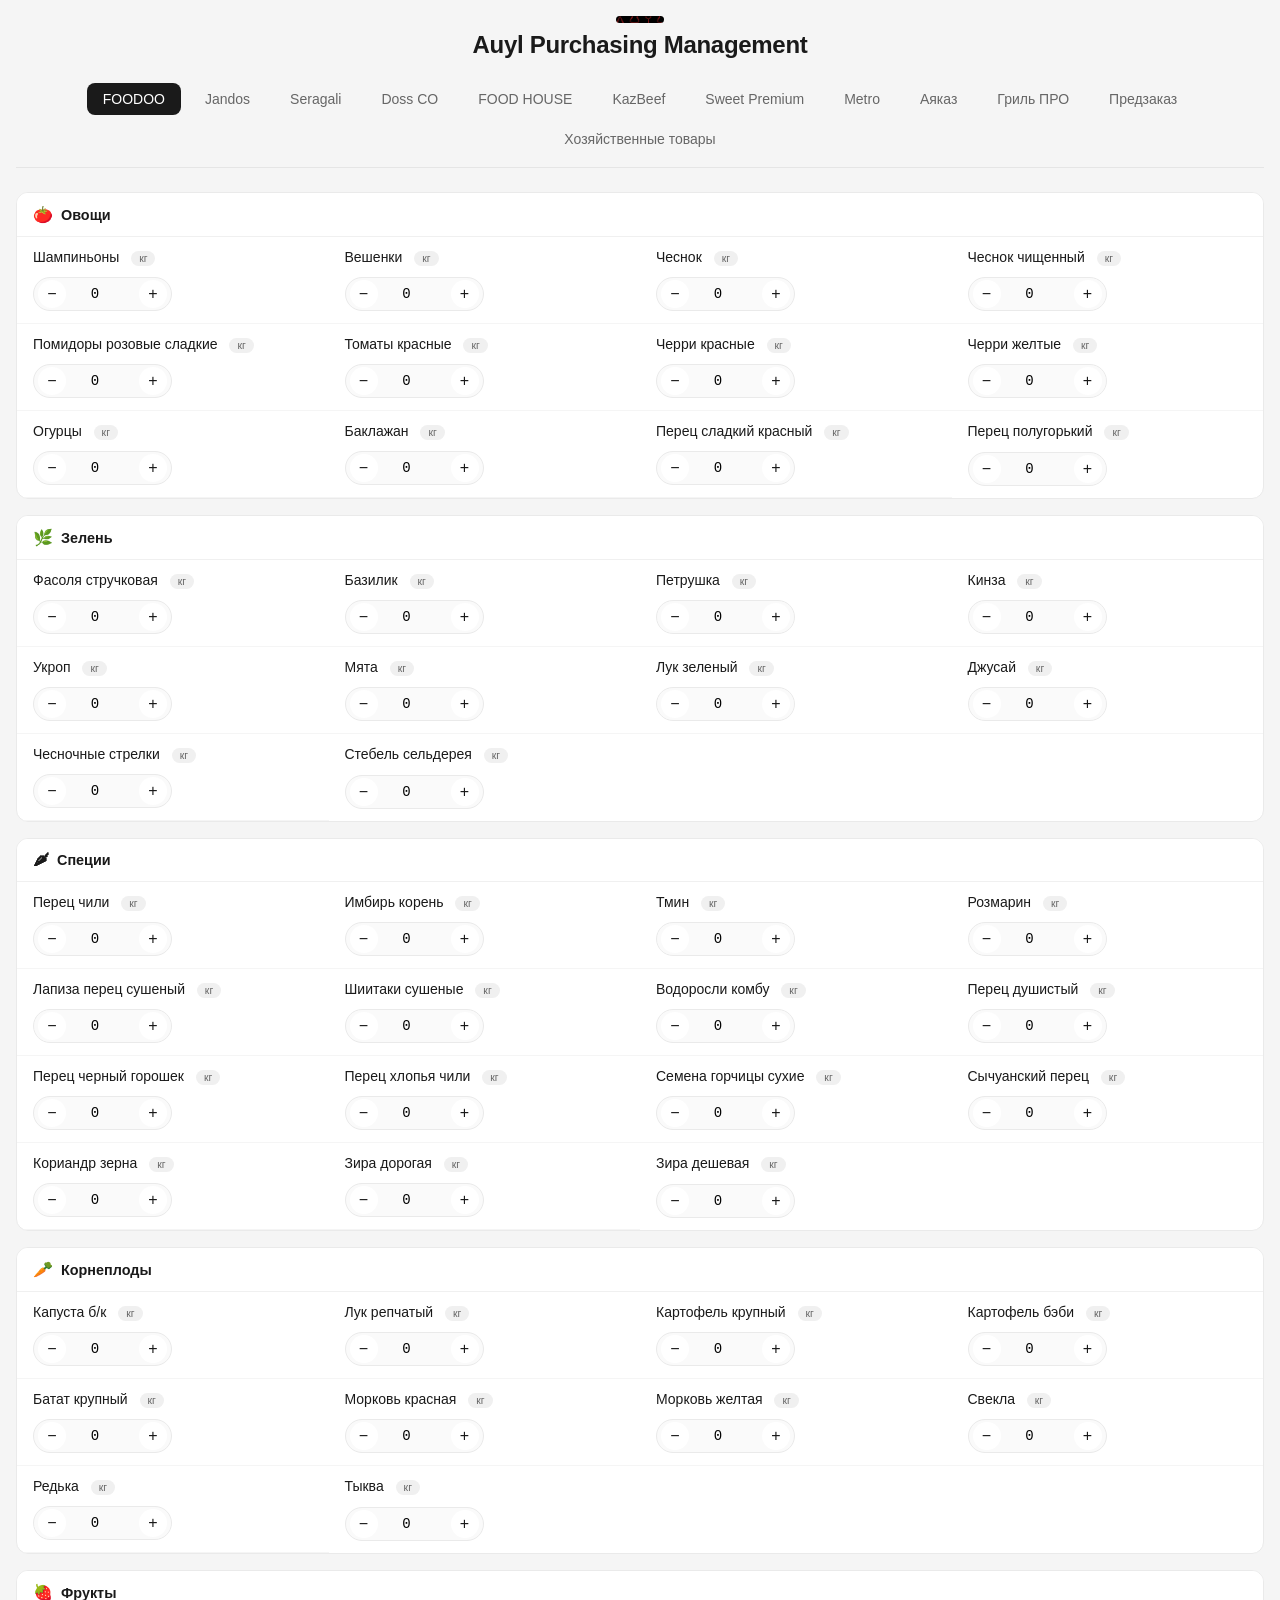
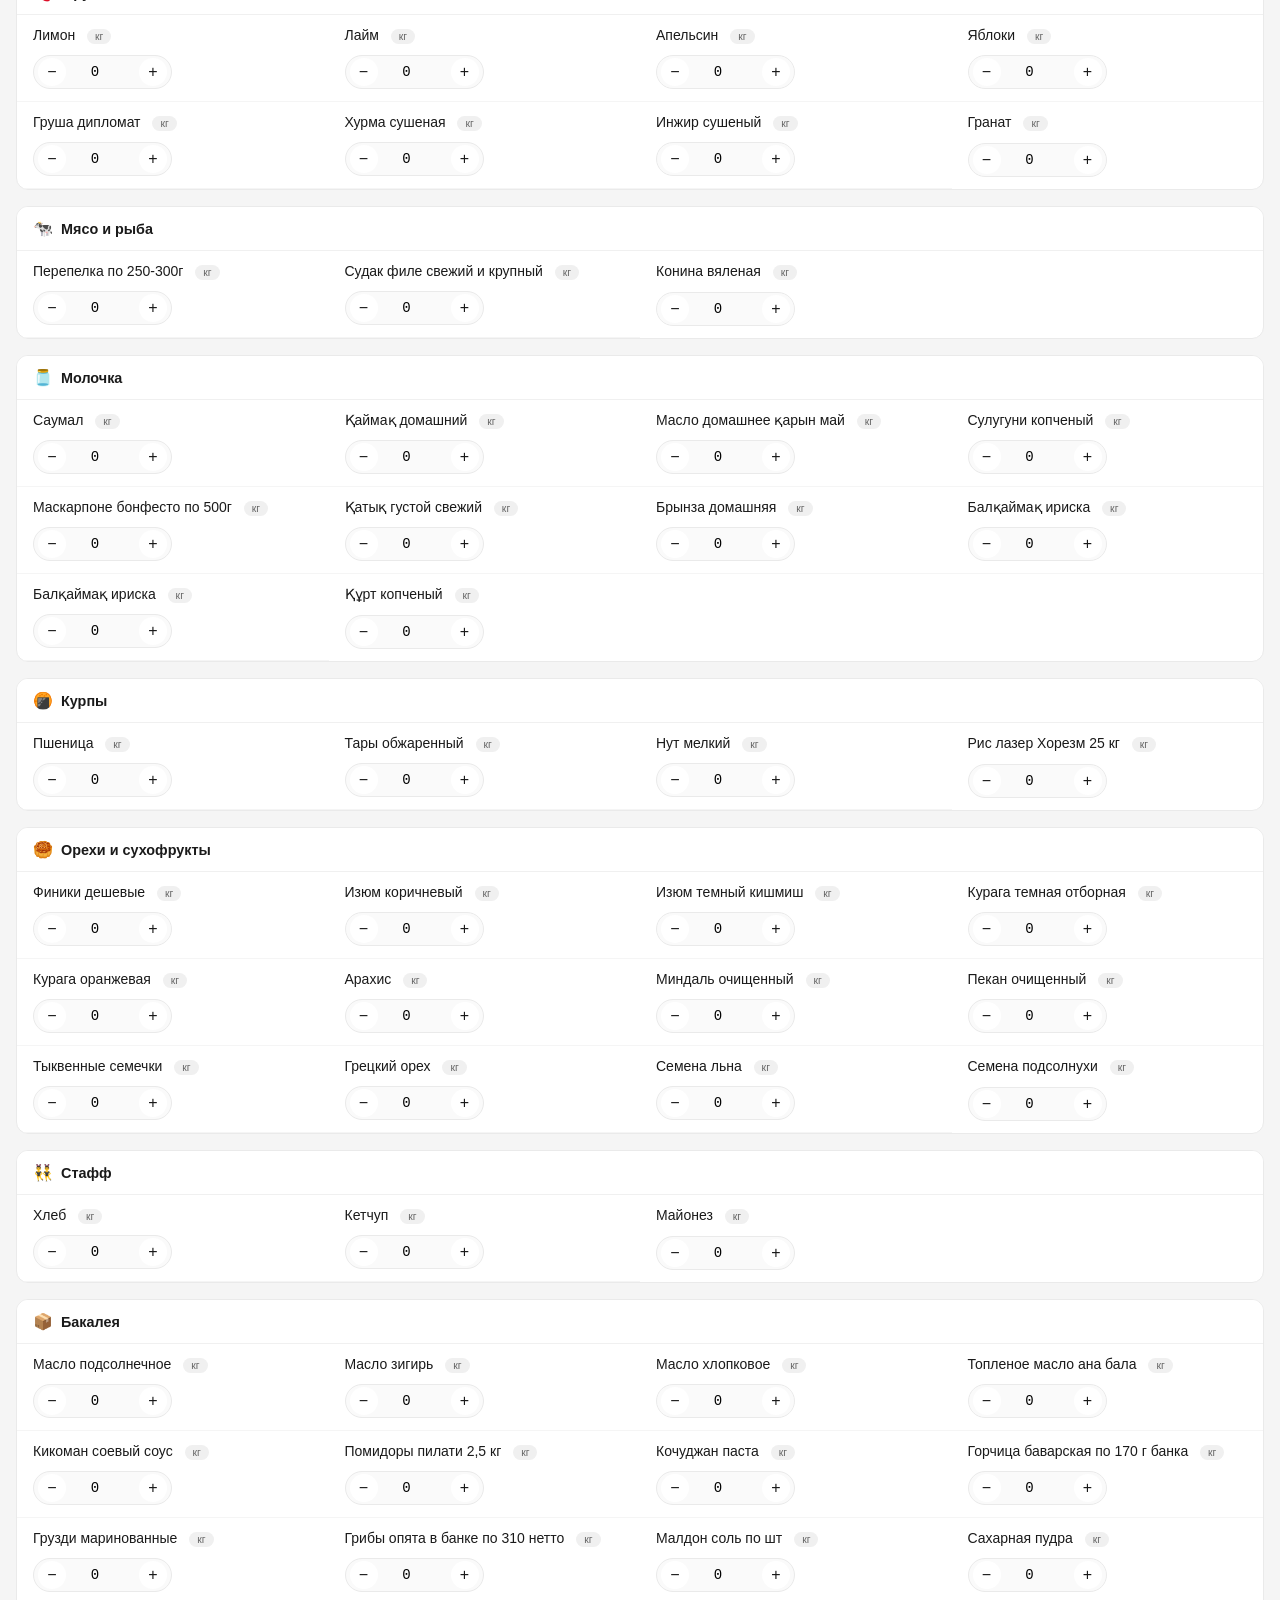
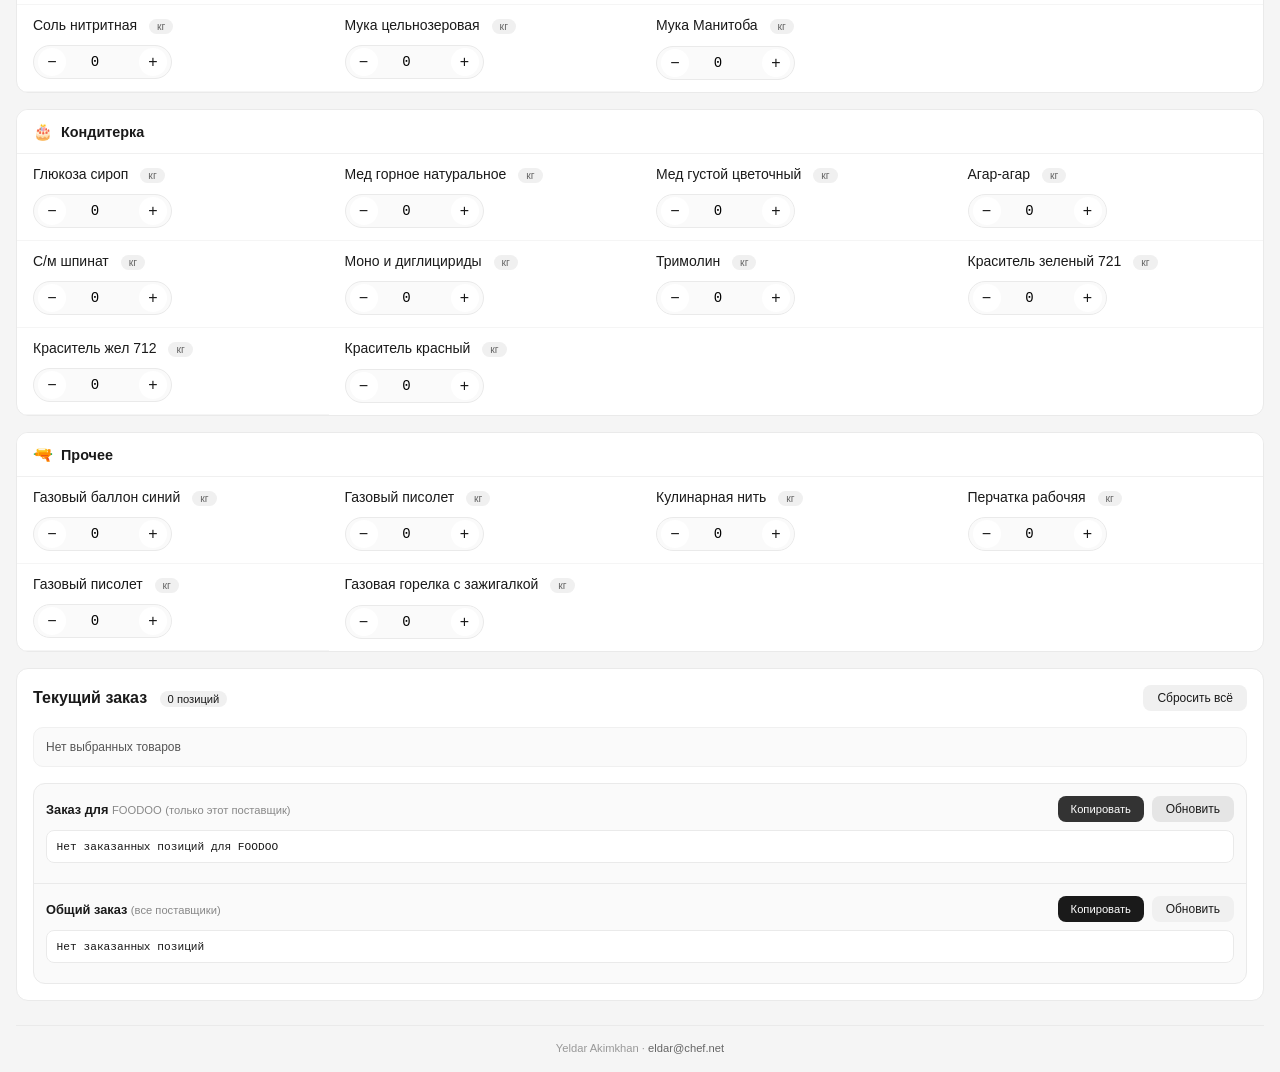
==== index.html @ 344be591 "Update index.html" ====
<!DOCTYPE html>
<html lang="ru">
<head>
    <meta charset="UTF-8">
    <meta name="viewport" content="width=device-width, initial-scale=1.0, user-scalable=yes">
    <title>Auyl Purchasing Management</title>
    <style>
        * {
            margin: 0;
            padding: 0;
            box-sizing: border-box;
        }

        body {
            background: #f5f5f5;
            font-family: -apple-system, BlinkMacSystemFont, 'Segoe UI', Roboto, Helvetica, Arial, sans-serif;
            padding: 1rem;
            color: #1a1a1a;
        }

        .main-container {
            max-width: 1400px;
            margin: 0 auto;
        }

        /* header - centered */
        .brand {
            text-align: center;
            margin-bottom: 1.5rem;
            display: flex;
            flex-direction: column;
            align-items: center;
            gap: 0.5rem;
        }

        .logo-container {
            display: flex;
            justify-content: center;
        }

        .logo-img {
            max-width: 48px;
            height: auto;
            border-radius: 8px;
        }

        .brand h1 {
            font-size: 1.5rem;
            font-weight: 600;
            color: #1a1a1a;
            letter-spacing: -0.3px;
        }

        .supplier-tabs {
            display: flex;
            flex-wrap: wrap;
            gap: 0.5rem;
            margin-bottom: 1.5rem;
            border-bottom: 1px solid #e5e5e5;
            padding-bottom: 0.75rem;
            justify-content: center;
        }

        .tab-btn {
            background: none;
            border: none;
            padding: 0.5rem 1rem;
            border-radius: 8px;
            font-weight: 500;
            font-size: 0.875rem;
            cursor: pointer;
            transition: 0.15s;
            color: #666;
        }

        .tab-btn:hover {
            background: #f0f0f0;
            color: #1a1a1a;
        }

        .tab-btn.active {
            background: #1a1a1a;
            color: white;
        }

        .category-section {
            background: white;
            border-radius: 12px;
            margin-bottom: 1rem;
            overflow: hidden;
            border: 1px solid #eaeaea;
        }

        .category-header {
            background: white;
            color: #1a1a1a;
            padding: 0.75rem 1rem;
            font-size: 0.9rem;
            font-weight: 600;
            display: flex;
            align-items: center;
            gap: 0.5rem;
            border-bottom: 1px solid #f0f0f0;
        }

        .category-header span:first-child {
            font-size: 1rem;
        }

        .items-grid {
            display: grid;
            grid-template-columns: repeat(auto-fill, minmax(280px, 1fr));
            gap: 0;
            padding: 0;
        }

        .item-row {
            display: flex;
            justify-content: space-between;
            align-items: center;
            flex-wrap: wrap;
            gap: 0.75rem;
            padding: 0.75rem 1rem;
            border-bottom: 1px solid #f5f5f5;
        }

        .item-row:last-child {
            border-bottom: none;
        }

        .item-name {
            font-weight: 400;
            font-size: 0.875rem;
            color: #1a1a1a;
            flex: 2;
            min-width: 140px;
        }

        .item-unit {
            background: #f0f0f0;
            padding: 0.125rem 0.5rem;
            border-radius: 12px;
            font-size: 0.65rem;
            font-weight: 500;
            color: #666;
            margin-left: 0.5rem;
        }

        .item-control {
            display: flex;
            align-items: center;
            gap: 0.25rem;
            background: #fafafa;
            padding: 0.125rem 0.25rem;
            border-radius: 32px;
            border: 1px solid #eaeaea;
        }

        .control-btn {
            background: white;
            border: none;
            width: 28px;
            height: 28px;
            border-radius: 30px;
            font-size: 1rem;
            font-weight: 500;
            cursor: pointer;
            color: #1a1a1a;
            transition: 0.1s;
            display: inline-flex;
            align-items: center;
            justify-content: center;
        }

        .control-btn:hover {
            background: #eaeaea;
        }

        .control-btn:active {
            transform: scale(0.95);
        }

        .qty-input {
            width: 65px;
            text-align: center;
            font-size: 0.875rem;
            font-weight: 500;
            padding: 0.25rem 0;
            border: none;
            background: transparent;
            font-family: monospace;
        }

        .qty-input:focus {
            outline: none;
        }

        .order-panel {
            background: white;
            border-radius: 12px;
            padding: 1rem;
            margin-top: 1rem;
            border: 1px solid #eaeaea;
        }

        .panel-header {
            display: flex;
            flex-wrap: wrap;
            justify-content: space-between;
            align-items: center;
            gap: 0.75rem;
            margin-bottom: 1rem;
        }

        .panel-header h2 {
            font-size: 1rem;
            font-weight: 600;
            color: #1a1a1a;
        }

        .live-badge {
            background: #f0f0f0;
            font-size: 0.7rem;
            padding: 0.125rem 0.5rem;
            border-radius: 20px;
            font-weight: normal;
            margin-left: 0.5rem;
        }

        .action-group {
            display: flex;
            gap: 0.5rem;
        }

        .btn {
            border: none;
            padding: 0.375rem 0.875rem;
            border-radius: 8px;
            font-weight: 500;
            cursor: pointer;
            font-size: 0.75rem;
            transition: 0.1s;
        }

        .btn-secondary {
            background: #f0f0f0;
            color: #1a1a1a;
        }

        .btn-secondary:hover {
            background: #e5e5e5;
        }

        .order-summary-preview {
            background: #fafafa;
            border-radius: 10px;
            padding: 0.75rem;
            margin-bottom: 1rem;
            font-size: 0.75rem;
            max-height: 120px;
            overflow-y: auto;
            border: 1px solid #f0f0f0;
            color: #555;
        }

        .copy-section {
            background: #fafafa;
            border-radius: 12px;
            margin-top: 1rem;
            overflow: hidden;
            border: 1px solid #eaeaea;
        }

        .copy-block {
            padding: 0.75rem;
            border-bottom: 1px solid #eaeaea;
        }

        .copy-block:last-child {
            border-bottom: none;
        }

        .copy-header {
            display: flex;
            justify-content: space-between;
            align-items: center;
            flex-wrap: wrap;
            gap: 0.5rem;
            margin-bottom: 0.5rem;
        }

        .copy-header h3 {
            font-size: 0.8rem;
            font-weight: 600;
            color: #1a1a1a;
        }

        .copy-header h3 span {
            font-weight: normal;
            color: #888;
            font-size: 0.7rem;
        }

        .copy-field {
            background: white;
            border-radius: 8px;
            padding: 0.6rem;
            color: #1a1a1a;
            font-family: monospace;
            font-size: 0.7rem;
            white-space: pre-wrap;
            max-height: 140px;
            overflow-y: auto;
            margin-bottom: 0.5rem;
            border: 1px solid #eaeaea;
        }

        .copy-actions {
            display: flex;
            gap: 0.5rem;
            justify-content: flex-end;
        }

        .btn-copy {
            background: #1a1a1a;
            color: white;
            border: none;
            padding: 0.3rem 0.8rem;
            border-radius: 8px;
            font-weight: 500;
            cursor: pointer;
            font-size: 0.7rem;
        }

        .btn-copy-sm {
            background: #333;
        }

        .btn-copy:hover {
            background: #000;
        }

        footer {
            text-align: center;
            font-size: 0.7rem;
            color: #999;
            margin-top: 1.5rem;
            padding-top: 0.75rem;
            border-top: 1px solid #eaeaea;
        }

        .developer-credit {
            margin-top: 0.25rem;
        }

        .developer-credit a {
            color: #666;
            text-decoration: none;
        }

        .toast-msg {
            position: fixed;
            bottom: 20px;
            left: 50%;
            transform: translateX(-50%);
            background: #1a1a1a;
            color: white;
            padding: 0.5rem 1rem;
            border-radius: 40px;
            font-size: 0.75rem;
            z-index: 1000;
        }

        @media (max-width: 680px) {
            body { padding: 0.75rem; }
            .items-grid { grid-template-columns: 1fr; }
            .item-row { flex-direction: row; flex-wrap: wrap; }
        }
    </style>
</head>
<body>
<div class="main-container">
    <div class="brand">
        <div class="logo-container">
            <img src="logo.jpg" alt="Auyl Logo" class="logo-img" onerror="this.style.display='none'">
        </div>
        <h1>Auyl Purchasing Management</h1>
    </div>

    <div class="supplier-tabs" id="supplierTabs"></div>
    <div id="catalogsContainer"></div>

    <div class="order-panel">
        <div class="panel-header">
            <h2>Текущий заказ <span class="live-badge" id="itemCounterBadge">0 позиций</span></h2>
            <div class="action-group">
                <button class="btn btn-secondary" id="resetAllOrdersBtn">Сбросить всё</button>
            </div>
        </div>
        <div class="order-summary-preview" id="quickSummary">Нет выбранных товаров</div>

        <div class="copy-section">
            <div class="copy-block">
                <div class="copy-header">
                    <h3>Заказ для <span id="currentSupplierName">FOODOO</span> <span>(только этот поставщик)</span></h3>
                    <div class="copy-actions">
                        <button class="btn-copy btn-copy-sm" id="copyCurrentSupplierBtn">Копировать</button>
                        <button class="btn btn-secondary" id="refreshCurrentBtn" style="background:#e5e5e5;">Обновить</button>
                    </div>
                </div>
                <div class="copy-field" id="currentSupplierCopyField">// заказ для текущего поставщика</div>
            </div>
            <div class="copy-block">
                <div class="copy-header">
                    <h3>Общий заказ <span>(все поставщики)</span></h3>
                    <div class="copy-actions">
                        <button class="btn-copy" id="copyOverallBtn">Копировать</button>
                        <button class="btn btn-secondary" id="refreshOverallBtn">Обновить</button>
                    </div>
                </div>
                <div class="copy-field" id="overallCopyField">// общий заказ по всем поставщикам</div>
            </div>
        </div>
    </div>
    <footer>
        <div class="developer-credit">
            Yeldar Akimkhan · <a href="mailto:eldar@chef.net">eldar@chef.net</a>
        </div>
    </footer>
</div>

<script>
    // ============================================================
    // Auyl Purchasing Management — упрощенный формат заказа
    // Формат: Название поставщика, затем дата (завтрашняя), затем товары
    // ============================================================

    // функция для получения завтрашней даты в формате ДД.ММ.ГГГГ
    function getTomorrowDate() {
        const tomorrow = new Date();
        tomorrow.setDate(tomorrow.getDate() + 1);
        const day = String(tomorrow.getDate()).padStart(2, '0');
        const month = String(tomorrow.getMonth() + 1).padStart(2, '0');
        const year = tomorrow.getFullYear();
        return `${day}.${month}.${year}`;
    }

    const supplierCatalogs = {
        foodoo: { 
            name: "FOODOO", 
            categories: [
                { name: "Овощи", icon: "🍅", items: ["Шампиньоны","Вешенки","Чеснок","Чеснок чищенный","Помидоры розовые сладкие","Томаты красные","Черри красные","Черри желтые","Огурцы","Баклажан","Перец сладкий красный","Перец полугорький"].map(i=>({name:i,unit:"кг"})) },
                { name: "Зелень", icon: "🌿", items: ["Фасоля стручковая","Базилик","Петрушка","Кинза","Укроп","Мята","Лук зеленый","Джусай","Чесночные стрелки","Стебель сельдерея"].map(i=>({name:i,unit:"кг"})) },
                { name: "Специи", icon: "🌶", items: ["Перец чили","Имбирь корень","Тмин","Розмарин","Лапиза перец сушеный","Шиитаки сушеные","Водоросли комбу","Перец душистый","Перец черный горошек","Перец хлопья чили","Семена горчицы сухие","Сычуанский перец","Кориандр зерна","Зира дорогая","Зира дешевая"].map(i=>({name:i,unit:"кг"})) },
                { name: "Корнеплоды", icon: "🥕", items: ["Капуста б/к","Лук репчатый","Картофель крупный","Картофель бэби","Батат крупный","Морковь красная","Морковь желтая","Свекла","Редька","Тыква"].map(i=>({name:i,unit:"кг"})) },
                 { name: "Фрукты", icon: "🍓", items: ["Лимон","Лайм","Апельсин","Яблоки","Груша дипломат","Хурма сушеная","Инжир сушеный","Гранат"].map(i=>({name:i,unit:"кг"})) },
                 { name: "Мясо и рыба", icon: "🐄", items: ["Перепелка по 250-300г","Судак филе свежий и крупный","Конина вяленая"].map(i=>({name:i,unit:"кг"})) },
                 { name: "Молочка", icon: "🫙", items: ["Саумал","Қаймақ домашний","Масло домашнее қарын май","Сулугуни копченый","Маскарпоне бонфесто по 500г"," Қатық густой свежий","Брынза домашняя","Балқаймақ ириска","Балқаймақ ириска","Құрт копченый"].map(i=>({name:i,unit:"кг"})) },
                { name: "Курпы", icon: "🍘", items: ["Пшеница","Тары обжаренный","Нут мелкий","Рис лазер Хорезм 25 кг"].map(i=>({name:i,unit:"кг"})) },
                { name: "Орехи и сухофрукты", icon: "🥮", items: ["Финики дешевые","Изюм коричневый","Изюм темный кишмиш","Курага темная отборная","Курага оранжевая","Арахис","Миндаль очищенный","Пекан очищенный","Тыквенные семечки","Грецкий орех","Семена льна","Семена подсолнухи"].map(i=>({name:i,unit:"кг"})) },
                  { name: "Стафф", icon: "👯‍♂️", items: ["Хлеб","Кетчуп","Майонез"].map(i=>({name:i,unit:"кг"})) },
                  { name: "Бакалея", icon: "📦", items: ["Масло подсолнечное","Масло зигирь","Масло хлопковое","Топленое масло ана бала","Кикоман соевый соус","Помидоры пилати 2,5 кг","Кочуджан паста","Горчица баварская по 170 г банка","Грузди маринованные","Грибы опята в банке по 310 нетто","Малдон соль по шт","Сахарная пудра","Соль нитритная","Мука цельнозеровая","Мука Манитоба"].map(i=>({name:i,unit:"кг"})) },
                 { name: "Кондитерка", icon: "🎂", items: ["Глюкоза сироп","Мед горное натуральное","Мед густой цветочный","Агар-агар","С/м шпинат","Моно и диглицириды","Тримолин","Краситель зеленый 721","Краситель жел 712","Краситель красный"].map(i=>({name:i,unit:"кг"})) },
{ name: "Прочее", icon: "🔫", items: ["Газовый баллон синий","Газовый писолет","Кулинарная нить","Перчатка рабочяя","Газовый писолет","Газовая горелка с зажигалкой"].map(i=>({name:i,unit:"кг"})) },

            ] 
        },
        jandos: { 
            name: "Jandos", 
            categories: [
                { name: "Говядина", icon: "🥩", items: ["Мозговые кости","Вырезка говядина","Говядина кости Демик","Әсіп"].map(i=>({name:i,unit:"кг"})) },
                { name: "Конина", icon: "🐎", items: ["Конина суп набор","Казы классический","Жая конская"].map(i=>({name:i,unit:"кг"})) },
                { name: "Баранина", icon: "🐑", items: ["Шея ягненка","Баранина тушка"].map(i=>({name:i,unit:"кг"})) }
            ] 
        },
        seragali: { 
            name: "Seragali", 
            categories: [
                { name: "Баранина", icon: "🐑", items: ["Мякоть баранины","Баранина коробка обваленная","Суп набор баран","Шея ягненка","Голень ягненка 600-700гр"].map(i=>({name:i,unit:i.includes("Голень")?"шт":"кг"})) },
                { name: "Конина", icon: "🐎", items: ["Щеки коня","Жая конская","Суп набор конина","Жир конский","Конина кишки","Конина коробка обваленная","Ребра конины на кости","Казы классический"].map(i=>({name:i,unit:"кг"})) },
                { name: "Говядина", icon: "🥩", items: ["Говядина кости демик","Вырезка говядина","Мозговые кости пиленные"].map(i=>({name:i,unit:"кг"})) }
            ] 
        },
        dossco: { 
            name: "Doss CO", 
            categories: [
                { name: "Мясо", icon: "🥩", items: ["Мозговые кости","Голень ягненка","Коробка ягненка","Коробка конины"].map(i=>({name:i,unit:"кг"})) }
            ] 
        },
        foodhouse: { 
            name: "FOOD HOUSE", 
            categories: [
                { name: "Шоколад", icon: "🍫", items: ["Белый шоколад Callebaut №W2","Молочный шоколад Callebaut №823","Темный шоколад Callebaut №811","Какао масло Callebaut","Вафельная крошка Callebaut"].map(i=>({name:i,unit:"кг"})) },
                { name: "Соусы и ингредиенты", icon: "🥫", items: ["Шрирача","Желатин листовой","Сахар тростниковый","Моцарелла для пиццы 2.2","Уксус рисовый 20л","Соевый соус 20л","Миндальная мука","Ваниль стручки","Грибы белые С/М","Кунжут белый","Кунжут черный"].map(i=>({name:i,unit:i.includes("20л")?"л":"кг"})) }
            ] 
        },
        kazbeef: { 
            name: "KazBeef", 
            categories: [
                { name: "Говядина", icon: "🥩", items: ["Стейк мясника","Мозговые кости"].map(i=>({name:i,unit:"кг"})) }
            ] 
        },
        sweetpremium: { 
            name: "Sweet Premium", 
            categories: [
                { name: "Молочные продукты", icon: "🧈", items: ["Сливочное масло 82%"].map(i=>({name:i,unit:"кг"})) }
            ] 
        },
        metro: { 
            name: "Metro", 
            categories: [
                { name: "Минус (заморозка)", icon: "❄️", items: ["Шея говяжья kazbeef","Ребра говяжьи kazbeef","Спиной отруб kazbeef","Цыпленок Алель тушка","Шпинат C/M","Черная смородина С/М","Черника С/М"].map(i=>({name:i,unit:"кг"})) },
                { name: "Сухой склад", icon: "📦", items: ["Мука ДаниНан 10 кг","Масло оливковое","Масло растительное","Соль морская мелкая","Аралтұз","Сахар песок 25кг","Сахарная Пудра","Сода пищевая","Крахмал кукурузный","Крахмал картофельный","Томат цинказ","Гранатовый сок","Кукуруза конс. Bonduelle","Уксус яблочный","Уксус 70%","Красный винный уксус","Дрожжи pakmaya","Халва"].map(i=>({name:i,unit:i.includes("сок")?"л":"кг"})) },
                { name: "Staff (кухня)", icon: "👨‍🍳", items: ["Рис баракат","Лапша яичная Мия","Макароны витки","Гречка"].map(i=>({name:i,unit:"кг"})) },
                { name: "Плюс (молочка/фрукты)", icon: "➕", items: ["Яйцо","Йогурт греческий","Фета белая","Сметана 20%","Сметана 25%","Сливки 33%","Молоко Laсtel","Креметта","Яблоки грин смит","Апельсин","Сливки масло President","Кефир"].map(i=>({name:i,unit:i==="Яйцо"?"шт":"кг"})) }
            ] 
        },
        ayakaz: { 
            name: "Аяказ", 
            categories: [
                { name: "Зелень", icon: "🌿", items: ["Мини шпинат","Салат Ромейн","Батат"].map(i=>({name:i,unit:"кг"})) }
            ] 
        },
        grillpro: { 
            name: "Гриль ПРО", 
            categories: [
                { name: "Угли", icon: "🔥", items: ["Угли камадо (1 коробка)"].map(i=>({name:i,unit:"коробка"})) }
            ] 
        },
        preorder: { 
            name: "Предзаказ", 
            categories: [
                { name: "Мясо и рыба", icon: "🐔", items: ["Цыпленок 1,1-1,2кг","Форель радужная 300-350гр"].map(i=>({name:i,unit:i.includes("Цыпленок")?"кг":"шт"})) }
            ] 
        },
        hozyain: { 
            name: "Хозяйственные товары", 
            categories: [
                { name: "Расходные материалы", icon: "🧹", items: ["Шапки одноразовые","Стрейч","Бумага для выпечки","Алюминиевая фольга","Банки 0,5","Банки 1 л","Контейнеры 0,250","Кондитерские мешки","Антисептик 5л","Микрофибра","Вакуумный пакет 250х350","Вакуумный пакет 100х250","Вакуумный пакет 160х250","Вакуумный пакет 300х400","Боксы 0,5л","Боксы 1л","Боксы 0,250мл","Стикер ценник","Вафельное полотно"].map(i=>({name:i,unit:i.includes("Антисептик")?"л":"шт"})) }
            ] 
        }
    };

    let orderMap = new Map();
    function getKey(supId, catIdx, itemIdx) { return `${supId}|${catIdx}|${itemIdx}`; }

    for (let [supId, sup] of Object.entries(supplierCatalogs)) {
        sup.categories.forEach((cat, ci) => cat.items.forEach((_, ii) => orderMap.set(getKey(supId, ci, ii), 0)));
    }

    let currentSupplier = "foodoo";
    const container = document.getElementById("catalogsContainer");
    const tabsContainer = document.getElementById("supplierTabs");

    function escapeHtml(str) {
        if (!str) return "";
        return str.replace(/[&<>]/g, m => ({'&':'&amp;','<':'&lt;','>':'&gt;'})[m]);
    }

    function renderTabs() {
        tabsContainer.innerHTML = "";
        for (let [id, sup] of Object.entries(supplierCatalogs)) {
            const btn = document.createElement("button");
            btn.className = `tab-btn ${currentSupplier === id ? "active" : ""}`;
            btn.textContent = sup.name;
            btn.dataset.supplier = id;
            btn.onclick = () => {
                currentSupplier = id;
                document.querySelectorAll(".tab-btn").forEach(b => b.classList.remove("active"));
                btn.classList.add("active");
                document.getElementById("currentSupplierName").textContent = sup.name;
                renderCurrentSupplier();
            };
            tabsContainer.appendChild(btn);
        }
    }

    // НОВЫЙ ФОРМАТ ЗАКАЗА ДЛЯ ОДНОГО ПОСТАВЩИКА
    function generateSupplierOrderText(supplierId) {
        const sup = supplierCatalogs[supplierId];
        if (!sup) return "Поставщик не найден";
        
        const tomorrowDate = getTomorrowDate();
        let lines = [`${sup.name}`, `${tomorrowDate}`, `───────────────────────────────────`];
        let hasAny = false, totalItems = 0;
        
        sup.categories.forEach((cat, ci) => {
            cat.items.forEach((item, ii) => {
                const key = getKey(supplierId, ci, ii);
                const qty = orderMap.get(key) || 0;
                if (qty > 0) {
                    hasAny = true;
                    totalItems++;
                    lines.push(`   • ${item.name} — ${qty} ${item.unit}`);
                }
            });
        });
        
        if (!hasAny) return `Нет заказанных позиций для ${sup.name}`;
        
        lines.push(`───────────────────────────────────`);
        lines.push(`✅ Позиций: ${totalItems}`);
        return lines.join("\n");
    }

    // НОВЫЙ ФОРМАТ ОБЩЕГО ЗАКАЗА
    function generateOverallOrderText() {
        const tomorrowDate = getTomorrowDate();
        let lines = [`ОБЩИЙ ЗАКАЗ`, `${tomorrowDate}`, `───────────────────────────────────`];
        let hasAny = false, totalPositions = 0;
        
        for (let [supId, sup] of Object.entries(supplierCatalogs)) {
            let supLines = [];
            sup.categories.forEach((cat, ci) => {
                cat.items.forEach((item, ii) => {
                    const qty = orderMap.get(getKey(supId, ci, ii)) || 0;
                    if (qty > 0) {
                        hasAny = true;
                        totalPositions++;
                        supLines.push(`   • ${item.name} — ${qty} ${item.unit}`);
                    }
                });
            });
            if (supLines.length > 0) {
                lines.push(`\n📦 ${sup.name}`);
                lines.push(...supLines);
            }
        }
        
        if (!hasAny) return "Нет заказанных позиций";
        
        lines.push(`\n───────────────────────────────────`);
        lines.push(`✅ Всего позиций: ${totalPositions}`);
        return lines.join("\n");
    }

    function renderCurrentSupplier() {
        const sup = supplierCatalogs[currentSupplier];
        if (!sup) return;
        container.innerHTML = "";
        sup.categories.forEach((cat, catIdx) => {
            const section = document.createElement("div");
            section.className = "category-section";
            section.innerHTML = `<div class="category-header"><span>${cat.icon}</span> ${cat.name}</div><div class="items-grid"></div>`;
            const grid = section.querySelector(".items-grid");
            cat.items.forEach((item, itemIdx) => {
                const key = getKey(currentSupplier, catIdx, itemIdx);
                const qty = orderMap.get(key) || 0;
                const row = document.createElement("div");
                row.className = "item-row";
                
                const nameDiv = document.createElement("div");
                nameDiv.className = "item-name";
                nameDiv.innerHTML = `${escapeHtml(item.name)} <span class="item-unit">${escapeHtml(item.unit)}</span>`;
                
                const controlDiv = document.createElement("div");
                controlDiv.className = "item-control";
                
                const minusBtn = document.createElement("button");
                minusBtn.textContent = "−";
                minusBtn.className = "control-btn";
                minusBtn.type = "button";
                
                const input = document.createElement("input");
                input.type = "number";
                input.step = "0.1";
                input.value = qty;
                input.min = "0";
                input.className = "qty-input";
                
                const plusBtn = document.createElement("button");
                plusBtn.textContent = "+";
                plusBtn.className = "control-btn";
                plusBtn.type = "button";
                
                function setValue(val) {
                    let num = parseFloat(val);
                    if (isNaN(num) || num < 0) num = 0;
                    num = Math.round(num * 100) / 100;
                    input.value = num;
                    orderMap.set(key, num);
                    updateAllFields();
                }
                
                minusBtn.onclick = () => {
                    let current = parseFloat(input.value);
                    if (isNaN(current)) current = 0;
                    setValue(current - 1);
                };
                
                plusBtn.onclick = () => {
                    let current = parseFloat(input.value);
                    if (isNaN(current)) current = 0;
                    setValue(current + 1);
                };
                
                input.oninput = (e) => {
                    let val = parseFloat(e.target.value);
                    if (isNaN(val)) val = 0;
                    if (val < 0) val = 0;
                    val = Math.round(val * 100) / 100;
                    orderMap.set(key, val);
                    updateAllFields();
                    if (input.value != val) input.value = val;
                };
                
                controlDiv.appendChild(minusBtn);
                controlDiv.appendChild(input);
                controlDiv.appendChild(plusBtn);
                
                row.appendChild(nameDiv);
                row.appendChild(controlDiv);
                grid.appendChild(row);
            });
            container.appendChild(section);
        });
        updateAllFields();
    }

    function updateCurrentSupplierCopy() {
        const text = generateSupplierOrderText(currentSupplier);
        document.getElementById("currentSupplierCopyField").innerText = text;
    }

    function updateOverallCopy() {
        const text = generateOverallOrderText();
        document.getElementById("overallCopyField").innerText = text;
    }

    function updateQuickSummary() {
        let totalItems = 0;
        let html = ``;
        let hasOrders = false;
        
        for (let [supId, sup] of Object.entries(supplierCatalogs)) {
            let itemsList = [];
            sup.categories.forEach((cat, ci) => {
                cat.items.forEach((item, ii) => {
                    const qty = orderMap.get(getKey(supId, ci, ii)) || 0;
                    if (qty > 0) {
                        totalItems++;
                        hasOrders = true;
                        itemsList.push(`${escapeHtml(item.name)} ${qty}${item.unit}`);
                    }
                });
            });
            if (itemsList.length) {
                html += `<div><b>${escapeHtml(sup.name)}</b>: ${itemsList.join(", ")}</div>`;
            }
        }
        
        document.getElementById("quickSummary").innerHTML = hasOrders ? html : "Нет выбранных товаров";
        document.getElementById("itemCounterBadge").innerText = `${totalItems} позиций`;
    }

    function updateAllFields() {
        updateQuickSummary();
        updateCurrentSupplierCopy();
        updateOverallCopy();
    }

    function resetAllOrders() {
        for (let key of orderMap.keys()) orderMap.set(key, 0);
        renderCurrentSupplier();
        updateAllFields();
        showToast("Весь заказ очищен");
    }

    async function copyToClipboard(text, successMsg) {
        if (!text || text.includes("Нет заказанных")) {
            showToast("Нет товаров для копирования");
            return;
        }
        try {
            await navigator.clipboard.writeText(text);
            showToast(successMsg);
        } catch(err) {
            const ta = document.createElement("textarea");
            ta.value = text;
            document.body.appendChild(ta);
            ta.select();
            document.execCommand("copy");
            document.body.removeChild(ta);
            showToast(successMsg);
        }
    }

    function copyCurrentSupplier() {
        const text = document.getElementById("currentSupplierCopyField").innerText;
        copyToClipboard(text, "Заказ поставщика скопирован");
    }

    function copyOverall() {
        const text = document.getElementById("overallCopyField").innerText;
        copyToClipboard(text, "Общий заказ скопирован");
    }

    function refreshCurrent() {
        updateCurrentSupplierCopy();
        showToast("Поле текущего поставщика обновлено");
    }

    function refreshOverall() {
        updateOverallCopy();
        showToast("Общее поле обновлено");
    }

    let toastTimeout = null;
    function showToast(msg) {
        const existing = document.querySelector(".toast-msg");
        if (existing) existing.remove();
        const toast = document.createElement("div");
        toast.className = "toast-msg";
        toast.innerText = msg;
        document.body.appendChild(toast);
        if (toastTimeout) clearTimeout(toastTimeout);
        toastTimeout = setTimeout(() => toast.remove(), 2000);
    }

    document.getElementById("resetAllOrdersBtn").onclick = resetAllOrders;
    document.getElementById("copyCurrentSupplierBtn").onclick = copyCurrentSupplier;
    document.getElementById("copyOverallBtn").onclick = copyOverall;
    document.getElementById("refreshCurrentBtn").onclick = refreshCurrent;
    document.getElementById("refreshOverallBtn").onclick = refreshOverall;
    
    document.getElementById("currentSupplierName").textContent = supplierCatalogs[currentSupplier].name;
    renderTabs();
    renderCurrentSupplier();
</script>
</body>
</html>
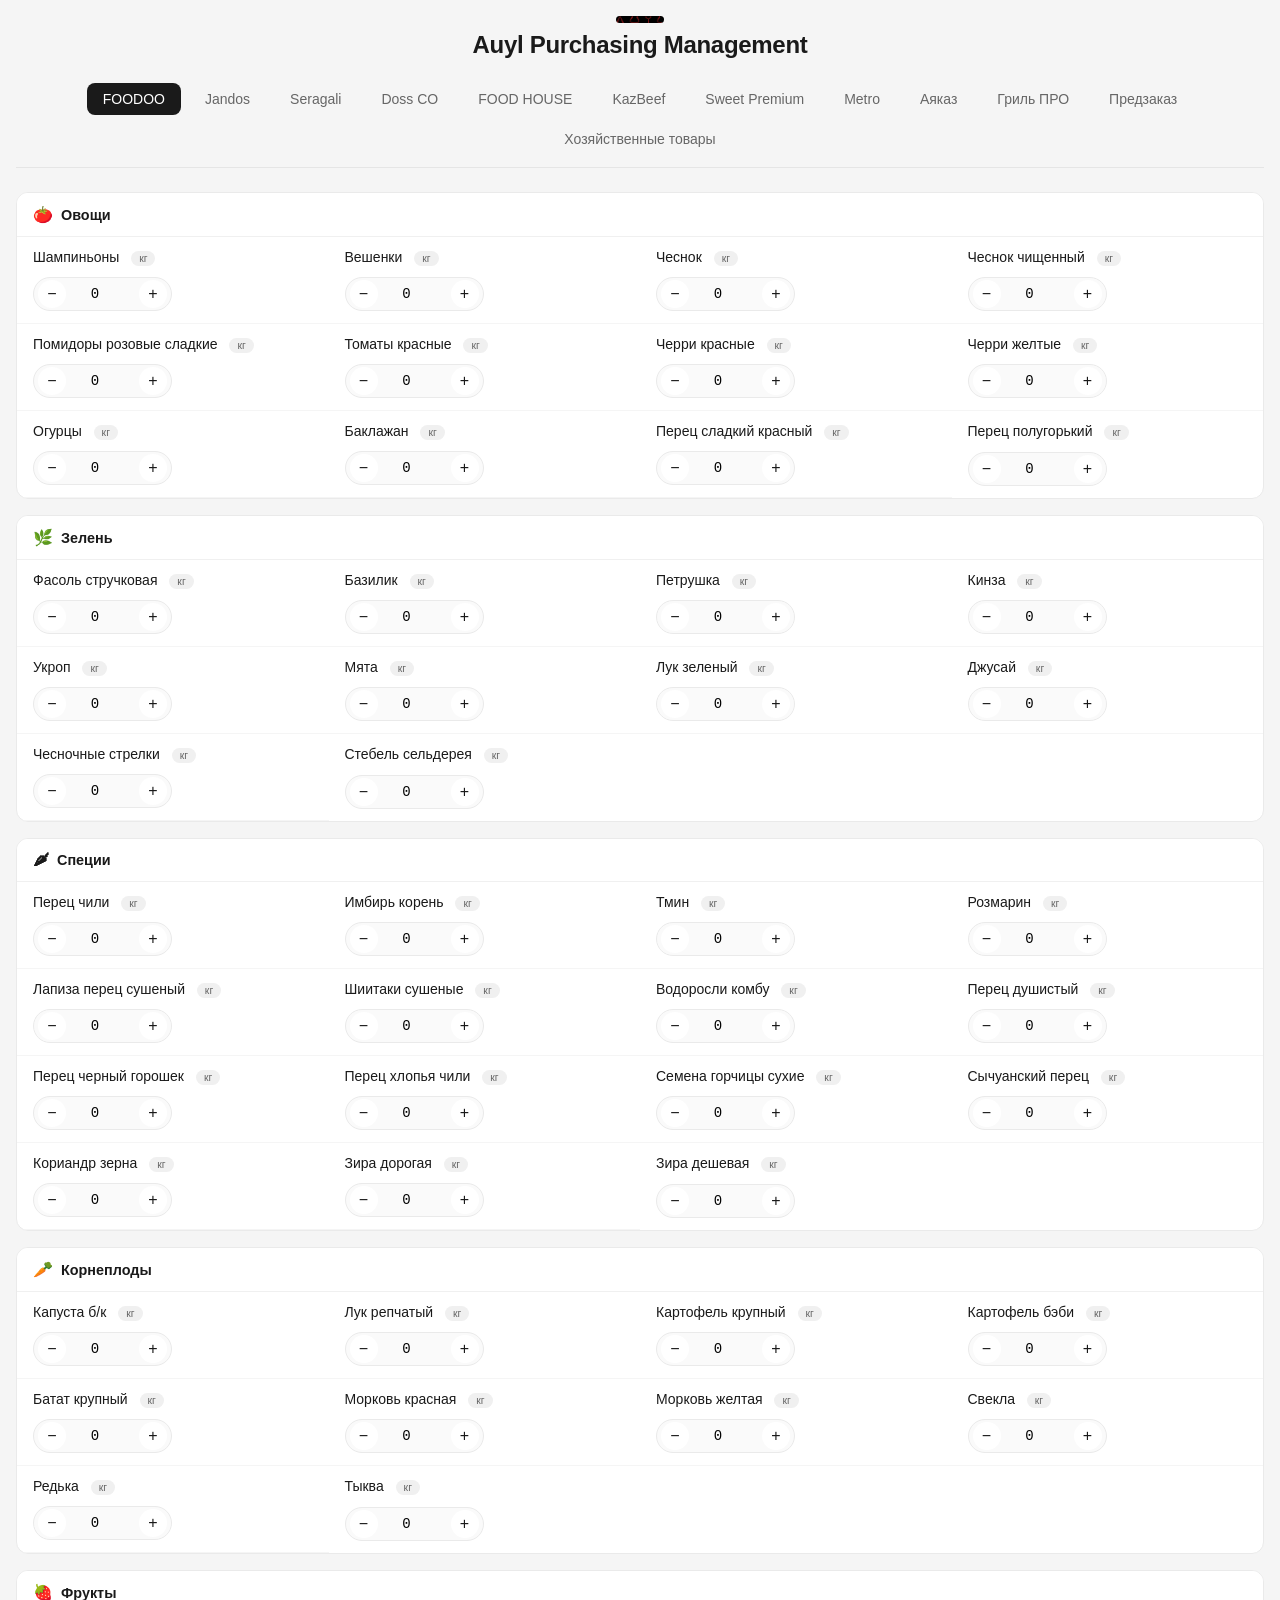
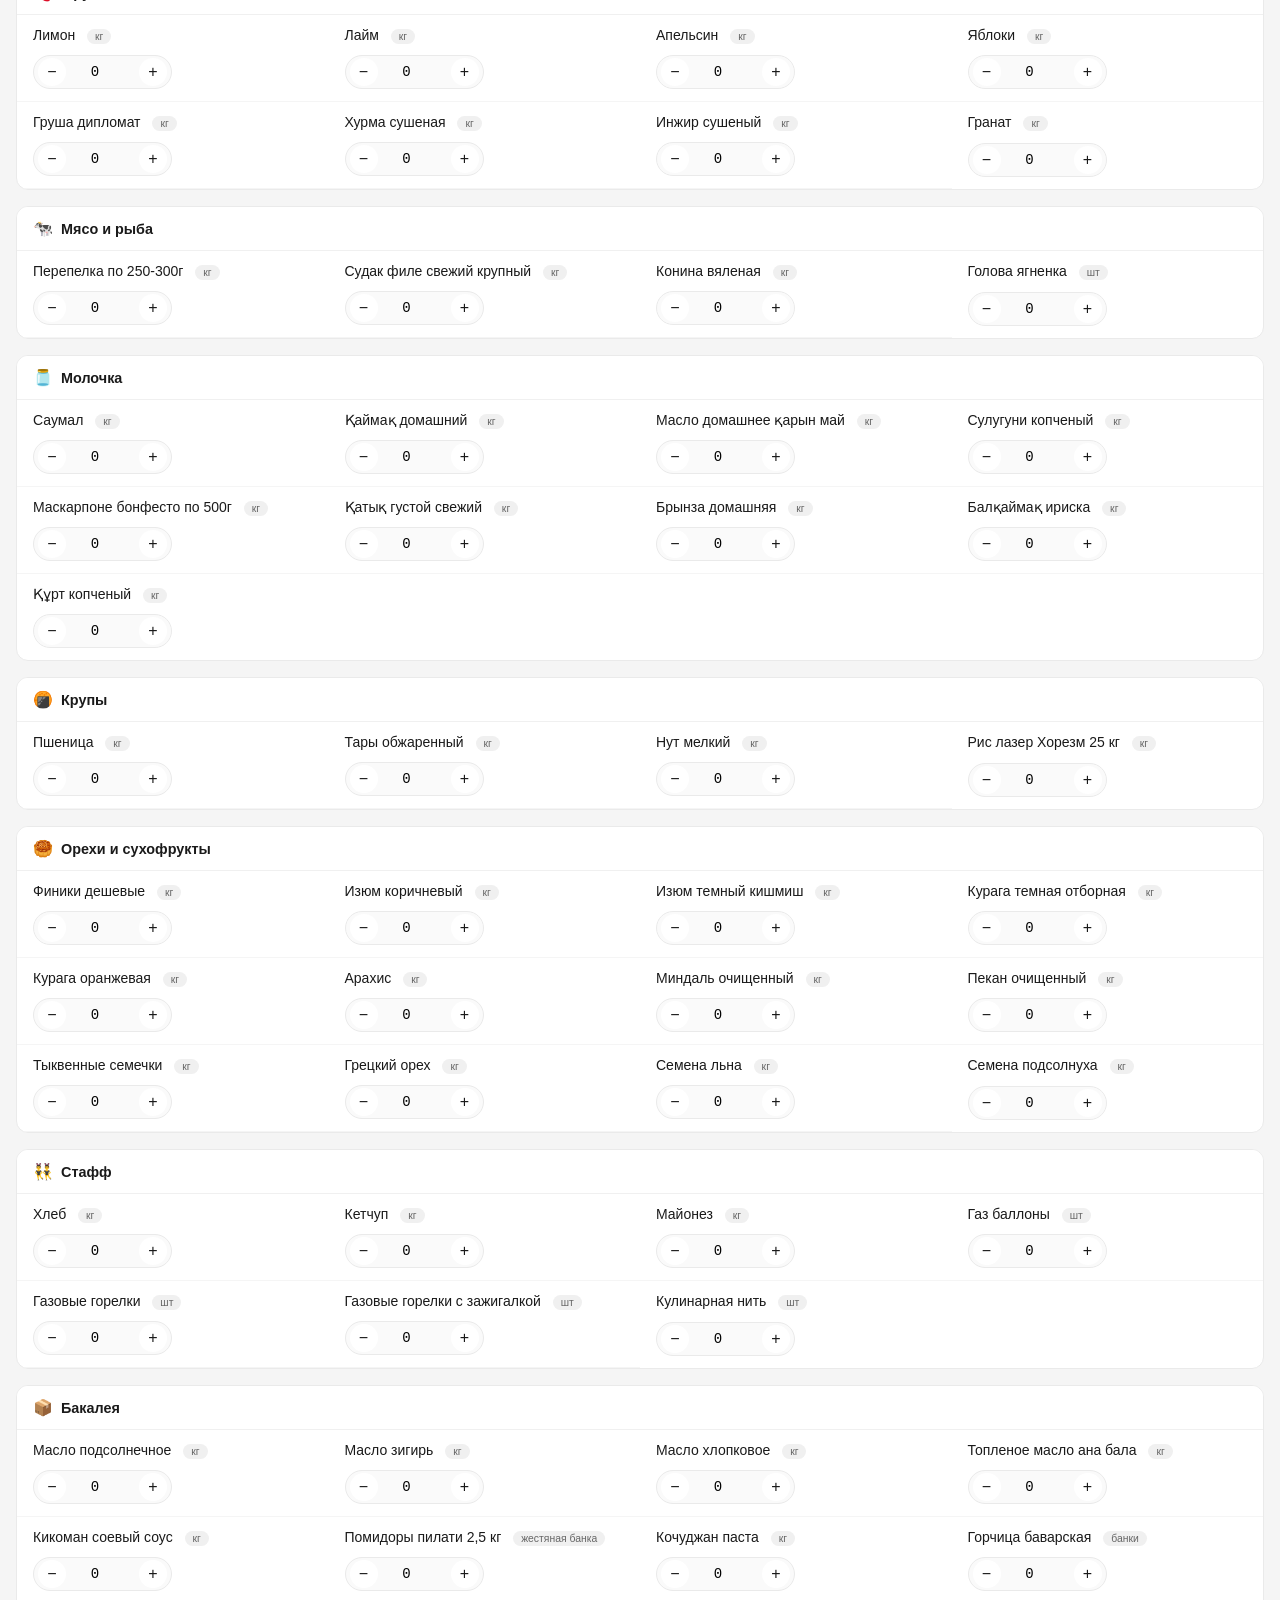
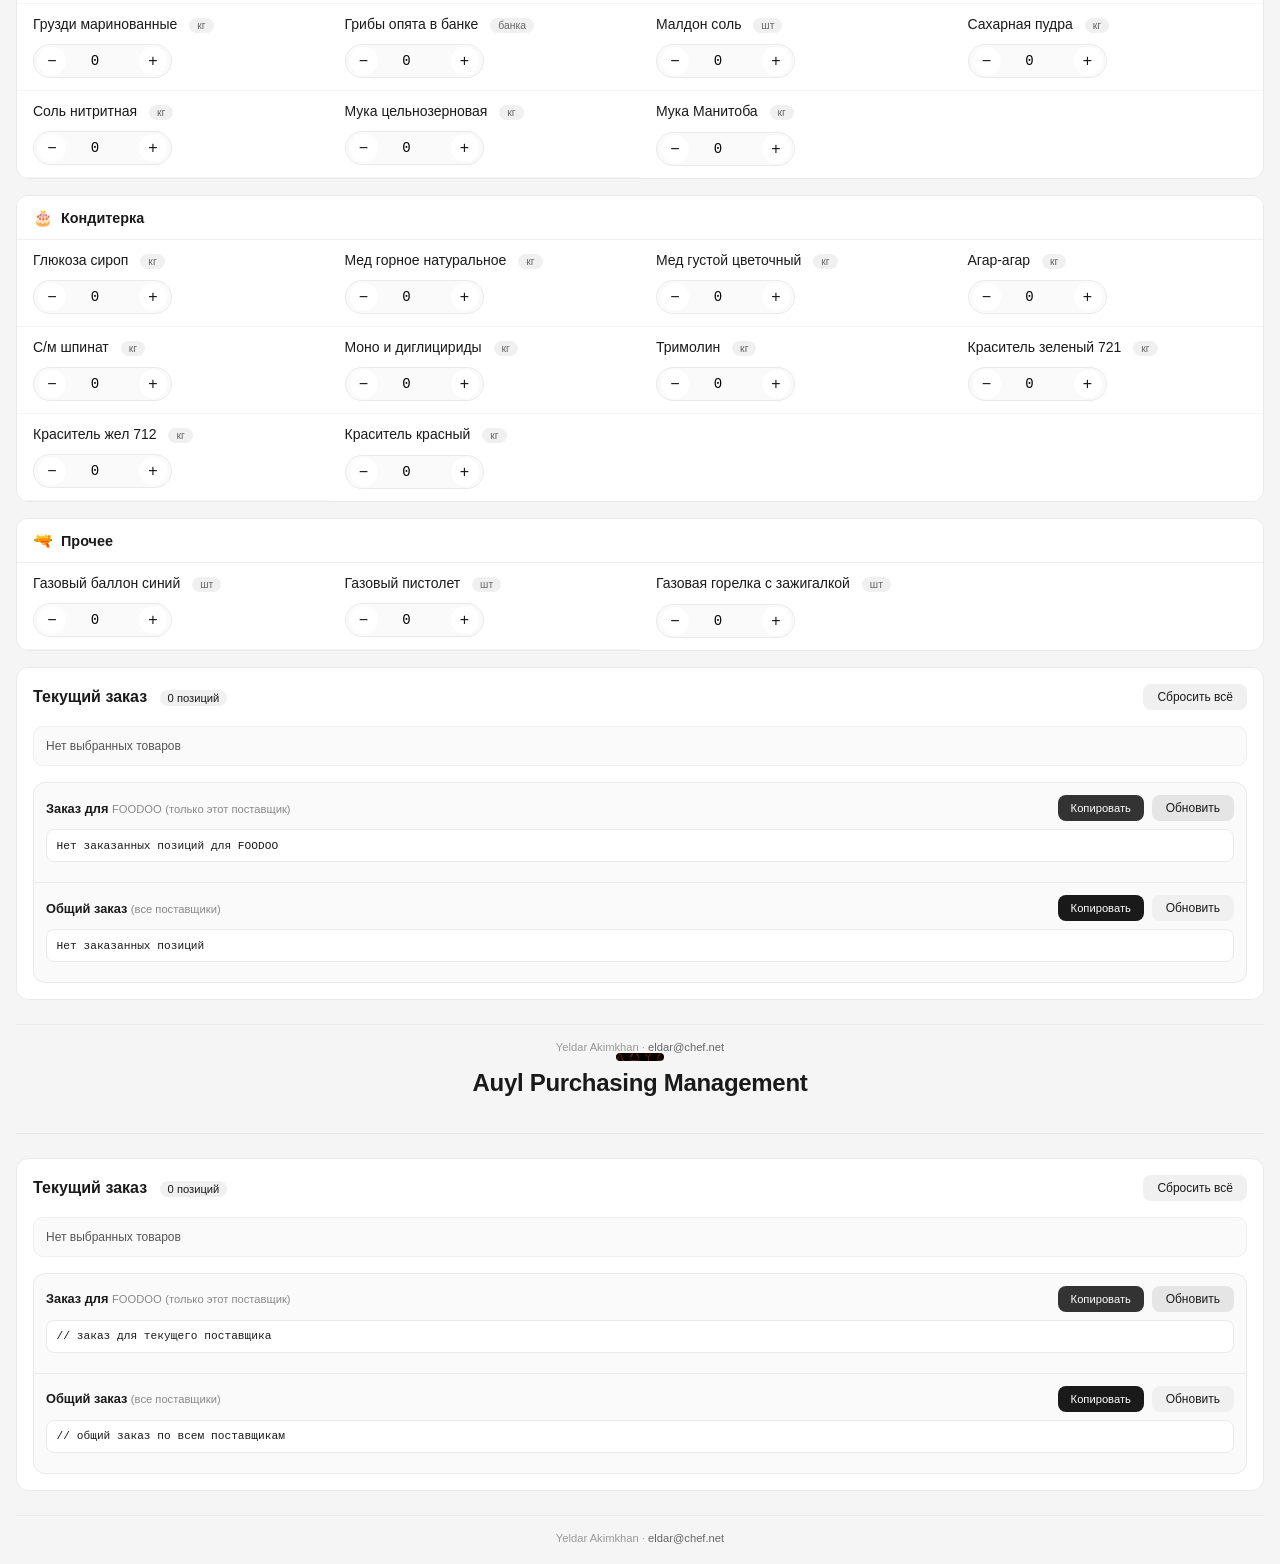
==== commit eb97952f: "Update index.html" ====
--- a/index.html
+++ b/index.html
@@ -23,7 +23,6 @@
             margin: 0 auto;
         }
 
-        /* header - centered */
         .brand {
             text-align: center;
             margin-bottom: 1.5rem;
@@ -431,11 +430,9 @@
 
 <script>
     // ============================================================
-    // Auyl Purchasing Management — упрощенный формат заказа
-    // Формат: Название поставщика, затем дата (завтрашняя), затем товары
+    // Auyl Purchasing Management — обновленные единицы измерения
     // ============================================================
 
-    // функция для получения завтрашней даты в формате ДД.ММ.ГГГГ
     function getTomorrowDate() {
         const tomorrow = new Date();
         tomorrow.setDate(tomorrow.getDate() + 1);
@@ -450,19 +447,18 @@
             name: "FOODOO", 
             categories: [
                 { name: "Овощи", icon: "🍅", items: ["Шампиньоны","Вешенки","Чеснок","Чеснок чищенный","Помидоры розовые сладкие","Томаты красные","Черри красные","Черри желтые","Огурцы","Баклажан","Перец сладкий красный","Перец полугорький"].map(i=>({name:i,unit:"кг"})) },
-                { name: "Зелень", icon: "🌿", items: ["Фасоля стручковая","Базилик","Петрушка","Кинза","Укроп","Мята","Лук зеленый","Джусай","Чесночные стрелки","Стебель сельдерея"].map(i=>({name:i,unit:"кг"})) },
+                { name: "Зелень", icon: "🌿", items: ["Фасоль стручковая","Базилик","Петрушка","Кинза","Укроп","Мята","Лук зеленый","Джусай","Чесночные стрелки","Стебель сельдерея"].map(i=>({name:i,unit:"кг"})) },
                 { name: "Специи", icon: "🌶", items: ["Перец чили","Имбирь корень","Тмин","Розмарин","Лапиза перец сушеный","Шиитаки сушеные","Водоросли комбу","Перец душистый","Перец черный горошек","Перец хлопья чили","Семена горчицы сухие","Сычуанский перец","Кориандр зерна","Зира дорогая","Зира дешевая"].map(i=>({name:i,unit:"кг"})) },
                 { name: "Корнеплоды", icon: "🥕", items: ["Капуста б/к","Лук репчатый","Картофель крупный","Картофель бэби","Батат крупный","Морковь красная","Морковь желтая","Свекла","Редька","Тыква"].map(i=>({name:i,unit:"кг"})) },
-                 { name: "Фрукты", icon: "🍓", items: ["Лимон","Лайм","Апельсин","Яблоки","Груша дипломат","Хурма сушеная","Инжир сушеный","Гранат"].map(i=>({name:i,unit:"кг"})) },
-                 { name: "Мясо и рыба", icon: "🐄", items: ["Перепелка по 250-300г","Судак филе свежий и крупный","Конина вяленая"].map(i=>({name:i,unit:"кг"})) },
-                 { name: "Молочка", icon: "🫙", items: ["Саумал","Қаймақ домашний","Масло домашнее қарын май","Сулугуни копченый","Маскарпоне бонфесто по 500г"," Қатық густой свежий","Брынза домашняя","Балқаймақ ириска","Балқаймақ ириска","Құрт копченый"].map(i=>({name:i,unit:"кг"})) },
-                { name: "Курпы", icon: "🍘", items: ["Пшеница","Тары обжаренный","Нут мелкий","Рис лазер Хорезм 25 кг"].map(i=>({name:i,unit:"кг"})) },
-                { name: "Орехи и сухофрукты", icon: "🥮", items: ["Финики дешевые","Изюм коричневый","Изюм темный кишмиш","Курага темная отборная","Курага оранжевая","Арахис","Миндаль очищенный","Пекан очищенный","Тыквенные семечки","Грецкий орех","Семена льна","Семена подсолнухи"].map(i=>({name:i,unit:"кг"})) },
-                  { name: "Стафф", icon: "👯‍♂️", items: ["Хлеб","Кетчуп","Майонез"].map(i=>({name:i,unit:"кг"})) },
-                  { name: "Бакалея", icon: "📦", items: ["Масло подсолнечное","Масло зигирь","Масло хлопковое","Топленое масло ана бала","Кикоман соевый соус","Помидоры пилати 2,5 кг","Кочуджан паста","Горчица баварская по 170 г банка","Грузди маринованные","Грибы опята в банке по 310 нетто","Малдон соль по шт","Сахарная пудра","Соль нитритная","Мука цельнозеровая","Мука Манитоба"].map(i=>({name:i,unit:"кг"})) },
-                 { name: "Кондитерка", icon: "🎂", items: ["Глюкоза сироп","Мед горное натуральное","Мед густой цветочный","Агар-агар","С/м шпинат","Моно и диглицириды","Тримолин","Краситель зеленый 721","Краситель жел 712","Краситель красный"].map(i=>({name:i,unit:"кг"})) },
-{ name: "Прочее", icon: "🔫", items: ["Газовый баллон синий","Газовый писолет","Кулинарная нить","Перчатка рабочяя","Газовый писолет","Газовая горелка с зажигалкой"].map(i=>({name:i,unit:"кг"})) },
-
+                { name: "Фрукты", icon: "🍓", items: ["Лимон","Лайм","Апельсин","Яблоки","Груша дипломат","Хурма сушеная","Инжир сушеный","Гранат"].map(i=>({name:i,unit:"кг"})) },
+                { name: "Мясо и рыба", icon: "🐄", items: ["Перепелка по 250-300г","Судак филе свежий крупный","Конина вяленая","Голова ягненка"].map(i=>({name:i,unit:i.includes("Голова")?"шт":"кг"})) },
+                { name: "Молочка", icon: "🫙", items: ["Саумал","Қаймақ домашний","Масло домашнее қарын май","Сулугуни копченый","Маскарпоне бонфесто по 500г","Қатық густой свежий","Брынза домашняя","Балқаймақ ириска","Құрт копченый"].map(i=>({name:i,unit:"кг"})) },
+                { name: "Крупы", icon: "🍘", items: ["Пшеница","Тары обжаренный","Нут мелкий","Рис лазер Хорезм 25 кг"].map(i=>({name:i,unit:"кг"})) },
+                { name: "Орехи и сухофрукты", icon: "🥮", items: ["Финики дешевые","Изюм коричневый","Изюм темный кишмиш","Курага темная отборная","Курага оранжевая","Арахис","Миндаль очищенный","Пекан очищенный","Тыквенные семечки","Грецкий орех","Семена льна","Семена подсолнуха"].map(i=>({name:i,unit:"кг"})) },
+                { name: "Стафф", icon: "👯‍♂️", items: ["Хлеб","Кетчуп","Майонез","Газ баллоны","Газовые горелки","Газовые горелки с зажигалкой","Кулинарная нить"].map(i=>({name:i,unit:i.includes("Газ")?"шт":i.includes("нить")?"шт":"кг"})) },
+                { name: "Бакалея", icon: "📦", items: ["Масло подсолнечное","Масло зигирь","Масло хлопковое","Топленое масло ана бала","Кикоман соевый соус","Помидоры пилати 2,5 кг","Кочуджан паста","Горчица баварская","Грузди маринованные","Грибы опята в банке","Малдон соль","Сахарная пудра","Соль нитритная","Мука цельнозерновая","Мука Манитоба"].map(i=>({name:i,unit:i.includes("пилати")?"жестяная банка":i.includes("Горчица")?"банки":i.includes("опята")?"банка":i.includes("Малдон")?"шт":"кг"})) },
+                { name: "Кондитерка", icon: "🎂", items: ["Глюкоза сироп","Мед горное натуральное","Мед густой цветочный","Агар-агар","С/м шпинат","Моно и диглицириды","Тримолин","Краситель зеленый 721","Краситель жел 712","Краситель красный"].map(i=>({name:i,unit:"кг"})) },
+                { name: "Прочее", icon: "🔫", items: ["Газовый баллон синий","Газовый пистолет","Газовая горелка с зажигалкой"].map(i=>({name:i,unit:"шт"})) },
             ] 
         },
         jandos: { 
@@ -470,13 +466,13 @@
             categories: [
                 { name: "Говядина", icon: "🥩", items: ["Мозговые кости","Вырезка говядина","Говядина кости Демик","Әсіп"].map(i=>({name:i,unit:"кг"})) },
                 { name: "Конина", icon: "🐎", items: ["Конина суп набор","Казы классический","Жая конская"].map(i=>({name:i,unit:"кг"})) },
-                { name: "Баранина", icon: "🐑", items: ["Шея ягненка","Баранина тушка"].map(i=>({name:i,unit:"кг"})) }
+                { name: "Баранина", icon: "🐑", items: ["Шея ягненка","Баранина тушка","Голова ягненка"].map(i=>({name:i,unit:i.includes("Голова")?"шт":"кг"})) }
             ] 
         },
         seragali: { 
             name: "Seragali", 
             categories: [
-                { name: "Баранина", icon: "🐑", items: ["Мякоть баранины","Баранина коробка обваленная","Суп набор баран","Шея ягненка","Голень ягненка 600-700гр"].map(i=>({name:i,unit:i.includes("Голень")?"шт":"кг"})) },
+                { name: "Баранина", icon: "🐑", items: ["Мякоть баранины","Баранина коробка обваленная","Суп набор баран","Шея ягненка","Голень ягненка 600-700гр","Голова ягненка"].map(i=>({name:i,unit:i.includes("Голень")?"шт":i.includes("Голова")?"шт":"кг"})) },
                 { name: "Конина", icon: "🐎", items: ["Щеки коня","Жая конская","Суп набор конина","Жир конский","Конина кишки","Конина коробка обваленная","Ребра конины на кости","Казы классический"].map(i=>({name:i,unit:"кг"})) },
                 { name: "Говядина", icon: "🥩", items: ["Говядина кости демик","Вырезка говядина","Мозговые кости пиленные"].map(i=>({name:i,unit:"кг"})) }
             ] 
@@ -484,20 +480,20 @@
         dossco: { 
             name: "Doss CO", 
             categories: [
-                { name: "Мясо", icon: "🥩", items: ["Мозговые кости","Голень ягненка","Коробка ягненка","Коробка конины"].map(i=>({name:i,unit:"кг"})) }
+                { name: "Мясо", icon: "🥩", items: ["Мозговые кости","Голень ягненка","Коробка ягненка","Коробка конины","Голова ягненка"].map(i=>({name:i,unit:i.includes("Голова")?"шт":"кг"})) }
             ] 
         },
         foodhouse: { 
             name: "FOOD HOUSE", 
             categories: [
                 { name: "Шоколад", icon: "🍫", items: ["Белый шоколад Callebaut №W2","Молочный шоколад Callebaut №823","Темный шоколад Callebaut №811","Какао масло Callebaut","Вафельная крошка Callebaut"].map(i=>({name:i,unit:"кг"})) },
-                { name: "Соусы и ингредиенты", icon: "🥫", items: ["Шрирача","Желатин листовой","Сахар тростниковый","Моцарелла для пиццы 2.2","Уксус рисовый 20л","Соевый соус 20л","Миндальная мука","Ваниль стручки","Грибы белые С/М","Кунжут белый","Кунжут черный"].map(i=>({name:i,unit:i.includes("20л")?"л":"кг"})) }
+                { name: "Соусы и ингредиенты", icon: "🥫", items: ["Шрирача","Желатин листовой","Сахар тростниковый","Моцарелла для пиццы 2.2","Уксус рисовый 20л","Соевый соус 20л","Миндальная мука","Ваниль стручки","Грибы белые С/М","Кунжут белый","Кунжут черный"].map(i=>({name:i,unit:i.includes("Шрирача")?"л":i.includes("20л")?"л":"кг"})) }
             ] 
         },
         kazbeef: { 
             name: "KazBeef", 
             categories: [
-                { name: "Говядина", icon: "🥩", items: ["Стейк мясника","Мозговые кости"].map(i=>({name:i,unit:"кг"})) }
+                { name: "Говядина", icon: "🥩", items: ["Стейк мясника","Мозговые кости","Голова ягненка"].map(i=>({name:i,unit:i.includes("Голова")?"шт":"кг"})) }
             ] 
         },
         sweetpremium: { 
@@ -575,7 +571,6 @@
         }
     }
 
-    // НОВЫЙ ФОРМАТ ЗАКАЗА ДЛЯ ОДНОГО ПОСТАВЩИКА
     function generateSupplierOrderText(supplierId) {
         const sup = supplierCatalogs[supplierId];
         if (!sup) return "Поставщик не найден";
@@ -603,7 +598,6 @@
         return lines.join("\n");
     }
 
-    // НОВЫЙ ФОРМАТ ОБЩЕГО ЗАКАЗА
     function generateOverallOrderText() {
         const tomorrowDate = getTomorrowDate();
         let lines = [`ОБЩИЙ ЗАКАЗ`, `${tomorrowDate}`, `───────────────────────────────────`];
@@ -828,4 +822,828 @@
     renderCurrentSupplier();
 </script>
 </body>
+</html><!DOCTYPE html>
+<html lang="ru">
+<head>
+    <meta charset="UTF-8">
+    <meta name="viewport" content="width=device-width, initial-scale=1.0, user-scalable=yes">
+    <title>Auyl Purchasing Management</title>
+    <style>
+        * {
+            margin: 0;
+            padding: 0;
+            box-sizing: border-box;
+        }
+
+        body {
+            background: #f5f5f5;
+            font-family: -apple-system, BlinkMacSystemFont, 'Segoe UI', Roboto, Helvetica, Arial, sans-serif;
+            padding: 1rem;
+            color: #1a1a1a;
+        }
+
+        .main-container {
+            max-width: 1400px;
+            margin: 0 auto;
+        }
+
+        .brand {
+            text-align: center;
+            margin-bottom: 1.5rem;
+            display: flex;
+            flex-direction: column;
+            align-items: center;
+            gap: 0.5rem;
+        }
+
+        .logo-container {
+            display: flex;
+            justify-content: center;
+        }
+
+        .logo-img {
+            max-width: 48px;
+            height: auto;
+            border-radius: 8px;
+        }
+
+        .brand h1 {
+            font-size: 1.5rem;
+            font-weight: 600;
+            color: #1a1a1a;
+            letter-spacing: -0.3px;
+        }
+
+        .supplier-tabs {
+            display: flex;
+            flex-wrap: wrap;
+            gap: 0.5rem;
+            margin-bottom: 1.5rem;
+            border-bottom: 1px solid #e5e5e5;
+            padding-bottom: 0.75rem;
+            justify-content: center;
+        }
+
+        .tab-btn {
+            background: none;
+            border: none;
+            padding: 0.5rem 1rem;
+            border-radius: 8px;
+            font-weight: 500;
+            font-size: 0.875rem;
+            cursor: pointer;
+            transition: 0.15s;
+            color: #666;
+        }
+
+        .tab-btn:hover {
+            background: #f0f0f0;
+            color: #1a1a1a;
+        }
+
+        .tab-btn.active {
+            background: #1a1a1a;
+            color: white;
+        }
+
+        .category-section {
+            background: white;
+            border-radius: 12px;
+            margin-bottom: 1rem;
+            overflow: hidden;
+            border: 1px solid #eaeaea;
+        }
+
+        .category-header {
+            background: white;
+            color: #1a1a1a;
+            padding: 0.75rem 1rem;
+            font-size: 0.9rem;
+            font-weight: 600;
+            display: flex;
+            align-items: center;
+            gap: 0.5rem;
+            border-bottom: 1px solid #f0f0f0;
+        }
+
+        .category-header span:first-child {
+            font-size: 1rem;
+        }
+
+        .items-grid {
+            display: grid;
+            grid-template-columns: repeat(auto-fill, minmax(280px, 1fr));
+            gap: 0;
+            padding: 0;
+        }
+
+        .item-row {
+            display: flex;
+            justify-content: space-between;
+            align-items: center;
+            flex-wrap: wrap;
+            gap: 0.75rem;
+            padding: 0.75rem 1rem;
+            border-bottom: 1px solid #f5f5f5;
+        }
+
+        .item-row:last-child {
+            border-bottom: none;
+        }
+
+        .item-name {
+            font-weight: 400;
+            font-size: 0.875rem;
+            color: #1a1a1a;
+            flex: 2;
+            min-width: 140px;
+        }
+
+        .item-unit {
+            background: #f0f0f0;
+            padding: 0.125rem 0.5rem;
+            border-radius: 12px;
+            font-size: 0.65rem;
+            font-weight: 500;
+            color: #666;
+            margin-left: 0.5rem;
+        }
+
+        .item-control {
+            display: flex;
+            align-items: center;
+            gap: 0.25rem;
+            background: #fafafa;
+            padding: 0.125rem 0.25rem;
+            border-radius: 32px;
+            border: 1px solid #eaeaea;
+        }
+
+        .control-btn {
+            background: white;
+            border: none;
+            width: 28px;
+            height: 28px;
+            border-radius: 30px;
+            font-size: 1rem;
+            font-weight: 500;
+            cursor: pointer;
+            color: #1a1a1a;
+            transition: 0.1s;
+            display: inline-flex;
+            align-items: center;
+            justify-content: center;
+        }
+
+        .control-btn:hover {
+            background: #eaeaea;
+        }
+
+        .control-btn:active {
+            transform: scale(0.95);
+        }
+
+        .qty-input {
+            width: 65px;
+            text-align: center;
+            font-size: 0.875rem;
+            font-weight: 500;
+            padding: 0.25rem 0;
+            border: none;
+            background: transparent;
+            font-family: monospace;
+        }
+
+        .qty-input:focus {
+            outline: none;
+        }
+
+        .order-panel {
+            background: white;
+            border-radius: 12px;
+            padding: 1rem;
+            margin-top: 1rem;
+            border: 1px solid #eaeaea;
+        }
+
+        .panel-header {
+            display: flex;
+            flex-wrap: wrap;
+            justify-content: space-between;
+            align-items: center;
+            gap: 0.75rem;
+            margin-bottom: 1rem;
+        }
+
+        .panel-header h2 {
+            font-size: 1rem;
+            font-weight: 600;
+            color: #1a1a1a;
+        }
+
+        .live-badge {
+            background: #f0f0f0;
+            font-size: 0.7rem;
+            padding: 0.125rem 0.5rem;
+            border-radius: 20px;
+            font-weight: normal;
+            margin-left: 0.5rem;
+        }
+
+        .action-group {
+            display: flex;
+            gap: 0.5rem;
+        }
+
+        .btn {
+            border: none;
+            padding: 0.375rem 0.875rem;
+            border-radius: 8px;
+            font-weight: 500;
+            cursor: pointer;
+            font-size: 0.75rem;
+            transition: 0.1s;
+        }
+
+        .btn-secondary {
+            background: #f0f0f0;
+            color: #1a1a1a;
+        }
+
+        .btn-secondary:hover {
+            background: #e5e5e5;
+        }
+
+        .order-summary-preview {
+            background: #fafafa;
+            border-radius: 10px;
+            padding: 0.75rem;
+            margin-bottom: 1rem;
+            font-size: 0.75rem;
+            max-height: 120px;
+            overflow-y: auto;
+            border: 1px solid #f0f0f0;
+            color: #555;
+        }
+
+        .copy-section {
+            background: #fafafa;
+            border-radius: 12px;
+            margin-top: 1rem;
+            overflow: hidden;
+            border: 1px solid #eaeaea;
+        }
+
+        .copy-block {
+            padding: 0.75rem;
+            border-bottom: 1px solid #eaeaea;
+        }
+
+        .copy-block:last-child {
+            border-bottom: none;
+        }
+
+        .copy-header {
+            display: flex;
+            justify-content: space-between;
+            align-items: center;
+            flex-wrap: wrap;
+            gap: 0.5rem;
+            margin-bottom: 0.5rem;
+        }
+
+        .copy-header h3 {
+            font-size: 0.8rem;
+            font-weight: 600;
+            color: #1a1a1a;
+        }
+
+        .copy-header h3 span {
+            font-weight: normal;
+            color: #888;
+            font-size: 0.7rem;
+        }
+
+        .copy-field {
+            background: white;
+            border-radius: 8px;
+            padding: 0.6rem;
+            color: #1a1a1a;
+            font-family: monospace;
+            font-size: 0.7rem;
+            white-space: pre-wrap;
+            max-height: 140px;
+            overflow-y: auto;
+            margin-bottom: 0.5rem;
+            border: 1px solid #eaeaea;
+        }
+
+        .copy-actions {
+            display: flex;
+            gap: 0.5rem;
+            justify-content: flex-end;
+        }
+
+        .btn-copy {
+            background: #1a1a1a;
+            color: white;
+            border: none;
+            padding: 0.3rem 0.8rem;
+            border-radius: 8px;
+            font-weight: 500;
+            cursor: pointer;
+            font-size: 0.7rem;
+        }
+
+        .btn-copy-sm {
+            background: #333;
+        }
+
+        .btn-copy:hover {
+            background: #000;
+        }
+
+        footer {
+            text-align: center;
+            font-size: 0.7rem;
+            color: #999;
+            margin-top: 1.5rem;
+            padding-top: 0.75rem;
+            border-top: 1px solid #eaeaea;
+        }
+
+        .developer-credit {
+            margin-top: 0.25rem;
+        }
+
+        .developer-credit a {
+            color: #666;
+            text-decoration: none;
+        }
+
+        .toast-msg {
+            position: fixed;
+            bottom: 20px;
+            left: 50%;
+            transform: translateX(-50%);
+            background: #1a1a1a;
+            color: white;
+            padding: 0.5rem 1rem;
+            border-radius: 40px;
+            font-size: 0.75rem;
+            z-index: 1000;
+        }
+
+        @media (max-width: 680px) {
+            body { padding: 0.75rem; }
+            .items-grid { grid-template-columns: 1fr; }
+            .item-row { flex-direction: row; flex-wrap: wrap; }
+        }
+    </style>
+</head>
+<body>
+<div class="main-container">
+    <div class="brand">
+        <div class="logo-container">
+            <img src="logo.jpg" alt="Auyl Logo" class="logo-img" onerror="this.style.display='none'">
+        </div>
+        <h1>Auyl Purchasing Management</h1>
+    </div>
+
+    <div class="supplier-tabs" id="supplierTabs"></div>
+    <div id="catalogsContainer"></div>
+
+    <div class="order-panel">
+        <div class="panel-header">
+            <h2>Текущий заказ <span class="live-badge" id="itemCounterBadge">0 позиций</span></h2>
+            <div class="action-group">
+                <button class="btn btn-secondary" id="resetAllOrdersBtn">Сбросить всё</button>
+            </div>
+        </div>
+        <div class="order-summary-preview" id="quickSummary">Нет выбранных товаров</div>
+
+        <div class="copy-section">
+            <div class="copy-block">
+                <div class="copy-header">
+                    <h3>Заказ для <span id="currentSupplierName">FOODOO</span> <span>(только этот поставщик)</span></h3>
+                    <div class="copy-actions">
+                        <button class="btn-copy btn-copy-sm" id="copyCurrentSupplierBtn">Копировать</button>
+                        <button class="btn btn-secondary" id="refreshCurrentBtn" style="background:#e5e5e5;">Обновить</button>
+                    </div>
+                </div>
+                <div class="copy-field" id="currentSupplierCopyField">// заказ для текущего поставщика</div>
+            </div>
+            <div class="copy-block">
+                <div class="copy-header">
+                    <h3>Общий заказ <span>(все поставщики)</span></h3>
+                    <div class="copy-actions">
+                        <button class="btn-copy" id="copyOverallBtn">Копировать</button>
+                        <button class="btn btn-secondary" id="refreshOverallBtn">Обновить</button>
+                    </div>
+                </div>
+                <div class="copy-field" id="overallCopyField">// общий заказ по всем поставщикам</div>
+            </div>
+        </div>
+    </div>
+    <footer>
+        <div class="developer-credit">
+            Yeldar Akimkhan · <a href="mailto:eldar@chef.net">eldar@chef.net</a>
+        </div>
+    </footer>
+</div>
+
+<script>
+    // ============================================================
+    // Auyl Purchasing Management — обновленные единицы измерения
+    // ============================================================
+
+    function getTomorrowDate() {
+        const tomorrow = new Date();
+        tomorrow.setDate(tomorrow.getDate() + 1);
+        const day = String(tomorrow.getDate()).padStart(2, '0');
+        const month = String(tomorrow.getMonth() + 1).padStart(2, '0');
+        const year = tomorrow.getFullYear();
+        return `${day}.${month}.${year}`;
+    }
+
+    const supplierCatalogs = {
+        foodoo: { 
+            name: "FOODOO", 
+            categories: [
+                { name: "Овощи", icon: "🍅", items: ["Шампиньоны","Вешенки","Чеснок","Чеснок чищенный","Помидоры розовые сладкие","Томаты красные","Черри красные","Черри желтые","Огурцы","Баклажан","Перец сладкий красный","Перец полугорький"].map(i=>({name:i,unit:"кг"})) },
+                { name: "Зелень", icon: "🌿", items: ["Фасоль стручковая","Базилик","Петрушка","Кинза","Укроп","Мята","Лук зеленый","Джусай","Чесночные стрелки","Стебель сельдерея"].map(i=>({name:i,unit:"кг"})) },
+                { name: "Специи", icon: "🌶", items: ["Перец чили","Имбирь корень","Тмин","Розмарин","Лапиза перец сушеный","Шиитаки сушеные","Водоросли комбу","Перец душистый","Перец черный горошек","Перец хлопья чили","Семена горчицы сухие","Сычуанский перец","Кориандр зерна","Зира дорогая","Зира дешевая"].map(i=>({name:i,unit:"кг"})) },
+                { name: "Корнеплоды", icon: "🥕", items: ["Капуста б/к","Лук репчатый","Картофель крупный","Картофель бэби","Батат крупный","Морковь красная","Морковь желтая","Свекла","Редька","Тыква"].map(i=>({name:i,unit:"кг"})) },
+                { name: "Фрукты", icon: "🍓", items: ["Лимон","Лайм","Апельсин","Яблоки","Груша дипломат","Хурма сушеная","Инжир сушеный","Гранат"].map(i=>({name:i,unit:"кг"})) },
+                { name: "Мясо и рыба", icon: "🐄", items: ["Перепелка по 250-300г","Судак филе свежий крупный","Конина вяленая","Голова ягненка"].map(i=>({name:i,unit:i.includes("Голова")?"шт":"кг"})) },
+                { name: "Молочка", icon: "🫙", items: ["Саумал","Қаймақ домашний","Масло домашнее қарын май","Сулугуни копченый","Маскарпоне бонфесто по 500г","Қатық густой свежий","Брынза домашняя","Балқаймақ ириска","Құрт копченый"].map(i=>({name:i,unit:"кг"})) },
+                { name: "Крупы", icon: "🍘", items: ["Пшеница","Тары обжаренный","Нут мелкий","Рис лазер Хорезм 25 кг"].map(i=>({name:i,unit:"кг"})) },
+                { name: "Орехи и сухофрукты", icon: "🥮", items: ["Финики дешевые","Изюм коричневый","Изюм темный кишмиш","Курага темная отборная","Курага оранжевая","Арахис","Миндаль очищенный","Пекан очищенный","Тыквенные семечки","Грецкий орех","Семена льна","Семена подсолнуха"].map(i=>({name:i,unit:"кг"})) },
+                { name: "Стафф", icon: "👯‍♂️", items: ["Хлеб","Кетчуп","Майонез","Газ баллоны","Газовые горелки","Газовые горелки с зажигалкой","Кулинарная нить"].map(i=>({name:i,unit:i.includes("Газ")?"шт":i.includes("нить")?"шт":"кг"})) },
+                { name: "Бакалея", icon: "📦", items: ["Масло подсолнечное","Масло зигирь","Масло хлопковое","Топленое масло ана бала","Кикоман соевый соус","Помидоры пилати 2,5 кг","Кочуджан паста","Горчица баварская","Грузди маринованные","Грибы опята в банке","Малдон соль","Сахарная пудра","Соль нитритная","Мука цельнозерновая","Мука Манитоба"].map(i=>({name:i,unit:i.includes("пилати")?"жестяная банка":i.includes("Горчица")?"банки":i.includes("опята")?"банка":i.includes("Малдон")?"шт":"кг"})) },
+                { name: "Кондитерка", icon: "🎂", items: ["Глюкоза сироп","Мед горное натуральное","Мед густой цветочный","Агар-агар","С/м шпинат","Моно и диглицириды","Тримолин","Краситель зеленый 721","Краситель жел 712","Краситель красный"].map(i=>({name:i,unit:"кг"})) },
+                { name: "Прочее", icon: "🔫", items: ["Газовый баллон синий","Газовый пистолет","Газовая горелка с зажигалкой"].map(i=>({name:i,unit:"шт"})) },
+            ] 
+        },
+        jandos: { 
+            name: "Jandos", 
+            categories: [
+                { name: "Говядина", icon: "🥩", items: ["Мозговые кости","Вырезка говядина","Говядина кости Демик","Әсіп"].map(i=>({name:i,unit:"кг"})) },
+                { name: "Конина", icon: "🐎", items: ["Конина суп набор","Казы классический","Жая конская"].map(i=>({name:i,unit:"кг"})) },
+                { name: "Баранина", icon: "🐑", items: ["Шея ягненка","Баранина тушка","Голова ягненка"].map(i=>({name:i,unit:i.includes("Голова")?"шт":"кг"})) }
+            ] 
+        },
+        seragali: { 
+            name: "Seragali", 
+            categories: [
+                { name: "Баранина", icon: "🐑", items: ["Мякоть баранины","Баранина коробка обваленная","Суп набор баран","Шея ягненка","Голень ягненка 600-700гр","Голова ягненка"].map(i=>({name:i,unit:i.includes("Голень")?"шт":i.includes("Голова")?"шт":"кг"})) },
+                { name: "Конина", icon: "🐎", items: ["Щеки коня","Жая конская","Суп набор конина","Жир конский","Конина кишки","Конина коробка обваленная","Ребра конины на кости","Казы классический"].map(i=>({name:i,unit:"кг"})) },
+                { name: "Говядина", icon: "🥩", items: ["Говядина кости демик","Вырезка говядина","Мозговые кости пиленные"].map(i=>({name:i,unit:"кг"})) }
+            ] 
+        },
+        dossco: { 
+            name: "Doss CO", 
+            categories: [
+                { name: "Мясо", icon: "🥩", items: ["Мозговые кости","Голень ягненка","Коробка ягненка","Коробка конины","Голова ягненка"].map(i=>({name:i,unit:i.includes("Голова")?"шт":"кг"})) }
+            ] 
+        },
+        foodhouse: { 
+            name: "FOOD HOUSE", 
+            categories: [
+                { name: "Шоколад", icon: "🍫", items: ["Белый шоколад Callebaut №W2","Молочный шоколад Callebaut №823","Темный шоколад Callebaut №811","Какао масло Callebaut","Вафельная крошка Callebaut"].map(i=>({name:i,unit:"кг"})) },
+                { name: "Соусы и ингредиенты", icon: "🥫", items: ["Шрирача","Желатин листовой","Сахар тростниковый","Моцарелла для пиццы 2.2","Уксус рисовый 20л","Соевый соус 20л","Миндальная мука","Ваниль стручки","Грибы белые С/М","Кунжут белый","Кунжут черный"].map(i=>({name:i,unit:i.includes("Шрирача")?"л":i.includes("20л")?"л":"кг"})) }
+            ] 
+        },
+        kazbeef: { 
+            name: "KazBeef", 
+            categories: [
+                { name: "Говядина", icon: "🥩", items: ["Стейк мясника","Мозговые кости","Голова ягненка"].map(i=>({name:i,unit:i.includes("Голова")?"шт":"кг"})) }
+            ] 
+        },
+        sweetpremium: { 
+            name: "Sweet Premium", 
+            categories: [
+                { name: "Молочные продукты", icon: "🧈", items: ["Сливочное масло 82%"].map(i=>({name:i,unit:"кг"})) }
+            ] 
+        },
+        metro: { 
+            name: "Metro", 
+            categories: [
+                { name: "Минус (заморозка)", icon: "❄️", items: ["Шея говяжья kazbeef","Ребра говяжьи kazbeef","Спиной отруб kazbeef","Цыпленок Алель тушка","Шпинат C/M","Черная смородина С/М","Черника С/М"].map(i=>({name:i,unit:"кг"})) },
+                { name: "Сухой склад", icon: "📦", items: ["Мука ДаниНан 10 кг","Масло оливковое","Масло растительное","Соль морская мелкая","Аралтұз","Сахар песок 25кг","Сахарная Пудра","Сода пищевая","Крахмал кукурузный","Крахмал картофельный","Томат цинказ","Гранатовый сок","Кукуруза конс. Bonduelle","Уксус яблочный","Уксус 70%","Красный винный уксус","Дрожжи pakmaya","Халва"].map(i=>({name:i,unit:i.includes("сок")?"л":"кг"})) },
+                { name: "Staff (кухня)", icon: "👨‍🍳", items: ["Рис баракат","Лапша яичная Мия","Макароны витки","Гречка"].map(i=>({name:i,unit:"кг"})) },
+                { name: "Плюс (молочка/фрукты)", icon: "➕", items: ["Яйцо","Йогурт греческий","Фета белая","Сметана 20%","Сметана 25%","Сливки 33%","Молоко Laсtel","Креметта","Яблоки грин смит","Апельсин","Сливки масло President","Кефир"].map(i=>({name:i,unit:i==="Яйцо"?"шт":"кг"})) }
+            ] 
+        },
+        ayakaz: { 
+            name: "Аяказ", 
+            categories: [
+                { name: "Зелень", icon: "🌿", items: ["Мини шпинат","Салат Ромейн","Батат"].map(i=>({name:i,unit:"кг"})) }
+            ] 
+        },
+        grillpro: { 
+            name: "Гриль ПРО", 
+            categories: [
+                { name: "Угли", icon: "🔥", items: ["Угли камадо (1 коробка)"].map(i=>({name:i,unit:"коробка"})) }
+            ] 
+        },
+        preorder: { 
+            name: "Предзаказ", 
+            categories: [
+                { name: "Мясо и рыба", icon: "🐔", items: ["Цыпленок 1,1-1,2кг","Форель радужная 300-350гр"].map(i=>({name:i,unit:i.includes("Цыпленок")?"кг":"шт"})) }
+            ] 
+        },
+        hozyain: { 
+            name: "Хозяйственные товары", 
+            categories: [
+                { name: "Расходные материалы", icon: "🧹", items: ["Шапки одноразовые","Стрейч","Бумага для выпечки","Алюминиевая фольга","Банки 0,5","Банки 1 л","Контейнеры 0,250","Кондитерские мешки","Антисептик 5л","Микрофибра","Вакуумный пакет 250х350","Вакуумный пакет 100х250","Вакуумный пакет 160х250","Вакуумный пакет 300х400","Боксы 0,5л","Боксы 1л","Боксы 0,250мл","Стикер ценник","Вафельное полотно"].map(i=>({name:i,unit:i.includes("Антисептик")?"л":"шт"})) }
+            ] 
+        }
+    };
+
+    let orderMap = new Map();
+    function getKey(supId, catIdx, itemIdx) { return `${supId}|${catIdx}|${itemIdx}`; }
+
+    for (let [supId, sup] of Object.entries(supplierCatalogs)) {
+        sup.categories.forEach((cat, ci) => cat.items.forEach((_, ii) => orderMap.set(getKey(supId, ci, ii), 0)));
+    }
+
+    let currentSupplier = "foodoo";
+    const container = document.getElementById("catalogsContainer");
+    const tabsContainer = document.getElementById("supplierTabs");
+
+    function escapeHtml(str) {
+        if (!str) return "";
+        return str.replace(/[&<>]/g, m => ({'&':'&amp;','<':'&lt;','>':'&gt;'})[m]);
+    }
+
+    function renderTabs() {
+        tabsContainer.innerHTML = "";
+        for (let [id, sup] of Object.entries(supplierCatalogs)) {
+            const btn = document.createElement("button");
+            btn.className = `tab-btn ${currentSupplier === id ? "active" : ""}`;
+            btn.textContent = sup.name;
+            btn.dataset.supplier = id;
+            btn.onclick = () => {
+                currentSupplier = id;
+                document.querySelectorAll(".tab-btn").forEach(b => b.classList.remove("active"));
+                btn.classList.add("active");
+                document.getElementById("currentSupplierName").textContent = sup.name;
+                renderCurrentSupplier();
+            };
+            tabsContainer.appendChild(btn);
+        }
+    }
+
+    function generateSupplierOrderText(supplierId) {
+        const sup = supplierCatalogs[supplierId];
+        if (!sup) return "Поставщик не найден";
+        
+        const tomorrowDate = getTomorrowDate();
+        let lines = [`${sup.name}`, `${tomorrowDate}`, `───────────────────────────────────`];
+        let hasAny = false, totalItems = 0;
+        
+        sup.categories.forEach((cat, ci) => {
+            cat.items.forEach((item, ii) => {
+                const key = getKey(supplierId, ci, ii);
+                const qty = orderMap.get(key) || 0;
+                if (qty > 0) {
+                    hasAny = true;
+                    totalItems++;
+                    lines.push(`   • ${item.name} — ${qty} ${item.unit}`);
+                }
+            });
+        });
+        
+        if (!hasAny) return `Нет заказанных позиций для ${sup.name}`;
+        
+        lines.push(`───────────────────────────────────`);
+        lines.push(`✅ Позиций: ${totalItems}`);
+        return lines.join("\n");
+    }
+
+    function generateOverallOrderText() {
+        const tomorrowDate = getTomorrowDate();
+        let lines = [`ОБЩИЙ ЗАКАЗ`, `${tomorrowDate}`, `───────────────────────────────────`];
+        let hasAny = false, totalPositions = 0;
+        
+        for (let [supId, sup] of Object.entries(supplierCatalogs)) {
+            let supLines = [];
+            sup.categories.forEach((cat, ci) => {
+                cat.items.forEach((item, ii) => {
+                    const qty = orderMap.get(getKey(supId, ci, ii)) || 0;
+                    if (qty > 0) {
+                        hasAny = true;
+                        totalPositions++;
+                        supLines.push(`   • ${item.name} — ${qty} ${item.unit}`);
+                    }
+                });
+            });
+            if (supLines.length > 0) {
+                lines.push(`\n📦 ${sup.name}`);
+                lines.push(...supLines);
+            }
+        }
+        
+        if (!hasAny) return "Нет заказанных позиций";
+        
+        lines.push(`\n───────────────────────────────────`);
+        lines.push(`✅ Всего позиций: ${totalPositions}`);
+        return lines.join("\n");
+    }
+
+    function renderCurrentSupplier() {
+        const sup = supplierCatalogs[currentSupplier];
+        if (!sup) return;
+        container.innerHTML = "";
+        sup.categories.forEach((cat, catIdx) => {
+            const section = document.createElement("div");
+            section.className = "category-section";
+            section.innerHTML = `<div class="category-header"><span>${cat.icon}</span> ${cat.name}</div><div class="items-grid"></div>`;
+            const grid = section.querySelector(".items-grid");
+            cat.items.forEach((item, itemIdx) => {
+                const key = getKey(currentSupplier, catIdx, itemIdx);
+                const qty = orderMap.get(key) || 0;
+                const row = document.createElement("div");
+                row.className = "item-row";
+                
+                const nameDiv = document.createElement("div");
+                nameDiv.className = "item-name";
+                nameDiv.innerHTML = `${escapeHtml(item.name)} <span class="item-unit">${escapeHtml(item.unit)}</span>`;
+                
+                const controlDiv = document.createElement("div");
+                controlDiv.className = "item-control";
+                
+                const minusBtn = document.createElement("button");
+                minusBtn.textContent = "−";
+                minusBtn.className = "control-btn";
+                minusBtn.type = "button";
+                
+                const input = document.createElement("input");
+                input.type = "number";
+                input.step = "0.1";
+                input.value = qty;
+                input.min = "0";
+                input.className = "qty-input";
+                
+                const plusBtn = document.createElement("button");
+                plusBtn.textContent = "+";
+                plusBtn.className = "control-btn";
+                plusBtn.type = "button";
+                
+                function setValue(val) {
+                    let num = parseFloat(val);
+                    if (isNaN(num) || num < 0) num = 0;
+                    num = Math.round(num * 100) / 100;
+                    input.value = num;
+                    orderMap.set(key, num);
+                    updateAllFields();
+                }
+                
+                minusBtn.onclick = () => {
+                    let current = parseFloat(input.value);
+                    if (isNaN(current)) current = 0;
+                    setValue(current - 1);
+                };
+                
+                plusBtn.onclick = () => {
+                    let current = parseFloat(input.value);
+                    if (isNaN(current)) current = 0;
+                    setValue(current + 1);
+                };
+                
+                input.oninput = (e) => {
+                    let val = parseFloat(e.target.value);
+                    if (isNaN(val)) val = 0;
+                    if (val < 0) val = 0;
+                    val = Math.round(val * 100) / 100;
+                    orderMap.set(key, val);
+                    updateAllFields();
+                    if (input.value != val) input.value = val;
+                };
+                
+                controlDiv.appendChild(minusBtn);
+                controlDiv.appendChild(input);
+                controlDiv.appendChild(plusBtn);
+                
+                row.appendChild(nameDiv);
+                row.appendChild(controlDiv);
+                grid.appendChild(row);
+            });
+            container.appendChild(section);
+        });
+        updateAllFields();
+    }
+
+    function updateCurrentSupplierCopy() {
+        const text = generateSupplierOrderText(currentSupplier);
+        document.getElementById("currentSupplierCopyField").innerText = text;
+    }
+
+    function updateOverallCopy() {
+        const text = generateOverallOrderText();
+        document.getElementById("overallCopyField").innerText = text;
+    }
+
+    function updateQuickSummary() {
+        let totalItems = 0;
+        let html = ``;
+        let hasOrders = false;
+        
+        for (let [supId, sup] of Object.entries(supplierCatalogs)) {
+            let itemsList = [];
+            sup.categories.forEach((cat, ci) => {
+                cat.items.forEach((item, ii) => {
+                    const qty = orderMap.get(getKey(supId, ci, ii)) || 0;
+                    if (qty > 0) {
+                        totalItems++;
+                        hasOrders = true;
+                        itemsList.push(`${escapeHtml(item.name)} ${qty}${item.unit}`);
+                    }
+                });
+            });
+            if (itemsList.length) {
+                html += `<div><b>${escapeHtml(sup.name)}</b>: ${itemsList.join(", ")}</div>`;
+            }
+        }
+        
+        document.getElementById("quickSummary").innerHTML = hasOrders ? html : "Нет выбранных товаров";
+        document.getElementById("itemCounterBadge").innerText = `${totalItems} позиций`;
+    }
+
+    function updateAllFields() {
+        updateQuickSummary();
+        updateCurrentSupplierCopy();
+        updateOverallCopy();
+    }
+
+    function resetAllOrders() {
+        for (let key of orderMap.keys()) orderMap.set(key, 0);
+        renderCurrentSupplier();
+        updateAllFields();
+        showToast("Весь заказ очищен");
+    }
+
+    async function copyToClipboard(text, successMsg) {
+        if (!text || text.includes("Нет заказанных")) {
+            showToast("Нет товаров для копирования");
+            return;
+        }
+        try {
+            await navigator.clipboard.writeText(text);
+            showToast(successMsg);
+        } catch(err) {
+            const ta = document.createElement("textarea");
+            ta.value = text;
+            document.body.appendChild(ta);
+            ta.select();
+            document.execCommand("copy");
+            document.body.removeChild(ta);
+            showToast(successMsg);
+        }
+    }
+
+    function copyCurrentSupplier() {
+        const text = document.getElementById("currentSupplierCopyField").innerText;
+        copyToClipboard(text, "Заказ поставщика скопирован");
+    }
+
+    function copyOverall() {
+        const text = document.getElementById("overallCopyField").innerText;
+        copyToClipboard(text, "Общий заказ скопирован");
+    }
+
+    function refreshCurrent() {
+        updateCurrentSupplierCopy();
+        showToast("Поле текущего поставщика обновлено");
+    }
+
+    function refreshOverall() {
+        updateOverallCopy();
+        showToast("Общее поле обновлено");
+    }
+
+    let toastTimeout = null;
+    function showToast(msg) {
+        const existing = document.querySelector(".toast-msg");
+        if (existing) existing.remove();
+        const toast = document.createElement("div");
+        toast.className = "toast-msg";
+        toast.innerText = msg;
+        document.body.appendChild(toast);
+        if (toastTimeout) clearTimeout(toastTimeout);
+        toastTimeout = setTimeout(() => toast.remove(), 2000);
+    }
+
+    document.getElementById("resetAllOrdersBtn").onclick = resetAllOrders;
+    document.getElementById("copyCurrentSupplierBtn").onclick = copyCurrentSupplier;
+    document.getElementById("copyOverallBtn").onclick = copyOverall;
+    document.getElementById("refreshCurrentBtn").onclick = refreshCurrent;
+    document.getElementById("refreshOverallBtn").onclick = refreshOverall;
+    
+    document.getElementById("currentSupplierName").textContent = supplierCatalogs[currentSupplier].name;
+    renderTabs();
+    renderCurrentSupplier();
+</script>
+</body>
 </html>
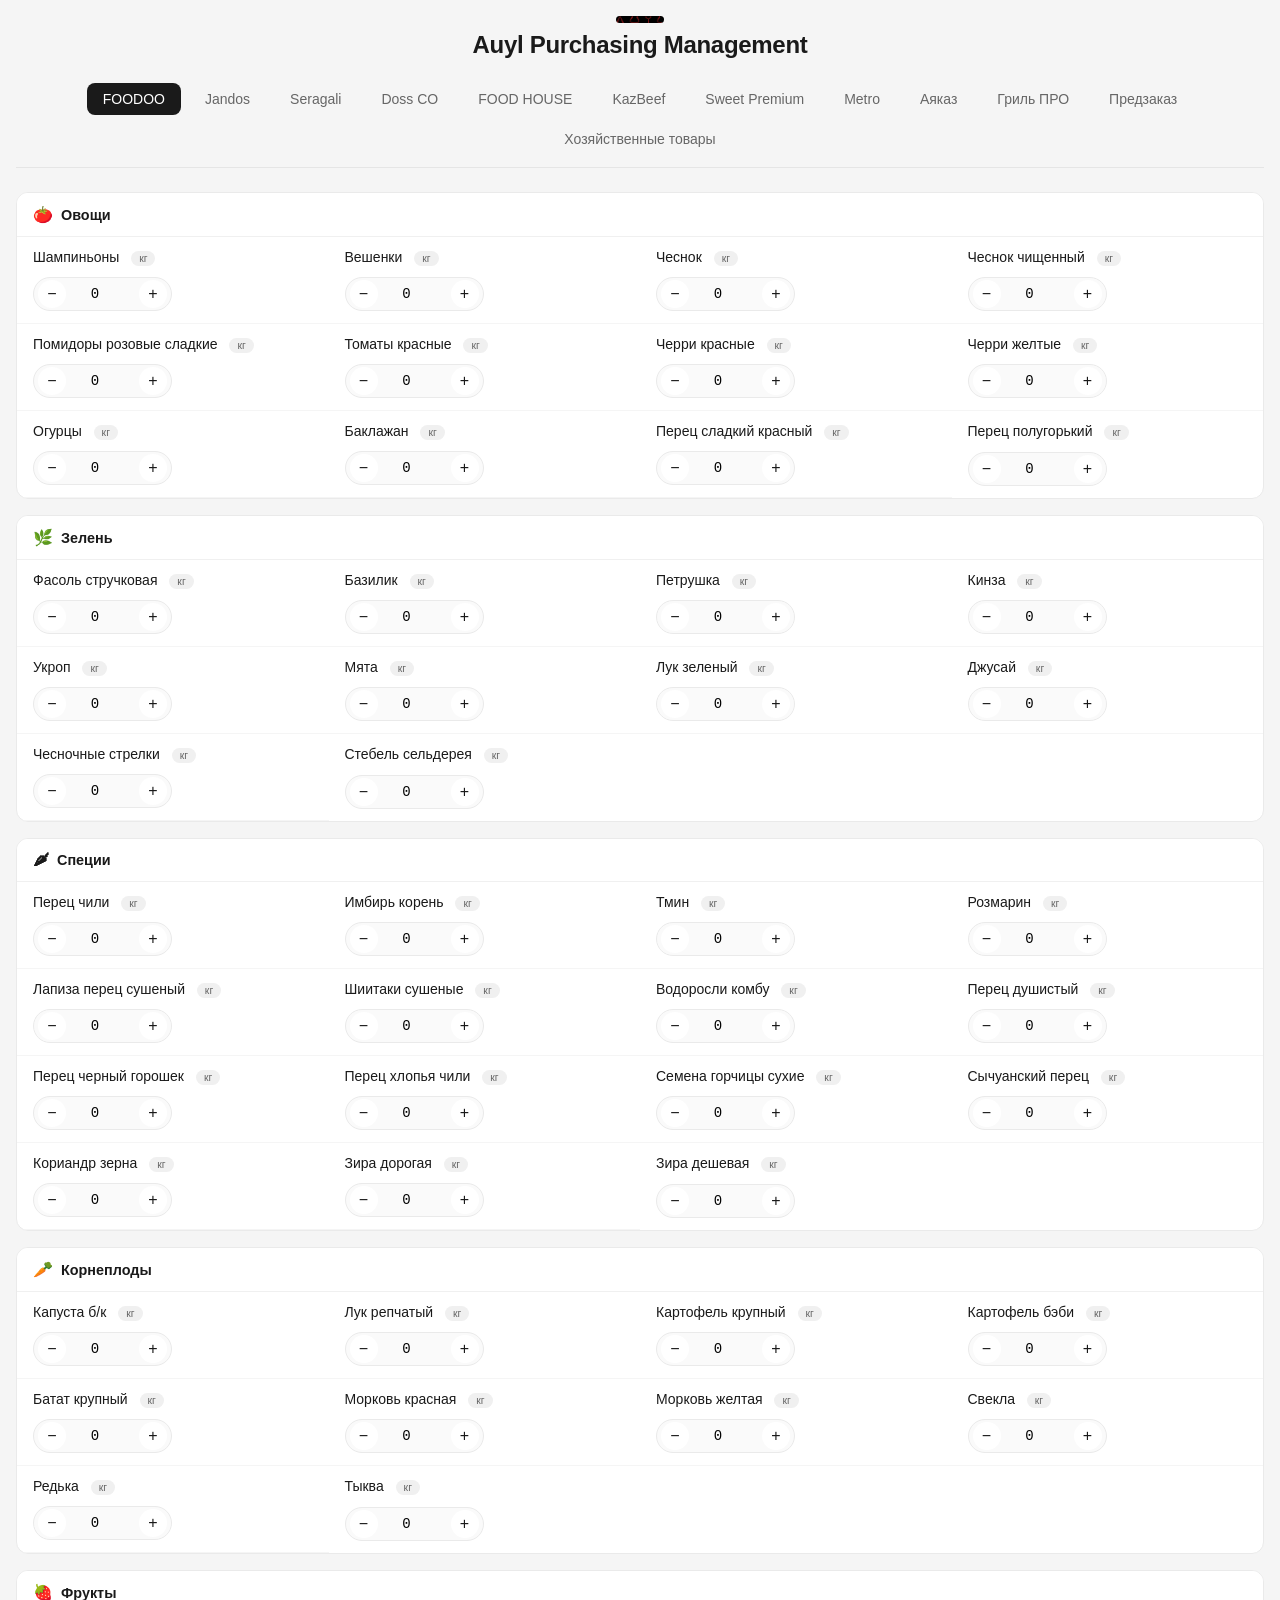
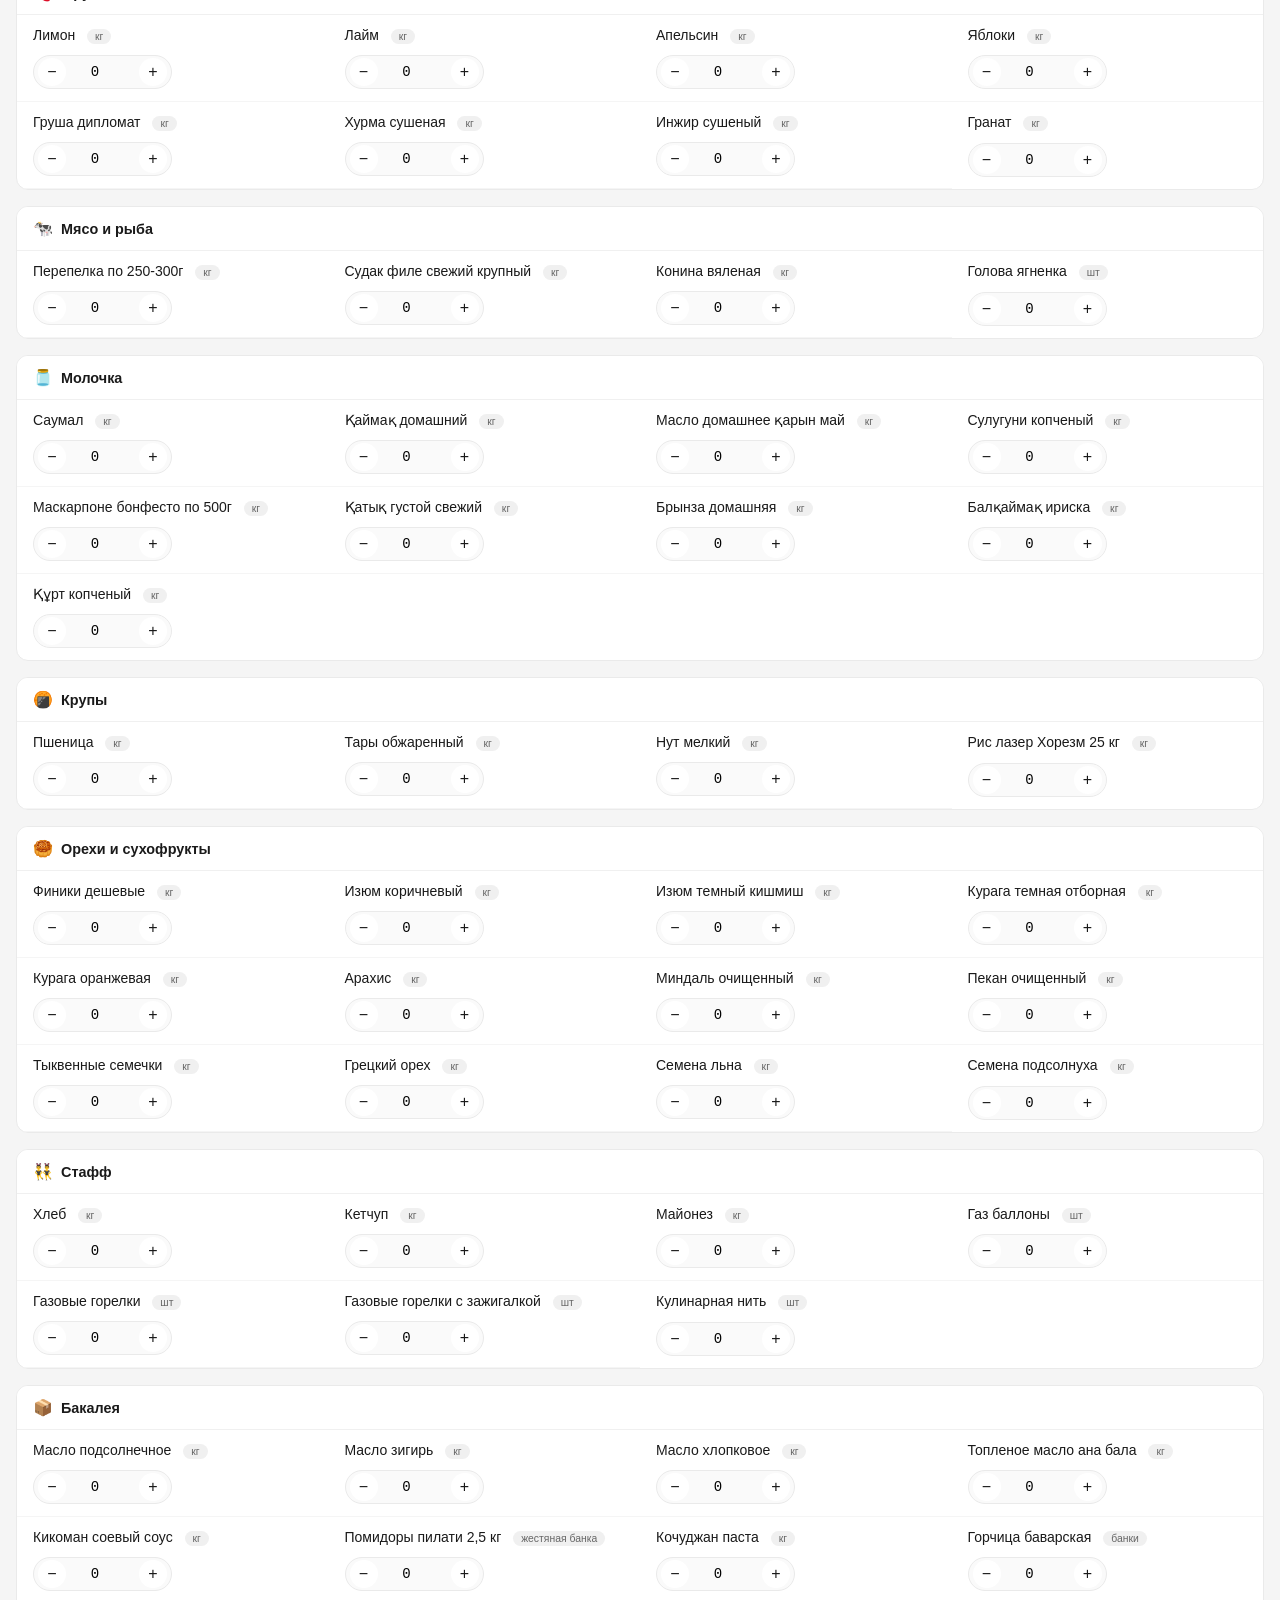
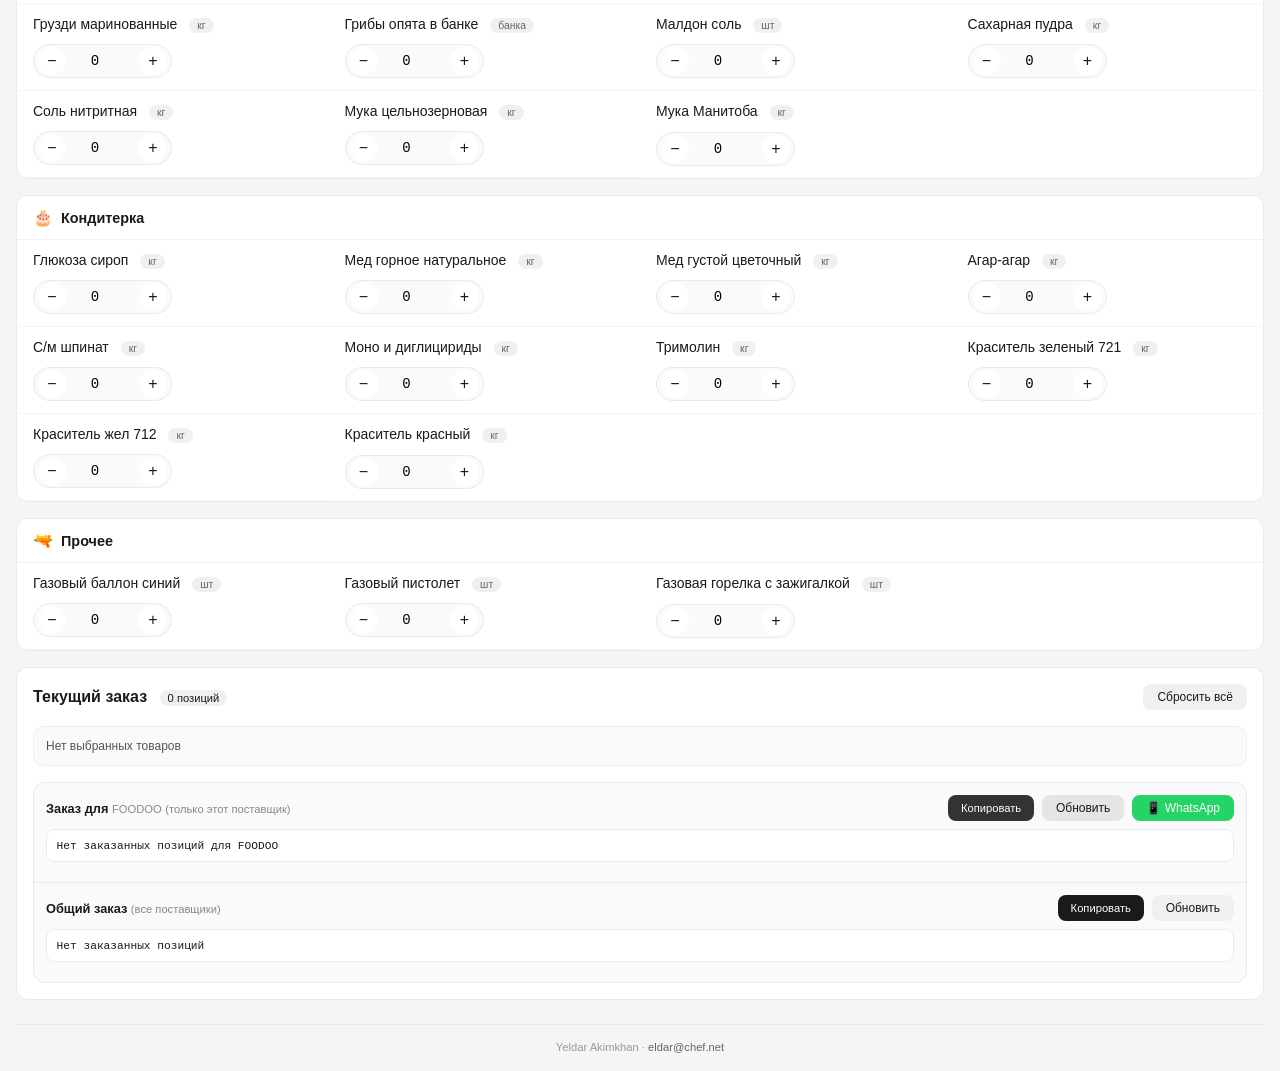
==== commit 36661c42: "Update index.html" ====
--- a/index.html
+++ b/index.html
@@ -250,6 +250,15 @@
             background: #e5e5e5;
         }
 
+        .btn-whatsapp {
+            background: #25D366;
+            color: white;
+        }
+
+        .btn-whatsapp:hover {
+            background: #1da851;
+        }
+
         .order-summary-preview {
             background: #fafafa;
             border-radius: 10px;
@@ -405,6 +414,7 @@
                     <div class="copy-actions">
                         <button class="btn-copy btn-copy-sm" id="copyCurrentSupplierBtn">Копировать</button>
                         <button class="btn btn-secondary" id="refreshCurrentBtn" style="background:#e5e5e5;">Обновить</button>
+                        <button class="btn btn-whatsapp" id="whatsappCurrentBtn" data-supplier="">📱 WhatsApp</button>
                     </div>
                 </div>
                 <div class="copy-field" id="currentSupplierCopyField">// заказ для текущего поставщика</div>
@@ -430,8 +440,24 @@
 
 <script>
     // ============================================================
-    // Auyl Purchasing Management — обновленные единицы измерения
+    // Auyl Purchasing Management — WhatsApp кнопки (ссылки будут добавлены)
     // ============================================================
+
+    // СЮДА ВСТАВЬТЕ ССЫЛКИ НА WHATSAPP ГРУППЫ ДЛЯ КАЖДОГО ПОСТАВЩИКА
+    const whatsappLinks = {
+        foodoo: "",      // ссылка для FOODOO
+        jandos: "",      // ссылка для Jandos
+        seragali: "",    // ссылка для Seragali
+        dossco: "",      // ссылка для Doss CO
+        foodhouse: "",   // ссылка для FOOD HOUSE
+        kazbeef: "",     // ссылка для KazBeef
+        sweetpremium: "", // ссылка для Sweet Premium
+        metro: "",       // ссылка для Metro
+        ayakaz: "",      // ссылка для Аяказ
+        grillpro: "",    // ссылка для Гриль ПРО
+        preorder: "",    // ссылка для Предзаказ
+        hozyain: ""      // ссылка для Хозяйственные товары
+    };
 
     function getTomorrowDate() {
         const tomorrow = new Date();
@@ -565,6 +591,8 @@
                 document.querySelectorAll(".tab-btn").forEach(b => b.classList.remove("active"));
                 btn.classList.add("active");
                 document.getElementById("currentSupplierName").textContent = sup.name;
+                const whatsappBtn = document.getElementById("whatsappCurrentBtn");
+                whatsappBtn.dataset.supplier = id;
                 renderCurrentSupplier();
             };
             tabsContainer.appendChild(btn);
@@ -799,6 +827,16 @@
         showToast("Общее поле обновлено");
     }
 
+    function openWhatsApp() {
+        const supplierId = currentSupplier;
+        const link = whatsappLinks[supplierId];
+        if (link && link.trim() !== "") {
+            window.open(link, "_blank");
+        } else {
+            showToast("Ссылка WhatsApp для этого поставщика еще не добавлена");
+        }
+    }
+
     let toastTimeout = null;
     function showToast(msg) {
         const existing = document.querySelector(".toast-msg");
@@ -816,832 +854,11 @@
     document.getElementById("copyOverallBtn").onclick = copyOverall;
     document.getElementById("refreshCurrentBtn").onclick = refreshCurrent;
     document.getElementById("refreshOverallBtn").onclick = refreshOverall;
+    document.getElementById("whatsappCurrentBtn").onclick = openWhatsApp;
     
     document.getElementById("currentSupplierName").textContent = supplierCatalogs[currentSupplier].name;
-    renderTabs();
-    renderCurrentSupplier();
-</script>
-</body>
-</html><!DOCTYPE html>
-<html lang="ru">
-<head>
-    <meta charset="UTF-8">
-    <meta name="viewport" content="width=device-width, initial-scale=1.0, user-scalable=yes">
-    <title>Auyl Purchasing Management</title>
-    <style>
-        * {
-            margin: 0;
-            padding: 0;
-            box-sizing: border-box;
-        }
-
-        body {
-            background: #f5f5f5;
-            font-family: -apple-system, BlinkMacSystemFont, 'Segoe UI', Roboto, Helvetica, Arial, sans-serif;
-            padding: 1rem;
-            color: #1a1a1a;
-        }
-
-        .main-container {
-            max-width: 1400px;
-            margin: 0 auto;
-        }
-
-        .brand {
-            text-align: center;
-            margin-bottom: 1.5rem;
-            display: flex;
-            flex-direction: column;
-            align-items: center;
-            gap: 0.5rem;
-        }
-
-        .logo-container {
-            display: flex;
-            justify-content: center;
-        }
-
-        .logo-img {
-            max-width: 48px;
-            height: auto;
-            border-radius: 8px;
-        }
-
-        .brand h1 {
-            font-size: 1.5rem;
-            font-weight: 600;
-            color: #1a1a1a;
-            letter-spacing: -0.3px;
-        }
-
-        .supplier-tabs {
-            display: flex;
-            flex-wrap: wrap;
-            gap: 0.5rem;
-            margin-bottom: 1.5rem;
-            border-bottom: 1px solid #e5e5e5;
-            padding-bottom: 0.75rem;
-            justify-content: center;
-        }
-
-        .tab-btn {
-            background: none;
-            border: none;
-            padding: 0.5rem 1rem;
-            border-radius: 8px;
-            font-weight: 500;
-            font-size: 0.875rem;
-            cursor: pointer;
-            transition: 0.15s;
-            color: #666;
-        }
-
-        .tab-btn:hover {
-            background: #f0f0f0;
-            color: #1a1a1a;
-        }
-
-        .tab-btn.active {
-            background: #1a1a1a;
-            color: white;
-        }
-
-        .category-section {
-            background: white;
-            border-radius: 12px;
-            margin-bottom: 1rem;
-            overflow: hidden;
-            border: 1px solid #eaeaea;
-        }
-
-        .category-header {
-            background: white;
-            color: #1a1a1a;
-            padding: 0.75rem 1rem;
-            font-size: 0.9rem;
-            font-weight: 600;
-            display: flex;
-            align-items: center;
-            gap: 0.5rem;
-            border-bottom: 1px solid #f0f0f0;
-        }
-
-        .category-header span:first-child {
-            font-size: 1rem;
-        }
-
-        .items-grid {
-            display: grid;
-            grid-template-columns: repeat(auto-fill, minmax(280px, 1fr));
-            gap: 0;
-            padding: 0;
-        }
-
-        .item-row {
-            display: flex;
-            justify-content: space-between;
-            align-items: center;
-            flex-wrap: wrap;
-            gap: 0.75rem;
-            padding: 0.75rem 1rem;
-            border-bottom: 1px solid #f5f5f5;
-        }
-
-        .item-row:last-child {
-            border-bottom: none;
-        }
-
-        .item-name {
-            font-weight: 400;
-            font-size: 0.875rem;
-            color: #1a1a1a;
-            flex: 2;
-            min-width: 140px;
-        }
-
-        .item-unit {
-            background: #f0f0f0;
-            padding: 0.125rem 0.5rem;
-            border-radius: 12px;
-            font-size: 0.65rem;
-            font-weight: 500;
-            color: #666;
-            margin-left: 0.5rem;
-        }
-
-        .item-control {
-            display: flex;
-            align-items: center;
-            gap: 0.25rem;
-            background: #fafafa;
-            padding: 0.125rem 0.25rem;
-            border-radius: 32px;
-            border: 1px solid #eaeaea;
-        }
-
-        .control-btn {
-            background: white;
-            border: none;
-            width: 28px;
-            height: 28px;
-            border-radius: 30px;
-            font-size: 1rem;
-            font-weight: 500;
-            cursor: pointer;
-            color: #1a1a1a;
-            transition: 0.1s;
-            display: inline-flex;
-            align-items: center;
-            justify-content: center;
-        }
-
-        .control-btn:hover {
-            background: #eaeaea;
-        }
-
-        .control-btn:active {
-            transform: scale(0.95);
-        }
-
-        .qty-input {
-            width: 65px;
-            text-align: center;
-            font-size: 0.875rem;
-            font-weight: 500;
-            padding: 0.25rem 0;
-            border: none;
-            background: transparent;
-            font-family: monospace;
-        }
-
-        .qty-input:focus {
-            outline: none;
-        }
-
-        .order-panel {
-            background: white;
-            border-radius: 12px;
-            padding: 1rem;
-            margin-top: 1rem;
-            border: 1px solid #eaeaea;
-        }
-
-        .panel-header {
-            display: flex;
-            flex-wrap: wrap;
-            justify-content: space-between;
-            align-items: center;
-            gap: 0.75rem;
-            margin-bottom: 1rem;
-        }
-
-        .panel-header h2 {
-            font-size: 1rem;
-            font-weight: 600;
-            color: #1a1a1a;
-        }
-
-        .live-badge {
-            background: #f0f0f0;
-            font-size: 0.7rem;
-            padding: 0.125rem 0.5rem;
-            border-radius: 20px;
-            font-weight: normal;
-            margin-left: 0.5rem;
-        }
-
-        .action-group {
-            display: flex;
-            gap: 0.5rem;
-        }
-
-        .btn {
-            border: none;
-            padding: 0.375rem 0.875rem;
-            border-radius: 8px;
-            font-weight: 500;
-            cursor: pointer;
-            font-size: 0.75rem;
-            transition: 0.1s;
-        }
-
-        .btn-secondary {
-            background: #f0f0f0;
-            color: #1a1a1a;
-        }
-
-        .btn-secondary:hover {
-            background: #e5e5e5;
-        }
-
-        .order-summary-preview {
-            background: #fafafa;
-            border-radius: 10px;
-            padding: 0.75rem;
-            margin-bottom: 1rem;
-            font-size: 0.75rem;
-            max-height: 120px;
-            overflow-y: auto;
-            border: 1px solid #f0f0f0;
-            color: #555;
-        }
-
-        .copy-section {
-            background: #fafafa;
-            border-radius: 12px;
-            margin-top: 1rem;
-            overflow: hidden;
-            border: 1px solid #eaeaea;
-        }
-
-        .copy-block {
-            padding: 0.75rem;
-            border-bottom: 1px solid #eaeaea;
-        }
-
-        .copy-block:last-child {
-            border-bottom: none;
-        }
-
-        .copy-header {
-            display: flex;
-            justify-content: space-between;
-            align-items: center;
-            flex-wrap: wrap;
-            gap: 0.5rem;
-            margin-bottom: 0.5rem;
-        }
-
-        .copy-header h3 {
-            font-size: 0.8rem;
-            font-weight: 600;
-            color: #1a1a1a;
-        }
-
-        .copy-header h3 span {
-            font-weight: normal;
-            color: #888;
-            font-size: 0.7rem;
-        }
-
-        .copy-field {
-            background: white;
-            border-radius: 8px;
-            padding: 0.6rem;
-            color: #1a1a1a;
-            font-family: monospace;
-            font-size: 0.7rem;
-            white-space: pre-wrap;
-            max-height: 140px;
-            overflow-y: auto;
-            margin-bottom: 0.5rem;
-            border: 1px solid #eaeaea;
-        }
-
-        .copy-actions {
-            display: flex;
-            gap: 0.5rem;
-            justify-content: flex-end;
-        }
-
-        .btn-copy {
-            background: #1a1a1a;
-            color: white;
-            border: none;
-            padding: 0.3rem 0.8rem;
-            border-radius: 8px;
-            font-weight: 500;
-            cursor: pointer;
-            font-size: 0.7rem;
-        }
-
-        .btn-copy-sm {
-            background: #333;
-        }
-
-        .btn-copy:hover {
-            background: #000;
-        }
-
-        footer {
-            text-align: center;
-            font-size: 0.7rem;
-            color: #999;
-            margin-top: 1.5rem;
-            padding-top: 0.75rem;
-            border-top: 1px solid #eaeaea;
-        }
-
-        .developer-credit {
-            margin-top: 0.25rem;
-        }
-
-        .developer-credit a {
-            color: #666;
-            text-decoration: none;
-        }
-
-        .toast-msg {
-            position: fixed;
-            bottom: 20px;
-            left: 50%;
-            transform: translateX(-50%);
-            background: #1a1a1a;
-            color: white;
-            padding: 0.5rem 1rem;
-            border-radius: 40px;
-            font-size: 0.75rem;
-            z-index: 1000;
-        }
-
-        @media (max-width: 680px) {
-            body { padding: 0.75rem; }
-            .items-grid { grid-template-columns: 1fr; }
-            .item-row { flex-direction: row; flex-wrap: wrap; }
-        }
-    </style>
-</head>
-<body>
-<div class="main-container">
-    <div class="brand">
-        <div class="logo-container">
-            <img src="logo.jpg" alt="Auyl Logo" class="logo-img" onerror="this.style.display='none'">
-        </div>
-        <h1>Auyl Purchasing Management</h1>
-    </div>
-
-    <div class="supplier-tabs" id="supplierTabs"></div>
-    <div id="catalogsContainer"></div>
-
-    <div class="order-panel">
-        <div class="panel-header">
-            <h2>Текущий заказ <span class="live-badge" id="itemCounterBadge">0 позиций</span></h2>
-            <div class="action-group">
-                <button class="btn btn-secondary" id="resetAllOrdersBtn">Сбросить всё</button>
-            </div>
-        </div>
-        <div class="order-summary-preview" id="quickSummary">Нет выбранных товаров</div>
-
-        <div class="copy-section">
-            <div class="copy-block">
-                <div class="copy-header">
-                    <h3>Заказ для <span id="currentSupplierName">FOODOO</span> <span>(только этот поставщик)</span></h3>
-                    <div class="copy-actions">
-                        <button class="btn-copy btn-copy-sm" id="copyCurrentSupplierBtn">Копировать</button>
-                        <button class="btn btn-secondary" id="refreshCurrentBtn" style="background:#e5e5e5;">Обновить</button>
-                    </div>
-                </div>
-                <div class="copy-field" id="currentSupplierCopyField">// заказ для текущего поставщика</div>
-            </div>
-            <div class="copy-block">
-                <div class="copy-header">
-                    <h3>Общий заказ <span>(все поставщики)</span></h3>
-                    <div class="copy-actions">
-                        <button class="btn-copy" id="copyOverallBtn">Копировать</button>
-                        <button class="btn btn-secondary" id="refreshOverallBtn">Обновить</button>
-                    </div>
-                </div>
-                <div class="copy-field" id="overallCopyField">// общий заказ по всем поставщикам</div>
-            </div>
-        </div>
-    </div>
-    <footer>
-        <div class="developer-credit">
-            Yeldar Akimkhan · <a href="mailto:eldar@chef.net">eldar@chef.net</a>
-        </div>
-    </footer>
-</div>
-
-<script>
-    // ============================================================
-    // Auyl Purchasing Management — обновленные единицы измерения
-    // ============================================================
-
-    function getTomorrowDate() {
-        const tomorrow = new Date();
-        tomorrow.setDate(tomorrow.getDate() + 1);
-        const day = String(tomorrow.getDate()).padStart(2, '0');
-        const month = String(tomorrow.getMonth() + 1).padStart(2, '0');
-        const year = tomorrow.getFullYear();
-        return `${day}.${month}.${year}`;
-    }
-
-    const supplierCatalogs = {
-        foodoo: { 
-            name: "FOODOO", 
-            categories: [
-                { name: "Овощи", icon: "🍅", items: ["Шампиньоны","Вешенки","Чеснок","Чеснок чищенный","Помидоры розовые сладкие","Томаты красные","Черри красные","Черри желтые","Огурцы","Баклажан","Перец сладкий красный","Перец полугорький"].map(i=>({name:i,unit:"кг"})) },
-                { name: "Зелень", icon: "🌿", items: ["Фасоль стручковая","Базилик","Петрушка","Кинза","Укроп","Мята","Лук зеленый","Джусай","Чесночные стрелки","Стебель сельдерея"].map(i=>({name:i,unit:"кг"})) },
-                { name: "Специи", icon: "🌶", items: ["Перец чили","Имбирь корень","Тмин","Розмарин","Лапиза перец сушеный","Шиитаки сушеные","Водоросли комбу","Перец душистый","Перец черный горошек","Перец хлопья чили","Семена горчицы сухие","Сычуанский перец","Кориандр зерна","Зира дорогая","Зира дешевая"].map(i=>({name:i,unit:"кг"})) },
-                { name: "Корнеплоды", icon: "🥕", items: ["Капуста б/к","Лук репчатый","Картофель крупный","Картофель бэби","Батат крупный","Морковь красная","Морковь желтая","Свекла","Редька","Тыква"].map(i=>({name:i,unit:"кг"})) },
-                { name: "Фрукты", icon: "🍓", items: ["Лимон","Лайм","Апельсин","Яблоки","Груша дипломат","Хурма сушеная","Инжир сушеный","Гранат"].map(i=>({name:i,unit:"кг"})) },
-                { name: "Мясо и рыба", icon: "🐄", items: ["Перепелка по 250-300г","Судак филе свежий крупный","Конина вяленая","Голова ягненка"].map(i=>({name:i,unit:i.includes("Голова")?"шт":"кг"})) },
-                { name: "Молочка", icon: "🫙", items: ["Саумал","Қаймақ домашний","Масло домашнее қарын май","Сулугуни копченый","Маскарпоне бонфесто по 500г","Қатық густой свежий","Брынза домашняя","Балқаймақ ириска","Құрт копченый"].map(i=>({name:i,unit:"кг"})) },
-                { name: "Крупы", icon: "🍘", items: ["Пшеница","Тары обжаренный","Нут мелкий","Рис лазер Хорезм 25 кг"].map(i=>({name:i,unit:"кг"})) },
-                { name: "Орехи и сухофрукты", icon: "🥮", items: ["Финики дешевые","Изюм коричневый","Изюм темный кишмиш","Курага темная отборная","Курага оранжевая","Арахис","Миндаль очищенный","Пекан очищенный","Тыквенные семечки","Грецкий орех","Семена льна","Семена подсолнуха"].map(i=>({name:i,unit:"кг"})) },
-                { name: "Стафф", icon: "👯‍♂️", items: ["Хлеб","Кетчуп","Майонез","Газ баллоны","Газовые горелки","Газовые горелки с зажигалкой","Кулинарная нить"].map(i=>({name:i,unit:i.includes("Газ")?"шт":i.includes("нить")?"шт":"кг"})) },
-                { name: "Бакалея", icon: "📦", items: ["Масло подсолнечное","Масло зигирь","Масло хлопковое","Топленое масло ана бала","Кикоман соевый соус","Помидоры пилати 2,5 кг","Кочуджан паста","Горчица баварская","Грузди маринованные","Грибы опята в банке","Малдон соль","Сахарная пудра","Соль нитритная","Мука цельнозерновая","Мука Манитоба"].map(i=>({name:i,unit:i.includes("пилати")?"жестяная банка":i.includes("Горчица")?"банки":i.includes("опята")?"банка":i.includes("Малдон")?"шт":"кг"})) },
-                { name: "Кондитерка", icon: "🎂", items: ["Глюкоза сироп","Мед горное натуральное","Мед густой цветочный","Агар-агар","С/м шпинат","Моно и диглицириды","Тримолин","Краситель зеленый 721","Краситель жел 712","Краситель красный"].map(i=>({name:i,unit:"кг"})) },
-                { name: "Прочее", icon: "🔫", items: ["Газовый баллон синий","Газовый пистолет","Газовая горелка с зажигалкой"].map(i=>({name:i,unit:"шт"})) },
-            ] 
-        },
-        jandos: { 
-            name: "Jandos", 
-            categories: [
-                { name: "Говядина", icon: "🥩", items: ["Мозговые кости","Вырезка говядина","Говядина кости Демик","Әсіп"].map(i=>({name:i,unit:"кг"})) },
-                { name: "Конина", icon: "🐎", items: ["Конина суп набор","Казы классический","Жая конская"].map(i=>({name:i,unit:"кг"})) },
-                { name: "Баранина", icon: "🐑", items: ["Шея ягненка","Баранина тушка","Голова ягненка"].map(i=>({name:i,unit:i.includes("Голова")?"шт":"кг"})) }
-            ] 
-        },
-        seragali: { 
-            name: "Seragali", 
-            categories: [
-                { name: "Баранина", icon: "🐑", items: ["Мякоть баранины","Баранина коробка обваленная","Суп набор баран","Шея ягненка","Голень ягненка 600-700гр","Голова ягненка"].map(i=>({name:i,unit:i.includes("Голень")?"шт":i.includes("Голова")?"шт":"кг"})) },
-                { name: "Конина", icon: "🐎", items: ["Щеки коня","Жая конская","Суп набор конина","Жир конский","Конина кишки","Конина коробка обваленная","Ребра конины на кости","Казы классический"].map(i=>({name:i,unit:"кг"})) },
-                { name: "Говядина", icon: "🥩", items: ["Говядина кости демик","Вырезка говядина","Мозговые кости пиленные"].map(i=>({name:i,unit:"кг"})) }
-            ] 
-        },
-        dossco: { 
-            name: "Doss CO", 
-            categories: [
-                { name: "Мясо", icon: "🥩", items: ["Мозговые кости","Голень ягненка","Коробка ягненка","Коробка конины","Голова ягненка"].map(i=>({name:i,unit:i.includes("Голова")?"шт":"кг"})) }
-            ] 
-        },
-        foodhouse: { 
-            name: "FOOD HOUSE", 
-            categories: [
-                { name: "Шоколад", icon: "🍫", items: ["Белый шоколад Callebaut №W2","Молочный шоколад Callebaut №823","Темный шоколад Callebaut №811","Какао масло Callebaut","Вафельная крошка Callebaut"].map(i=>({name:i,unit:"кг"})) },
-                { name: "Соусы и ингредиенты", icon: "🥫", items: ["Шрирача","Желатин листовой","Сахар тростниковый","Моцарелла для пиццы 2.2","Уксус рисовый 20л","Соевый соус 20л","Миндальная мука","Ваниль стручки","Грибы белые С/М","Кунжут белый","Кунжут черный"].map(i=>({name:i,unit:i.includes("Шрирача")?"л":i.includes("20л")?"л":"кг"})) }
-            ] 
-        },
-        kazbeef: { 
-            name: "KazBeef", 
-            categories: [
-                { name: "Говядина", icon: "🥩", items: ["Стейк мясника","Мозговые кости","Голова ягненка"].map(i=>({name:i,unit:i.includes("Голова")?"шт":"кг"})) }
-            ] 
-        },
-        sweetpremium: { 
-            name: "Sweet Premium", 
-            categories: [
-                { name: "Молочные продукты", icon: "🧈", items: ["Сливочное масло 82%"].map(i=>({name:i,unit:"кг"})) }
-            ] 
-        },
-        metro: { 
-            name: "Metro", 
-            categories: [
-                { name: "Минус (заморозка)", icon: "❄️", items: ["Шея говяжья kazbeef","Ребра говяжьи kazbeef","Спиной отруб kazbeef","Цыпленок Алель тушка","Шпинат C/M","Черная смородина С/М","Черника С/М"].map(i=>({name:i,unit:"кг"})) },
-                { name: "Сухой склад", icon: "📦", items: ["Мука ДаниНан 10 кг","Масло оливковое","Масло растительное","Соль морская мелкая","Аралтұз","Сахар песок 25кг","Сахарная Пудра","Сода пищевая","Крахмал кукурузный","Крахмал картофельный","Томат цинказ","Гранатовый сок","Кукуруза конс. Bonduelle","Уксус яблочный","Уксус 70%","Красный винный уксус","Дрожжи pakmaya","Халва"].map(i=>({name:i,unit:i.includes("сок")?"л":"кг"})) },
-                { name: "Staff (кухня)", icon: "👨‍🍳", items: ["Рис баракат","Лапша яичная Мия","Макароны витки","Гречка"].map(i=>({name:i,unit:"кг"})) },
-                { name: "Плюс (молочка/фрукты)", icon: "➕", items: ["Яйцо","Йогурт греческий","Фета белая","Сметана 20%","Сметана 25%","Сливки 33%","Молоко Laсtel","Креметта","Яблоки грин смит","Апельсин","Сливки масло President","Кефир"].map(i=>({name:i,unit:i==="Яйцо"?"шт":"кг"})) }
-            ] 
-        },
-        ayakaz: { 
-            name: "Аяказ", 
-            categories: [
-                { name: "Зелень", icon: "🌿", items: ["Мини шпинат","Салат Ромейн","Батат"].map(i=>({name:i,unit:"кг"})) }
-            ] 
-        },
-        grillpro: { 
-            name: "Гриль ПРО", 
-            categories: [
-                { name: "Угли", icon: "🔥", items: ["Угли камадо (1 коробка)"].map(i=>({name:i,unit:"коробка"})) }
-            ] 
-        },
-        preorder: { 
-            name: "Предзаказ", 
-            categories: [
-                { name: "Мясо и рыба", icon: "🐔", items: ["Цыпленок 1,1-1,2кг","Форель радужная 300-350гр"].map(i=>({name:i,unit:i.includes("Цыпленок")?"кг":"шт"})) }
-            ] 
-        },
-        hozyain: { 
-            name: "Хозяйственные товары", 
-            categories: [
-                { name: "Расходные материалы", icon: "🧹", items: ["Шапки одноразовые","Стрейч","Бумага для выпечки","Алюминиевая фольга","Банки 0,5","Банки 1 л","Контейнеры 0,250","Кондитерские мешки","Антисептик 5л","Микрофибра","Вакуумный пакет 250х350","Вакуумный пакет 100х250","Вакуумный пакет 160х250","Вакуумный пакет 300х400","Боксы 0,5л","Боксы 1л","Боксы 0,250мл","Стикер ценник","Вафельное полотно"].map(i=>({name:i,unit:i.includes("Антисептик")?"л":"шт"})) }
-            ] 
-        }
-    };
-
-    let orderMap = new Map();
-    function getKey(supId, catIdx, itemIdx) { return `${supId}|${catIdx}|${itemIdx}`; }
-
-    for (let [supId, sup] of Object.entries(supplierCatalogs)) {
-        sup.categories.forEach((cat, ci) => cat.items.forEach((_, ii) => orderMap.set(getKey(supId, ci, ii), 0)));
-    }
-
-    let currentSupplier = "foodoo";
-    const container = document.getElementById("catalogsContainer");
-    const tabsContainer = document.getElementById("supplierTabs");
-
-    function escapeHtml(str) {
-        if (!str) return "";
-        return str.replace(/[&<>]/g, m => ({'&':'&amp;','<':'&lt;','>':'&gt;'})[m]);
-    }
-
-    function renderTabs() {
-        tabsContainer.innerHTML = "";
-        for (let [id, sup] of Object.entries(supplierCatalogs)) {
-            const btn = document.createElement("button");
-            btn.className = `tab-btn ${currentSupplier === id ? "active" : ""}`;
-            btn.textContent = sup.name;
-            btn.dataset.supplier = id;
-            btn.onclick = () => {
-                currentSupplier = id;
-                document.querySelectorAll(".tab-btn").forEach(b => b.classList.remove("active"));
-                btn.classList.add("active");
-                document.getElementById("currentSupplierName").textContent = sup.name;
-                renderCurrentSupplier();
-            };
-            tabsContainer.appendChild(btn);
-        }
-    }
-
-    function generateSupplierOrderText(supplierId) {
-        const sup = supplierCatalogs[supplierId];
-        if (!sup) return "Поставщик не найден";
-        
-        const tomorrowDate = getTomorrowDate();
-        let lines = [`${sup.name}`, `${tomorrowDate}`, `───────────────────────────────────`];
-        let hasAny = false, totalItems = 0;
-        
-        sup.categories.forEach((cat, ci) => {
-            cat.items.forEach((item, ii) => {
-                const key = getKey(supplierId, ci, ii);
-                const qty = orderMap.get(key) || 0;
-                if (qty > 0) {
-                    hasAny = true;
-                    totalItems++;
-                    lines.push(`   • ${item.name} — ${qty} ${item.unit}`);
-                }
-            });
-        });
-        
-        if (!hasAny) return `Нет заказанных позиций для ${sup.name}`;
-        
-        lines.push(`───────────────────────────────────`);
-        lines.push(`✅ Позиций: ${totalItems}`);
-        return lines.join("\n");
-    }
-
-    function generateOverallOrderText() {
-        const tomorrowDate = getTomorrowDate();
-        let lines = [`ОБЩИЙ ЗАКАЗ`, `${tomorrowDate}`, `───────────────────────────────────`];
-        let hasAny = false, totalPositions = 0;
-        
-        for (let [supId, sup] of Object.entries(supplierCatalogs)) {
-            let supLines = [];
-            sup.categories.forEach((cat, ci) => {
-                cat.items.forEach((item, ii) => {
-                    const qty = orderMap.get(getKey(supId, ci, ii)) || 0;
-                    if (qty > 0) {
-                        hasAny = true;
-                        totalPositions++;
-                        supLines.push(`   • ${item.name} — ${qty} ${item.unit}`);
-                    }
-                });
-            });
-            if (supLines.length > 0) {
-                lines.push(`\n📦 ${sup.name}`);
-                lines.push(...supLines);
-            }
-        }
-        
-        if (!hasAny) return "Нет заказанных позиций";
-        
-        lines.push(`\n───────────────────────────────────`);
-        lines.push(`✅ Всего позиций: ${totalPositions}`);
-        return lines.join("\n");
-    }
-
-    function renderCurrentSupplier() {
-        const sup = supplierCatalogs[currentSupplier];
-        if (!sup) return;
-        container.innerHTML = "";
-        sup.categories.forEach((cat, catIdx) => {
-            const section = document.createElement("div");
-            section.className = "category-section";
-            section.innerHTML = `<div class="category-header"><span>${cat.icon}</span> ${cat.name}</div><div class="items-grid"></div>`;
-            const grid = section.querySelector(".items-grid");
-            cat.items.forEach((item, itemIdx) => {
-                const key = getKey(currentSupplier, catIdx, itemIdx);
-                const qty = orderMap.get(key) || 0;
-                const row = document.createElement("div");
-                row.className = "item-row";
-                
-                const nameDiv = document.createElement("div");
-                nameDiv.className = "item-name";
-                nameDiv.innerHTML = `${escapeHtml(item.name)} <span class="item-unit">${escapeHtml(item.unit)}</span>`;
-                
-                const controlDiv = document.createElement("div");
-                controlDiv.className = "item-control";
-                
-                const minusBtn = document.createElement("button");
-                minusBtn.textContent = "−";
-                minusBtn.className = "control-btn";
-                minusBtn.type = "button";
-                
-                const input = document.createElement("input");
-                input.type = "number";
-                input.step = "0.1";
-                input.value = qty;
-                input.min = "0";
-                input.className = "qty-input";
-                
-                const plusBtn = document.createElement("button");
-                plusBtn.textContent = "+";
-                plusBtn.className = "control-btn";
-                plusBtn.type = "button";
-                
-                function setValue(val) {
-                    let num = parseFloat(val);
-                    if (isNaN(num) || num < 0) num = 0;
-                    num = Math.round(num * 100) / 100;
-                    input.value = num;
-                    orderMap.set(key, num);
-                    updateAllFields();
-                }
-                
-                minusBtn.onclick = () => {
-                    let current = parseFloat(input.value);
-                    if (isNaN(current)) current = 0;
-                    setValue(current - 1);
-                };
-                
-                plusBtn.onclick = () => {
-                    let current = parseFloat(input.value);
-                    if (isNaN(current)) current = 0;
-                    setValue(current + 1);
-                };
-                
-                input.oninput = (e) => {
-                    let val = parseFloat(e.target.value);
-                    if (isNaN(val)) val = 0;
-                    if (val < 0) val = 0;
-                    val = Math.round(val * 100) / 100;
-                    orderMap.set(key, val);
-                    updateAllFields();
-                    if (input.value != val) input.value = val;
-                };
-                
-                controlDiv.appendChild(minusBtn);
-                controlDiv.appendChild(input);
-                controlDiv.appendChild(plusBtn);
-                
-                row.appendChild(nameDiv);
-                row.appendChild(controlDiv);
-                grid.appendChild(row);
-            });
-            container.appendChild(section);
-        });
-        updateAllFields();
-    }
-
-    function updateCurrentSupplierCopy() {
-        const text = generateSupplierOrderText(currentSupplier);
-        document.getElementById("currentSupplierCopyField").innerText = text;
-    }
-
-    function updateOverallCopy() {
-        const text = generateOverallOrderText();
-        document.getElementById("overallCopyField").innerText = text;
-    }
-
-    function updateQuickSummary() {
-        let totalItems = 0;
-        let html = ``;
-        let hasOrders = false;
-        
-        for (let [supId, sup] of Object.entries(supplierCatalogs)) {
-            let itemsList = [];
-            sup.categories.forEach((cat, ci) => {
-                cat.items.forEach((item, ii) => {
-                    const qty = orderMap.get(getKey(supId, ci, ii)) || 0;
-                    if (qty > 0) {
-                        totalItems++;
-                        hasOrders = true;
-                        itemsList.push(`${escapeHtml(item.name)} ${qty}${item.unit}`);
-                    }
-                });
-            });
-            if (itemsList.length) {
-                html += `<div><b>${escapeHtml(sup.name)}</b>: ${itemsList.join(", ")}</div>`;
-            }
-        }
-        
-        document.getElementById("quickSummary").innerHTML = hasOrders ? html : "Нет выбранных товаров";
-        document.getElementById("itemCounterBadge").innerText = `${totalItems} позиций`;
-    }
-
-    function updateAllFields() {
-        updateQuickSummary();
-        updateCurrentSupplierCopy();
-        updateOverallCopy();
-    }
-
-    function resetAllOrders() {
-        for (let key of orderMap.keys()) orderMap.set(key, 0);
-        renderCurrentSupplier();
-        updateAllFields();
-        showToast("Весь заказ очищен");
-    }
-
-    async function copyToClipboard(text, successMsg) {
-        if (!text || text.includes("Нет заказанных")) {
-            showToast("Нет товаров для копирования");
-            return;
-        }
-        try {
-            await navigator.clipboard.writeText(text);
-            showToast(successMsg);
-        } catch(err) {
-            const ta = document.createElement("textarea");
-            ta.value = text;
-            document.body.appendChild(ta);
-            ta.select();
-            document.execCommand("copy");
-            document.body.removeChild(ta);
-            showToast(successMsg);
-        }
-    }
-
-    function copyCurrentSupplier() {
-        const text = document.getElementById("currentSupplierCopyField").innerText;
-        copyToClipboard(text, "Заказ поставщика скопирован");
-    }
-
-    function copyOverall() {
-        const text = document.getElementById("overallCopyField").innerText;
-        copyToClipboard(text, "Общий заказ скопирован");
-    }
-
-    function refreshCurrent() {
-        updateCurrentSupplierCopy();
-        showToast("Поле текущего поставщика обновлено");
-    }
-
-    function refreshOverall() {
-        updateOverallCopy();
-        showToast("Общее поле обновлено");
-    }
-
-    let toastTimeout = null;
-    function showToast(msg) {
-        const existing = document.querySelector(".toast-msg");
-        if (existing) existing.remove();
-        const toast = document.createElement("div");
-        toast.className = "toast-msg";
-        toast.innerText = msg;
-        document.body.appendChild(toast);
-        if (toastTimeout) clearTimeout(toastTimeout);
-        toastTimeout = setTimeout(() => toast.remove(), 2000);
-    }
-
-    document.getElementById("resetAllOrdersBtn").onclick = resetAllOrders;
-    document.getElementById("copyCurrentSupplierBtn").onclick = copyCurrentSupplier;
-    document.getElementById("copyOverallBtn").onclick = copyOverall;
-    document.getElementById("refreshCurrentBtn").onclick = refreshCurrent;
-    document.getElementById("refreshOverallBtn").onclick = refreshOverall;
-    
-    document.getElementById("currentSupplierName").textContent = supplierCatalogs[currentSupplier].name;
+    const whatsappBtn = document.getElementById("whatsappCurrentBtn");
+    whatsappBtn.dataset.supplier = currentSupplier;
     renderTabs();
     renderCurrentSupplier();
 </script>
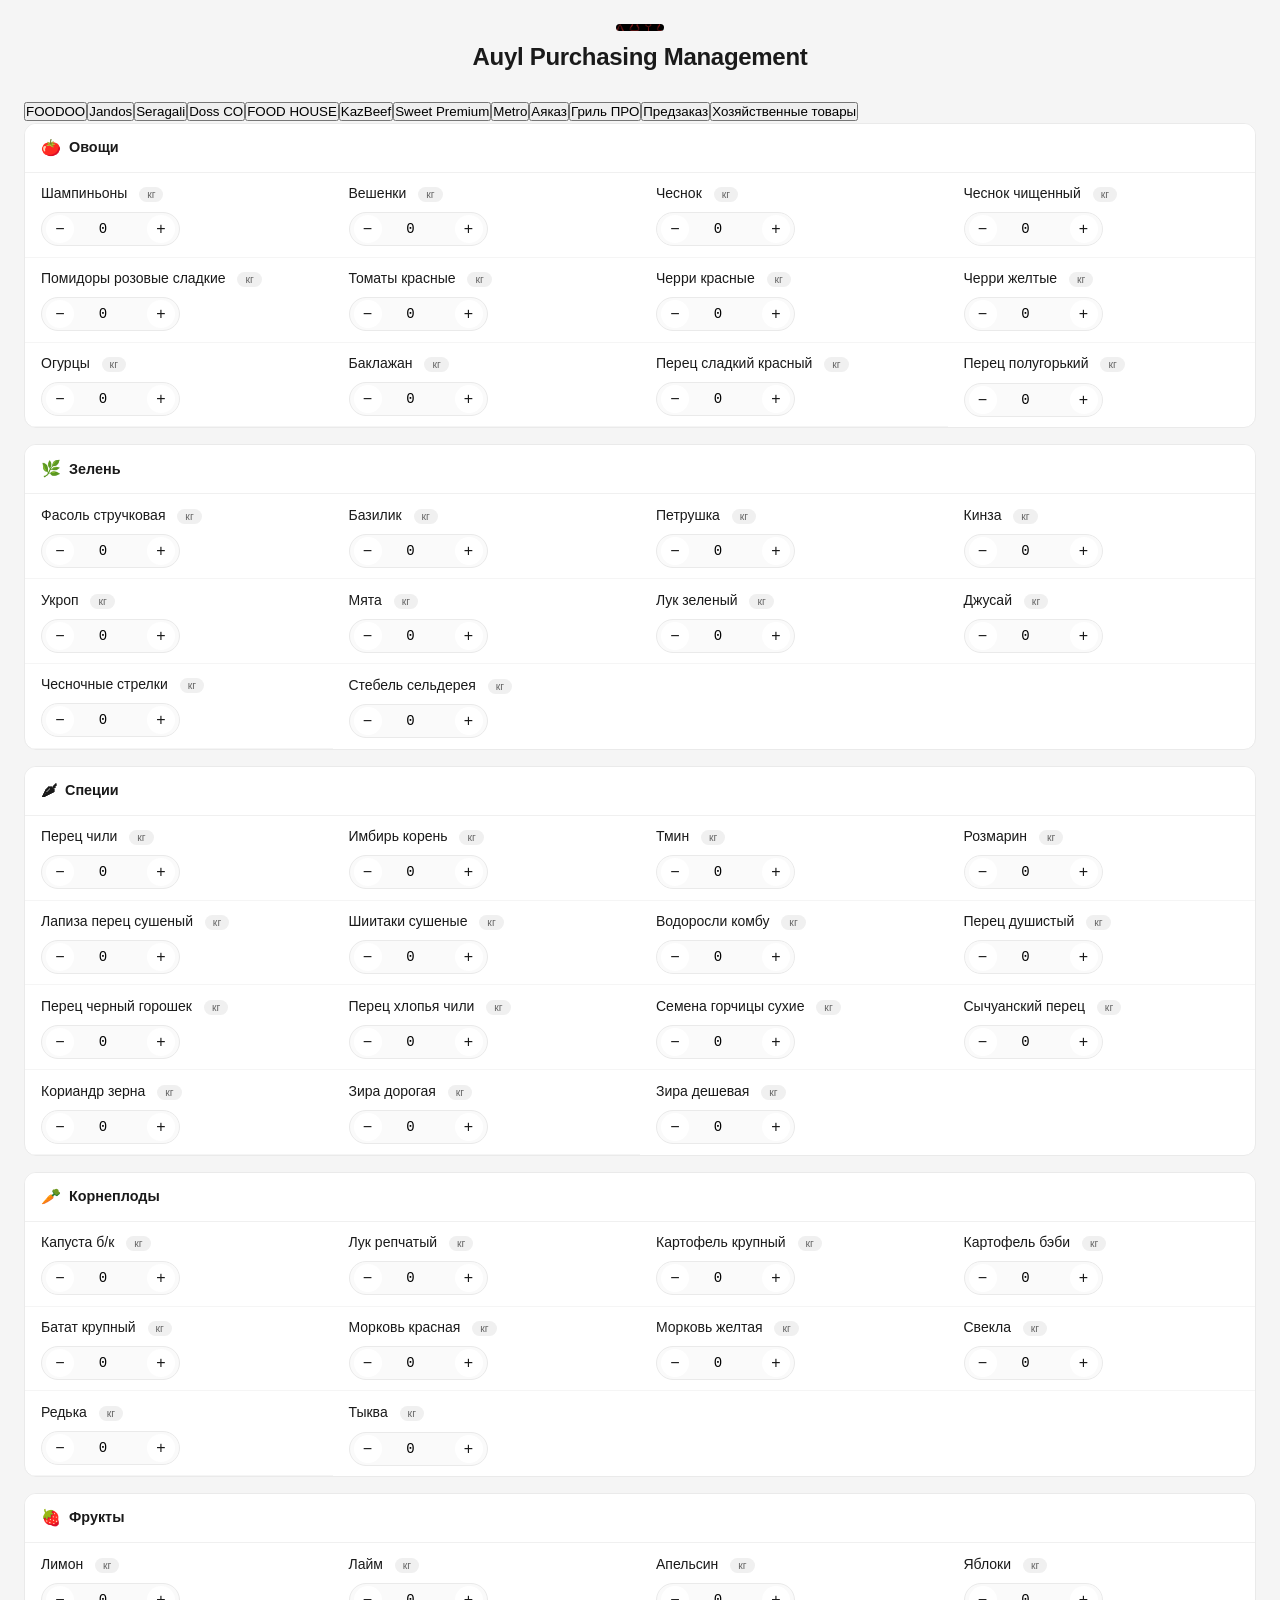
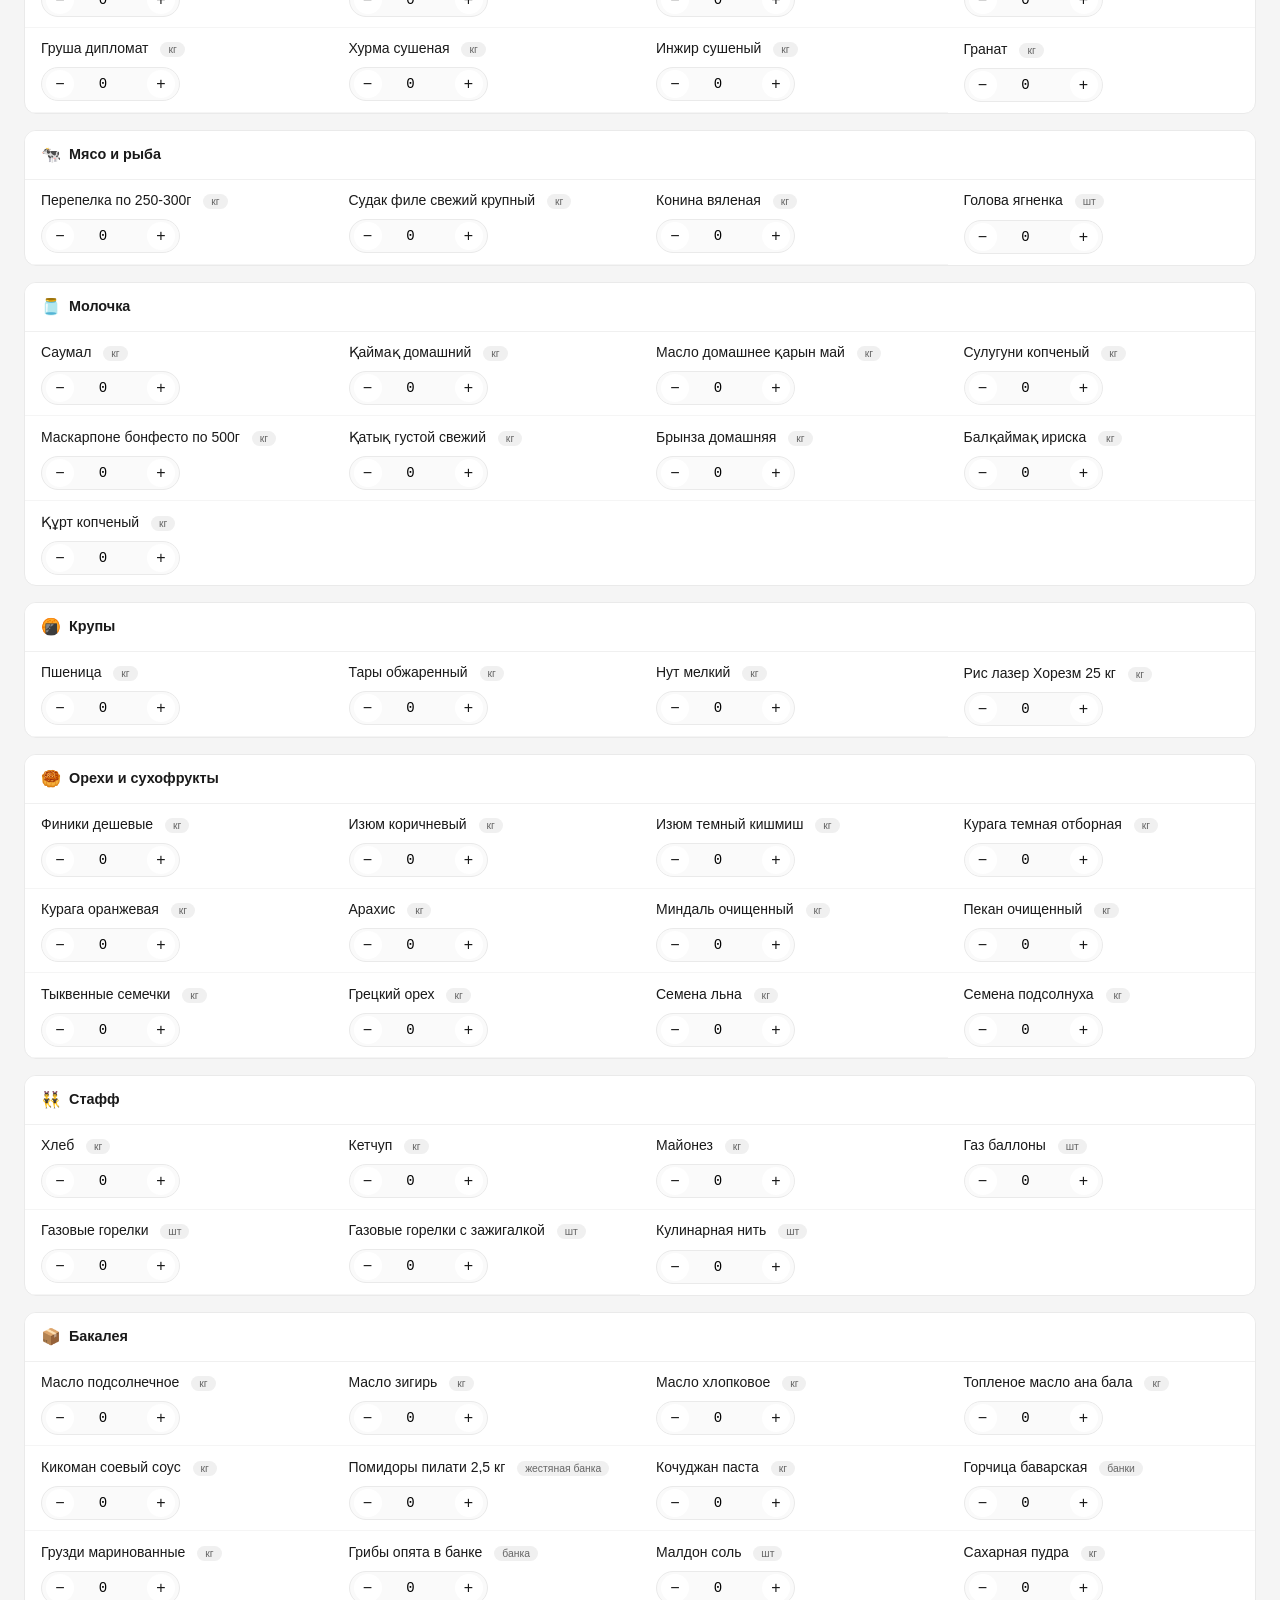
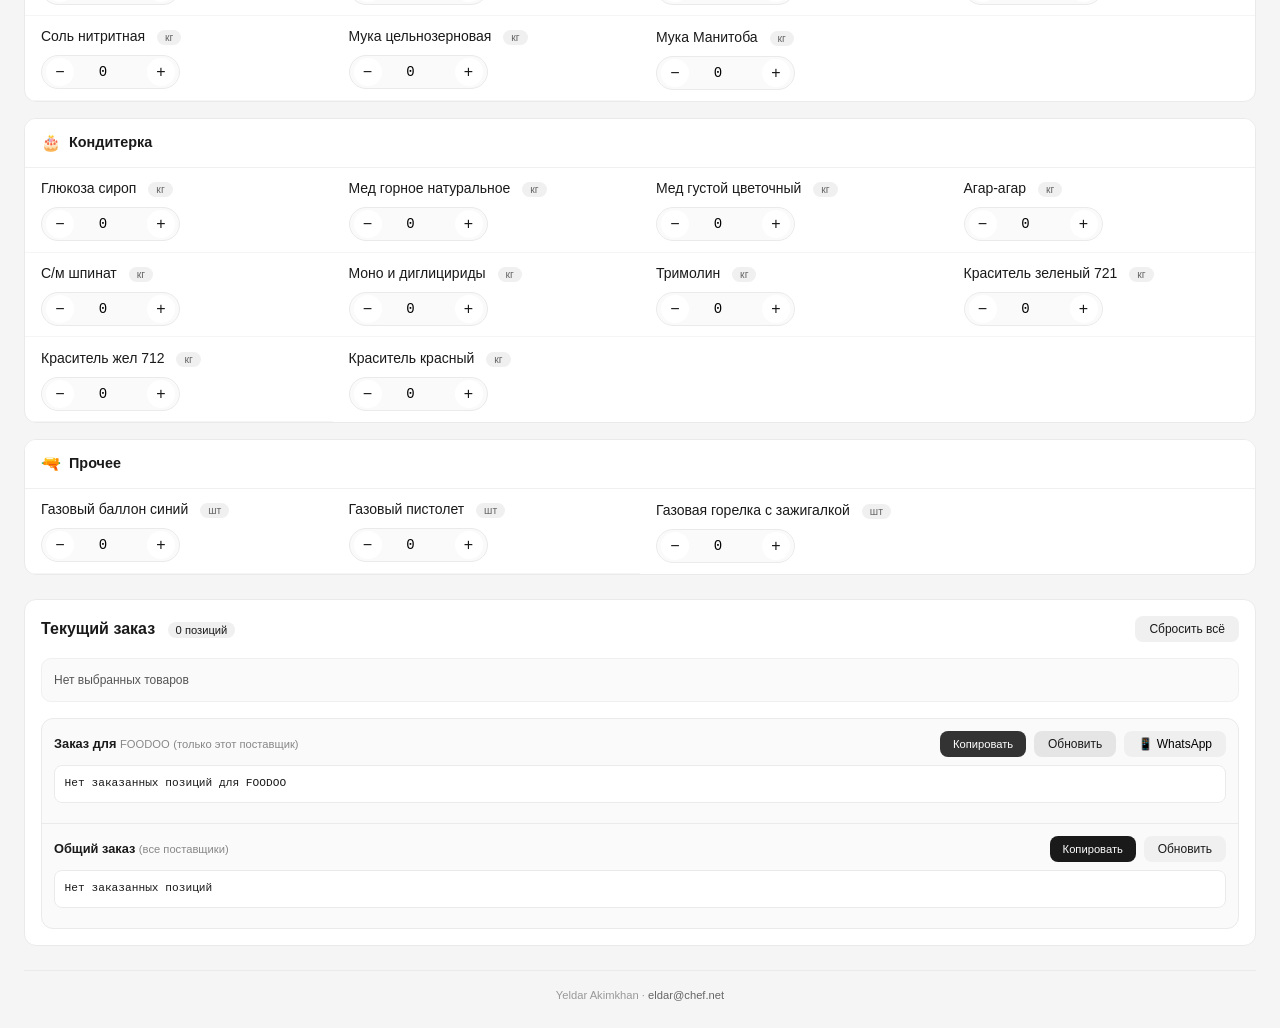
==== commit a2eaf0d3: "Add initial index.html for Auyl Purchasing Management" ====
--- a/index.html
+++ b/index.html
@@ -4,387 +4,16 @@
     <meta charset="UTF-8">
     <meta name="viewport" content="width=device-width, initial-scale=1.0, user-scalable=yes">
     <title>Auyl Purchasing Management</title>
-    <style>
-        * {
-            margin: 0;
-            padding: 0;
-            box-sizing: border-box;
-        }
-
-        body {
-            background: #f5f5f5;
-            font-family: -apple-system, BlinkMacSystemFont, 'Segoe UI', Roboto, Helvetica, Arial, sans-serif;
-            padding: 1rem;
-            color: #1a1a1a;
-        }
-
-        .main-container {
-            max-width: 1400px;
-            margin: 0 auto;
-        }
-
-        .brand {
-            text-align: center;
-            margin-bottom: 1.5rem;
-            display: flex;
-            flex-direction: column;
-            align-items: center;
-            gap: 0.5rem;
-        }
-
-        .logo-container {
-            display: flex;
-            justify-content: center;
-        }
-
-        .logo-img {
-            max-width: 48px;
-            height: auto;
-            border-radius: 8px;
-        }
-
-        .brand h1 {
-            font-size: 1.5rem;
-            font-weight: 600;
-            color: #1a1a1a;
-            letter-spacing: -0.3px;
-        }
-
-        .supplier-tabs {
-            display: flex;
-            flex-wrap: wrap;
-            gap: 0.5rem;
-            margin-bottom: 1.5rem;
-            border-bottom: 1px solid #e5e5e5;
-            padding-bottom: 0.75rem;
-            justify-content: center;
-        }
-
-        .tab-btn {
-            background: none;
-            border: none;
-            padding: 0.5rem 1rem;
-            border-radius: 8px;
-            font-weight: 500;
-            font-size: 0.875rem;
-            cursor: pointer;
-            transition: 0.15s;
-            color: #666;
-        }
-
-        .tab-btn:hover {
-            background: #f0f0f0;
-            color: #1a1a1a;
-        }
-
-        .tab-btn.active {
-            background: #1a1a1a;
-            color: white;
-        }
-
-        .category-section {
-            background: white;
-            border-radius: 12px;
-            margin-bottom: 1rem;
-            overflow: hidden;
-            border: 1px solid #eaeaea;
-        }
-
-        .category-header {
-            background: white;
-            color: #1a1a1a;
-            padding: 0.75rem 1rem;
-            font-size: 0.9rem;
-            font-weight: 600;
-            display: flex;
-            align-items: center;
-            gap: 0.5rem;
-            border-bottom: 1px solid #f0f0f0;
-        }
-
-        .category-header span:first-child {
-            font-size: 1rem;
-        }
-
-        .items-grid {
-            display: grid;
-            grid-template-columns: repeat(auto-fill, minmax(280px, 1fr));
-            gap: 0;
-            padding: 0;
-        }
-
-        .item-row {
-            display: flex;
-            justify-content: space-between;
-            align-items: center;
-            flex-wrap: wrap;
-            gap: 0.75rem;
-            padding: 0.75rem 1rem;
-            border-bottom: 1px solid #f5f5f5;
-        }
-
-        .item-row:last-child {
-            border-bottom: none;
-        }
-
-        .item-name {
-            font-weight: 400;
-            font-size: 0.875rem;
-            color: #1a1a1a;
-            flex: 2;
-            min-width: 140px;
-        }
-
-        .item-unit {
-            background: #f0f0f0;
-            padding: 0.125rem 0.5rem;
-            border-radius: 12px;
-            font-size: 0.65rem;
-            font-weight: 500;
-            color: #666;
-            margin-left: 0.5rem;
-        }
-
-        .item-control {
-            display: flex;
-            align-items: center;
-            gap: 0.25rem;
-            background: #fafafa;
-            padding: 0.125rem 0.25rem;
-            border-radius: 32px;
-            border: 1px solid #eaeaea;
-        }
-
-        .control-btn {
-            background: white;
-            border: none;
-            width: 28px;
-            height: 28px;
-            border-radius: 30px;
-            font-size: 1rem;
-            font-weight: 500;
-            cursor: pointer;
-            color: #1a1a1a;
-            transition: 0.1s;
-            display: inline-flex;
-            align-items: center;
-            justify-content: center;
-        }
-
-        .control-btn:hover {
-            background: #eaeaea;
-        }
-
-        .control-btn:active {
-            transform: scale(0.95);
-        }
-
-        .qty-input {
-            width: 65px;
-            text-align: center;
-            font-size: 0.875rem;
-            font-weight: 500;
-            padding: 0.25rem 0;
-            border: none;
-            background: transparent;
-            font-family: monospace;
-        }
-
-        .qty-input:focus {
-            outline: none;
-        }
-
-        .order-panel {
-            background: white;
-            border-radius: 12px;
-            padding: 1rem;
-            margin-top: 1rem;
-            border: 1px solid #eaeaea;
-        }
-
-        .panel-header {
-            display: flex;
-            flex-wrap: wrap;
-            justify-content: space-between;
-            align-items: center;
-            gap: 0.75rem;
-            margin-bottom: 1rem;
-        }
-
-        .panel-header h2 {
-            font-size: 1rem;
-            font-weight: 600;
-            color: #1a1a1a;
-        }
-
-        .live-badge {
-            background: #f0f0f0;
-            font-size: 0.7rem;
-            padding: 0.125rem 0.5rem;
-            border-radius: 20px;
-            font-weight: normal;
-            margin-left: 0.5rem;
-        }
-
-        .action-group {
-            display: flex;
-            gap: 0.5rem;
-        }
-
-        .btn {
-            border: none;
-            padding: 0.375rem 0.875rem;
-            border-radius: 8px;
-            font-weight: 500;
-            cursor: pointer;
-            font-size: 0.75rem;
-            transition: 0.1s;
-        }
-
-        .btn-secondary {
-            background: #f0f0f0;
-            color: #1a1a1a;
-        }
-
-        .btn-secondary:hover {
-            background: #e5e5e5;
-        }
-
-        .btn-whatsapp {
-            background: #25D366;
-            color: white;
-        }
-
-        .btn-whatsapp:hover {
-            background: #1da851;
-        }
-
-        .order-summary-preview {
-            background: #fafafa;
-            border-radius: 10px;
-            padding: 0.75rem;
-            margin-bottom: 1rem;
-            font-size: 0.75rem;
-            max-height: 120px;
-            overflow-y: auto;
-            border: 1px solid #f0f0f0;
-            color: #555;
-        }
-
-        .copy-section {
-            background: #fafafa;
-            border-radius: 12px;
-            margin-top: 1rem;
-            overflow: hidden;
-            border: 1px solid #eaeaea;
-        }
-
-        .copy-block {
-            padding: 0.75rem;
-            border-bottom: 1px solid #eaeaea;
-        }
-
-        .copy-block:last-child {
-            border-bottom: none;
-        }
-
-        .copy-header {
-            display: flex;
-            justify-content: space-between;
-            align-items: center;
-            flex-wrap: wrap;
-            gap: 0.5rem;
-            margin-bottom: 0.5rem;
-        }
-
-        .copy-header h3 {
-            font-size: 0.8rem;
-            font-weight: 600;
-            color: #1a1a1a;
-        }
-
-        .copy-header h3 span {
-            font-weight: normal;
-            color: #888;
-            font-size: 0.7rem;
-        }
-
-        .copy-field {
-            background: white;
-            border-radius: 8px;
-            padding: 0.6rem;
-            color: #1a1a1a;
-            font-family: monospace;
-            font-size: 0.7rem;
-            white-space: pre-wrap;
-            max-height: 140px;
-            overflow-y: auto;
-            margin-bottom: 0.5rem;
-            border: 1px solid #eaeaea;
-        }
-
-        .copy-actions {
-            display: flex;
-            gap: 0.5rem;
-            justify-content: flex-end;
-        }
-
-        .btn-copy {
-            background: #1a1a1a;
-            color: white;
-            border: none;
-            padding: 0.3rem 0.8rem;
-            border-radius: 8px;
-            font-weight: 500;
-            cursor: pointer;
-            font-size: 0.7rem;
-        }
-
-        .btn-copy-sm {
-            background: #333;
-        }
-
-        .btn-copy:hover {
-            background: #000;
-        }
-
-        footer {
-            text-align: center;
-            font-size: 0.7rem;
-            color: #999;
-            margin-top: 1.5rem;
-            padding-top: 0.75rem;
-            border-top: 1px solid #eaeaea;
-        }
-
-        .developer-credit {
-            margin-top: 0.25rem;
-        }
-
-        .developer-credit a {
-            color: #666;
-            text-decoration: none;
-        }
-
-        .toast-msg {
-            position: fixed;
-            bottom: 20px;
-            left: 50%;
-            transform: translateX(-50%);
-            background: #1a1a1a;
-            color: white;
-            padding: 0.5rem 1rem;
-            border-radius: 40px;
-            font-size: 0.75rem;
-            z-index: 1000;
-        }
-
-        @media (max-width: 680px) {
-            body { padding: 0.75rem; }
-            .items-grid { grid-template-columns: 1fr; }
-            .item-row { flex-direction: row; flex-wrap: wrap; }
-        }
-    </style>
+    
+    <!-- ============================================================ -->
+    <!--  Теперь стили подключаются из внешнего файла style.css          -->
+    <!--  Убедитесь, что файл style.css лежит в той же папке, что и     -->
+    <!--  этот index.html, или укажите правильный путь.                 -->
+    <!-- ============================================================ -->
+    <link rel="stylesheet" href="style.css">
+    
+    <!-- Дополнительно: если нужны иконки Font Awesome, можно подключить -->
+    <!-- <link rel="stylesheet" href="https://cdnjs.cloudflare.com/ajax/libs/font-awesome/6.0.0-beta3/css/all.min.css"> -->
 </head>
 <body>
 <div class="main-container">
@@ -445,13 +74,13 @@
 
     // СЮДА ВСТАВЬТЕ ССЫЛКИ НА WHATSAPP ГРУППЫ ДЛЯ КАЖДОГО ПОСТАВЩИКА
     const whatsappLinks = {
-        foodoo: "",      // ссылка для FOODOO
+        foodoo: "https://chat.whatsapp.com/LjdiH2CFEcRDwIUKd4ymb0?mode=gi_t",      // ссылка для FOODOO
         jandos: "",      // ссылка для Jandos
         seragali: "",    // ссылка для Seragali
-        dossco: "",      // ссылка для Doss CO
+        dossco: "https://chat.whatsapp.com/DIP2CIUyOoU9N26RrimDrB?mode=gi_t",      // ссылка для Doss CO
         foodhouse: "",   // ссылка для FOOD HOUSE
-        kazbeef: "",     // ссылка для KazBeef
-        sweetpremium: "", // ссылка для Sweet Premium
+        kazbeef: "https://chat.whatsapp.com/C4DBBWmMXDdCfw4RNyw7KM?mode=gi_t",     // ссылка для KazBeef
+        sweetpremium: "https://chat.whatsapp.com/Hsr5DYoqrLH4FzpkwG6Kk5?mode=gi_t", // ссылка для Sweet Premium
         metro: "",       // ссылка для Metro
         ayakaz: "",      // ссылка для Аяказ
         grillpro: "",    // ссылка для Гриль ПРО
--- a/style.css
+++ b/style.css
@@ -0,0 +1,493 @@
+/* ----------------------------------------------
+   Auyl-style design — extracted from reference
+   Use this as a standalone CSS file.
+   Compatible with the inventory app structure.
+   ------------------------------------------------ */
+
+/* ----- global reset & base ----- */
+* {
+    margin: 0;
+    padding: 0;
+    box-sizing: border-box;
+}
+
+body {
+    background: #f5f5f5;
+    font-family: -apple-system, BlinkMacSystemFont, 'Segoe UI', Roboto, Helvetica, Arial, sans-serif;
+    padding: 1.5rem;
+    color: #1a1a1a;
+    line-height: 1.5;
+}
+
+.main-container {
+    max-width: 1400px;
+    margin: 0 auto;
+}
+
+/* ----- brand / header (auyl style) ----- */
+.brand {
+    text-align: center;
+    margin-bottom: 1.5rem;
+    display: flex;
+    flex-direction: column;
+    align-items: center;
+    gap: 0.5rem;
+}
+
+.logo-container {
+    display: flex;
+    justify-content: center;
+}
+
+.logo-img {
+    max-width: 48px;
+    height: auto;
+    border-radius: 8px;
+}
+
+.brand h1 {
+    font-size: 1.5rem;
+    font-weight: 600;
+    color: #1a1a1a;
+    letter-spacing: -0.3px;
+}
+
+.brand h1 i {
+    color: #b88b66;
+    margin-right: 0.4rem;
+}
+
+.brand .subhead {
+    font-size: 0.85rem;
+    color: #666;
+    background: #f0f0f0;
+    padding: 0.25rem 1rem;
+    border-radius: 40px;
+    display: inline-block;
+    font-weight: 400;
+}
+
+.brand .subhead i {
+    color: #b88b66;
+}
+
+/* ----- category section (card) ----- */
+.category-section {
+    background: white;
+    border-radius: 12px;
+    margin-bottom: 1rem;
+    overflow: hidden;
+    border: 1px solid #eaeaea;
+}
+
+.category-header {
+    background: white;
+    color: #1a1a1a;
+    padding: 0.75rem 1rem;
+    font-size: 0.9rem;
+    font-weight: 600;
+    display: flex;
+    align-items: center;
+    gap: 0.5rem;
+    border-bottom: 1px solid #f0f0f0;
+}
+
+.category-header span:first-child {
+    font-size: 1rem;
+}
+
+.items-grid {
+    display: grid;
+    grid-template-columns: repeat(auto-fill, minmax(300px, 1fr));
+    gap: 0;
+    padding: 0;
+}
+
+/* ----- item row (inside category) ----- */
+.item-row {
+    display: flex;
+    justify-content: space-between;
+    align-items: center;
+    flex-wrap: wrap;
+    gap: 0.5rem 0.75rem;
+    padding: 0.65rem 1rem;
+    border-bottom: 1px solid #f5f5f5;
+}
+
+.item-row:last-child {
+    border-bottom: none;
+}
+
+.item-name {
+    font-weight: 400;
+    font-size: 0.875rem;
+    color: #1a1a1a;
+    flex: 2;
+    min-width: 140px;
+}
+
+.item-name input {
+    border: none;
+    background: transparent;
+    font-weight: 500;
+    font-size: 0.875rem;
+    width: 100%;
+    padding: 0.1rem 0;
+    color: #1a1a1a;
+}
+
+.item-name input:focus {
+    outline: none;
+    border-bottom: 1px solid #b88b66;
+}
+
+.item-unit {
+    background: #f0f0f0;
+    padding: 0.125rem 0.5rem;
+    border-radius: 12px;
+    font-size: 0.65rem;
+    font-weight: 500;
+    color: #666;
+    margin-left: 0.5rem;
+}
+
+/* ----- item controls (qty, expression, =, result) ----- */
+.item-control {
+    display: flex;
+    align-items: center;
+    gap: 0.25rem;
+    background: #fafafa;
+    padding: 0.125rem 0.25rem;
+    border-radius: 32px;
+    border: 1px solid #eaeaea;
+    flex-wrap: wrap;
+}
+
+.control-btn {
+    background: white;
+    border: none;
+    width: 28px;
+    height: 28px;
+    border-radius: 30px;
+    font-size: 1rem;
+    font-weight: 500;
+    cursor: pointer;
+    color: #1a1a1a;
+    transition: 0.1s;
+    display: inline-flex;
+    align-items: center;
+    justify-content: center;
+}
+
+.control-btn:hover {
+    background: #eaeaea;
+}
+
+.control-btn:active {
+    transform: scale(0.95);
+}
+
+.qty-input {
+    width: 65px;
+    text-align: center;
+    font-size: 0.875rem;
+    font-weight: 500;
+    padding: 0.25rem 0;
+    border: none;
+    background: transparent;
+    font-family: monospace;
+}
+
+.qty-input:focus {
+    outline: none;
+}
+
+/* expression group */
+.expr-group {
+    display: flex;
+    align-items: center;
+    gap: 0.2rem;
+    background: white;
+    border-radius: 30px;
+    padding: 0.05rem 0.3rem;
+    border: 1px solid #eaeaea;
+}
+
+.expr-input {
+    width: 75px;
+    padding: 0.2rem 0.3rem;
+    border: none;
+    font-size: 0.75rem;
+    font-family: monospace;
+    background: transparent;
+    text-align: center;
+}
+
+.expr-input:focus {
+    outline: none;
+}
+
+.calc-btn {
+    background: #f0f0f0;
+    border: none;
+    border-radius: 30px;
+    padding: 0.1rem 0.5rem;
+    font-size: 0.7rem;
+    font-weight: 600;
+    cursor: pointer;
+    color: #1a1a1a;
+    transition: 0.1s;
+}
+
+.calc-btn:hover {
+    background: #e0e0e0;
+}
+
+.result-box {
+    background: #f0f0f0;
+    border-radius: 20px;
+    padding: 0.1rem 0.6rem;
+    font-size: 0.75rem;
+    font-weight: 600;
+    font-family: monospace;
+    min-width: 40px;
+    text-align: center;
+    color: #1a1a1a;
+}
+
+.delete-row-btn {
+    background: transparent;
+    border: none;
+    color: #b5a28e;
+    font-size: 0.8rem;
+    cursor: pointer;
+    padding: 0 4px;
+    transition: 0.15s;
+    opacity: 0.5;
+    border-radius: 40px;
+}
+
+.delete-row-btn:hover {
+    opacity: 1;
+    color: #6f4f37;
+    background: #f0f0f0;
+}
+
+/* ----- order panel (auyl style) ----- */
+.order-panel {
+    background: white;
+    border-radius: 12px;
+    padding: 1rem;
+    margin-top: 1.5rem;
+    border: 1px solid #eaeaea;
+}
+
+.panel-header {
+    display: flex;
+    flex-wrap: wrap;
+    justify-content: space-between;
+    align-items: center;
+    gap: 0.75rem;
+    margin-bottom: 1rem;
+}
+
+.panel-header h2 {
+    font-size: 1rem;
+    font-weight: 600;
+    color: #1a1a1a;
+}
+
+.live-badge {
+    background: #f0f0f0;
+    font-size: 0.7rem;
+    padding: 0.125rem 0.5rem;
+    border-radius: 20px;
+    font-weight: normal;
+    margin-left: 0.5rem;
+}
+
+.action-group {
+    display: flex;
+    gap: 0.5rem;
+    flex-wrap: wrap;
+}
+
+/* ----- buttons ----- */
+.btn {
+    border: none;
+    padding: 0.375rem 0.875rem;
+    border-radius: 8px;
+    font-weight: 500;
+    cursor: pointer;
+    font-size: 0.75rem;
+    transition: 0.1s;
+}
+
+.btn-secondary {
+    background: #f0f0f0;
+    color: #1a1a1a;
+}
+
+.btn-secondary:hover {
+    background: #e5e5e5;
+}
+
+.btn-success {
+    background: #25D366;
+    color: white;
+}
+
+.btn-success:hover {
+    background: #1da851;
+}
+
+.btn-primary {
+    background: #1a1a1a;
+    color: white;
+}
+
+.btn-primary:hover {
+    background: #000;
+}
+
+/* ----- order summary preview ----- */
+.order-summary-preview {
+    background: #fafafa;
+    border-radius: 10px;
+    padding: 0.75rem;
+    margin-bottom: 1rem;
+    font-size: 0.75rem;
+    max-height: 120px;
+    overflow-y: auto;
+    border: 1px solid #f0f0f0;
+    color: #555;
+}
+
+/* ----- copy section (auyl style) ----- */
+.copy-section {
+    background: #fafafa;
+    border-radius: 12px;
+    margin-top: 1rem;
+    overflow: hidden;
+    border: 1px solid #eaeaea;
+}
+
+.copy-block {
+    padding: 0.75rem;
+    border-bottom: 1px solid #eaeaea;
+}
+
+.copy-block:last-child {
+    border-bottom: none;
+}
+
+.copy-header {
+    display: flex;
+    justify-content: space-between;
+    align-items: center;
+    flex-wrap: wrap;
+    gap: 0.5rem;
+    margin-bottom: 0.5rem;
+}
+
+.copy-header h3 {
+    font-size: 0.8rem;
+    font-weight: 600;
+    color: #1a1a1a;
+}
+
+.copy-header h3 span {
+    font-weight: normal;
+    color: #888;
+    font-size: 0.7rem;
+}
+
+.copy-field {
+    background: white;
+    border-radius: 8px;
+    padding: 0.6rem;
+    color: #1a1a1a;
+    font-family: monospace;
+    font-size: 0.7rem;
+    white-space: pre-wrap;
+    max-height: 140px;
+    overflow-y: auto;
+    margin-bottom: 0.5rem;
+    border: 1px solid #eaeaea;
+}
+
+.copy-actions {
+    display: flex;
+    gap: 0.5rem;
+    flex-wrap: wrap;
+}
+
+.btn-copy {
+    background: #1a1a1a;
+    color: white;
+    border: none;
+    padding: 0.3rem 0.8rem;
+    border-radius: 8px;
+    font-weight: 500;
+    cursor: pointer;
+    font-size: 0.7rem;
+}
+
+.btn-copy:hover {
+    background: #000;
+}
+
+.btn-copy-sm {
+    background: #333;
+}
+
+/* ----- toast notification ----- */
+.toast-msg {
+    position: fixed;
+    bottom: 20px;
+    left: 50%;
+    transform: translateX(-50%);
+    background: #1a1a1a;
+    color: white;
+    padding: 0.5rem 1.2rem;
+    border-radius: 40px;
+    font-size: 0.75rem;
+    z-index: 1000;
+    box-shadow: 0 4px 12px rgba(0,0,0,0.1);
+}
+
+/* ----- footer ----- */
+footer {
+    text-align: center;
+    font-size: 0.7rem;
+    color: #999;
+    margin-top: 1.5rem;
+    padding-top: 0.75rem;
+    border-top: 1px solid #eaeaea;
+}
+
+.developer-credit {
+    margin-top: 0.25rem;
+}
+
+.developer-credit a {
+    color: #666;
+    text-decoration: none;
+}
+
+/* ----- responsive adjustments ----- */
+@media (max-width: 680px) {
+    body {
+        padding: 0.75rem;
+    }
+    .items-grid {
+        grid-template-columns: 1fr;
+    }
+    .item-row {
+        flex-direction: row;
+        flex-wrap: wrap;
+    }
+    .expr-input {
+        width: 60px;
+    }
+}
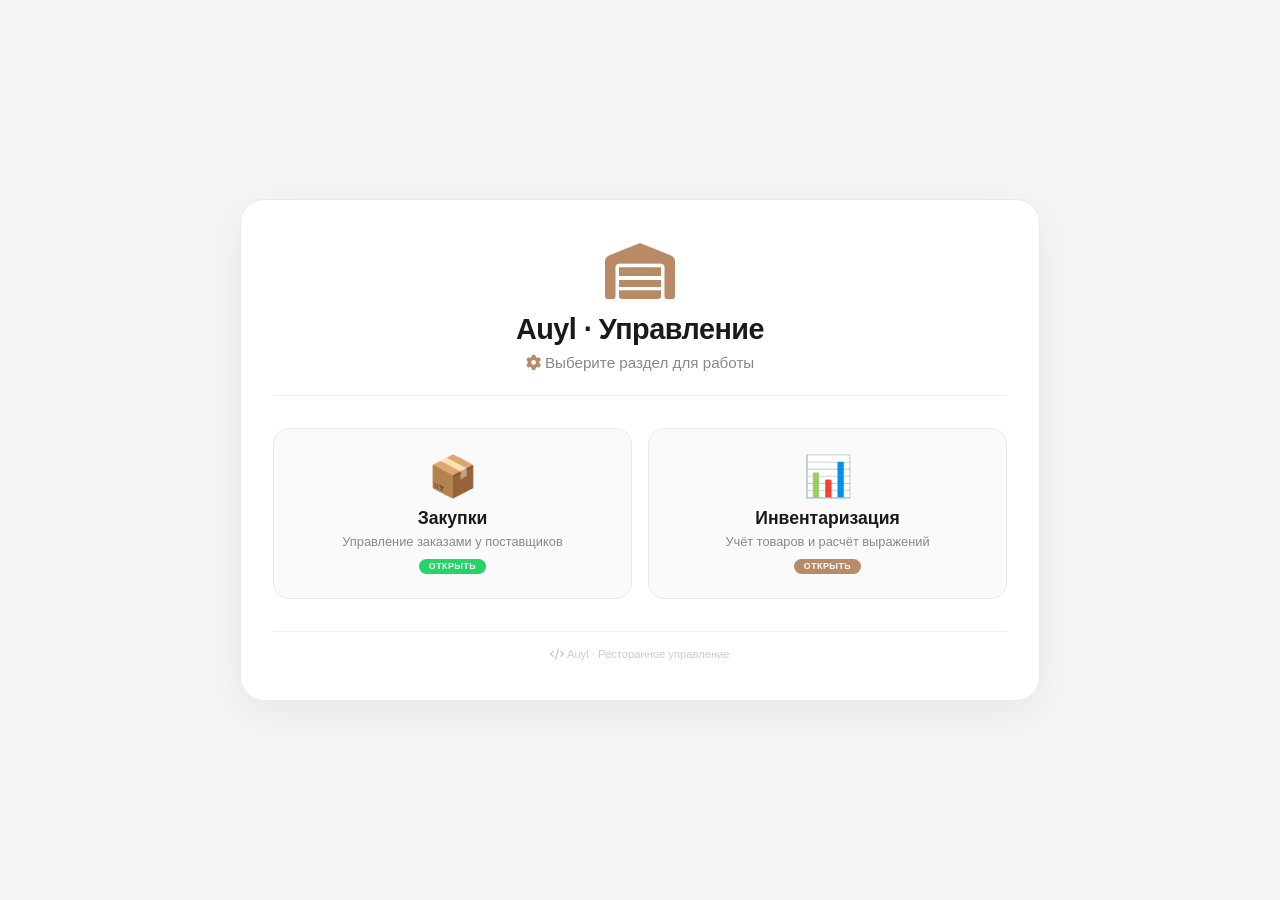
==== commit 73393e91: "Add initial index.html for landing page" ====
--- a/index.html
+++ b/index.html
@@ -2,494 +2,209 @@
 <html lang="ru">
 <head>
     <meta charset="UTF-8">
-    <meta name="viewport" content="width=device-width, initial-scale=1.0, user-scalable=yes">
-    <title>Auyl Purchasing Management</title>
+    <meta name="viewport" content="width=device-width, initial-scale=1.0, maximum-scale=1.5, user-scalable=yes">
+    <title>Auyl · Управление</title>
     
-    <!-- ============================================================ -->
-    <!--  Теперь стили подключаются из внешнего файла style.css          -->
-    <!--  Убедитесь, что файл style.css лежит в той же папке, что и     -->
-    <!--  этот index.html, или укажите правильный путь.                 -->
-    <!-- ============================================================ -->
-    <link rel="stylesheet" href="style.css">
+    <!-- Font Awesome -->
+    <link rel="stylesheet" href="https://cdnjs.cloudflare.com/ajax/libs/font-awesome/6.0.0-beta3/css/all.min.css">
     
-    <!-- Дополнительно: если нужны иконки Font Awesome, можно подключить -->
-    <!-- <link rel="stylesheet" href="https://cdnjs.cloudflare.com/ajax/libs/font-awesome/6.0.0-beta3/css/all.min.css"> -->
+    <style>
+        /* ============================================================
+           Landing page styles
+           ============================================================ */
+        * {
+            margin: 0;
+            padding: 0;
+            box-sizing: border-box;
+        }
+        
+        body {
+            background: #f5f5f5;
+            font-family: -apple-system, BlinkMacSystemFont, 'Segoe UI', Roboto, Helvetica, Arial, sans-serif;
+            min-height: 100vh;
+            display: flex;
+            align-items: center;
+            justify-content: center;
+            padding: 1.5rem;
+        }
+        
+        .landing-container {
+            max-width: 800px;
+            width: 100%;
+            background: white;
+            border-radius: 24px;
+            padding: 2.5rem 2rem;
+            border: 1px solid #eaeaea;
+            box-shadow: 0 12px 40px rgba(0,0,0,0.06);
+            text-align: center;
+        }
+        
+        .landing-logo {
+            font-size: 3.5rem;
+            color: #b88b66;
+            margin-bottom: 0.5rem;
+        }
+        
+        .landing-title {
+            font-size: 1.8rem;
+            font-weight: 600;
+            color: #1a1a1a;
+            letter-spacing: -0.5px;
+            margin-bottom: 0.5rem;
+        }
+        
+        .landing-subtitle {
+            color: #888;
+            font-size: 0.95rem;
+            margin-bottom: 2rem;
+            border-bottom: 1px solid #f0f0f0;
+            padding-bottom: 1.5rem;
+        }
+        
+        .app-grid {
+            display: grid;
+            grid-template-columns: 1fr 1fr;
+            gap: 1rem;
+        }
+        
+        .app-card {
+            background: #fafafa;
+            border-radius: 16px;
+            padding: 1.5rem 1rem;
+            border: 1px solid #eaeaea;
+            transition: all 0.2s ease;
+            text-decoration: none;
+            color: #1a1a1a;
+            display: block;
+        }
+        
+        .app-card:hover {
+            transform: translateY(-4px);
+            box-shadow: 0 8px 24px rgba(0,0,0,0.08);
+            border-color: #d0d0d0;
+            background: white;
+        }
+        
+        .app-card-icon {
+            font-size: 2.5rem;
+            margin-bottom: 0.5rem;
+            display: block;
+        }
+        
+        .app-card-title {
+            font-weight: 600;
+            font-size: 1.1rem;
+            margin-bottom: 0.25rem;
+        }
+        
+        .app-card-desc {
+            font-size: 0.8rem;
+            color: #888;
+            line-height: 1.4;
+        }
+        
+        .app-card-badge {
+            display: inline-block;
+            background: #1a1a1a;
+            color: white;
+            font-size: 0.55rem;
+            font-weight: 600;
+            padding: 0.15rem 0.6rem;
+            border-radius: 20px;
+            margin-top: 0.5rem;
+            text-transform: uppercase;
+            letter-spacing: 0.5px;
+        }
+        
+        .app-card-badge.green {
+            background: #25D366;
+        }
+        
+        .app-card-badge.orange {
+            background: #b88b66;
+        }
+        
+        /* ============================================================
+           Responsive
+           ============================================================ */
+        @media (max-width: 600px) {
+            .landing-container {
+                padding: 1.5rem 1rem;
+            }
+            
+            .app-grid {
+                grid-template-columns: 1fr;
+                gap: 0.75rem;
+            }
+            
+            .landing-title {
+                font-size: 1.4rem;
+            }
+            
+            .app-card {
+                padding: 1.2rem 0.8rem;
+            }
+            
+            .app-card-icon {
+                font-size: 2rem;
+            }
+        }
+        
+        @media (max-width: 400px) {
+            body {
+                padding: 0.75rem;
+            }
+            
+            .landing-container {
+                padding: 1.25rem 0.75rem;
+                border-radius: 16px;
+            }
+            
+            .landing-title {
+                font-size: 1.2rem;
+            }
+        }
+    </style>
 </head>
 <body>
-<div class="main-container">
-    <div class="brand">
-        <div class="logo-container">
-            <img src="logo.jpg" alt="Auyl Logo" class="logo-img" onerror="this.style.display='none'">
+    <div class="landing-container">
+        <!-- Logo -->
+        <div class="landing-logo">
+            <i class="fas fa-warehouse"></i>
         </div>
-        <h1>Auyl Purchasing Management</h1>
-    </div>
-
-    <div class="supplier-tabs" id="supplierTabs"></div>
-    <div id="catalogsContainer"></div>
-
-    <div class="order-panel">
-        <div class="panel-header">
-            <h2>Текущий заказ <span class="live-badge" id="itemCounterBadge">0 позиций</span></h2>
-            <div class="action-group">
-                <button class="btn btn-secondary" id="resetAllOrdersBtn">Сбросить всё</button>
-            </div>
+        
+        <h1 class="landing-title">Auyl · Управление</h1>
+        <p class="landing-subtitle">
+            <i class="fas fa-cog" style="color:#b88b66;"></i> 
+            Выберите раздел для работы
+        </p>
+        
+        <div class="app-grid">
+            <!-- Purchasing Management -->
+            <a href="purchasing.html" class="app-card">
+                <span class="app-card-icon">📦</span>
+                <div class="app-card-title">Закупки</div>
+                <div class="app-card-desc">
+                    Управление заказами у поставщиков
+                </div>
+                <span class="app-card-badge green">Открыть</span>
+            </a>
+            
+            <!-- Inventory / Stock -->
+            <a href="inventory.html" class="app-card">
+                <span class="app-card-icon">📊</span>
+                <div class="app-card-title">Инвентаризация</div>
+                <div class="app-card-desc">
+                    Учёт товаров и расчёт выражений
+                </div>
+                <span class="app-card-badge orange">Открыть</span>
+            </a>
         </div>
-        <div class="order-summary-preview" id="quickSummary">Нет выбранных товаров</div>
-
-        <div class="copy-section">
-            <div class="copy-block">
-                <div class="copy-header">
-                    <h3>Заказ для <span id="currentSupplierName">FOODOO</span> <span>(только этот поставщик)</span></h3>
-                    <div class="copy-actions">
-                        <button class="btn-copy btn-copy-sm" id="copyCurrentSupplierBtn">Копировать</button>
-                        <button class="btn btn-secondary" id="refreshCurrentBtn" style="background:#e5e5e5;">Обновить</button>
-                        <button class="btn btn-whatsapp" id="whatsappCurrentBtn" data-supplier="">📱 WhatsApp</button>
-                    </div>
-                </div>
-                <div class="copy-field" id="currentSupplierCopyField">// заказ для текущего поставщика</div>
-            </div>
-            <div class="copy-block">
-                <div class="copy-header">
-                    <h3>Общий заказ <span>(все поставщики)</span></h3>
-                    <div class="copy-actions">
-                        <button class="btn-copy" id="copyOverallBtn">Копировать</button>
-                        <button class="btn btn-secondary" id="refreshOverallBtn">Обновить</button>
-                    </div>
-                </div>
-                <div class="copy-field" id="overallCopyField">// общий заказ по всем поставщикам</div>
-            </div>
+        
+        <!-- Footer -->
+        <div style="margin-top: 2rem; padding-top: 1rem; border-top: 1px solid #f0f0f0; font-size: 0.7rem; color: #ccc;">
+            <i class="fas fa-code"></i> Auyl · Ресторанное управление
         </div>
     </div>
-    <footer>
-        <div class="developer-credit">
-            Yeldar Akimkhan · <a href="mailto:eldar@chef.net">eldar@chef.net</a>
-        </div>
-    </footer>
-</div>
-
-<script>
-    // ============================================================
-    // Auyl Purchasing Management — WhatsApp кнопки (ссылки будут добавлены)
-    // ============================================================
-
-    // СЮДА ВСТАВЬТЕ ССЫЛКИ НА WHATSAPP ГРУППЫ ДЛЯ КАЖДОГО ПОСТАВЩИКА
-    const whatsappLinks = {
-        foodoo: "https://chat.whatsapp.com/LjdiH2CFEcRDwIUKd4ymb0?mode=gi_t",      // ссылка для FOODOO
-        jandos: "",      // ссылка для Jandos
-        seragali: "",    // ссылка для Seragali
-        dossco: "https://chat.whatsapp.com/DIP2CIUyOoU9N26RrimDrB?mode=gi_t",      // ссылка для Doss CO
-        foodhouse: "",   // ссылка для FOOD HOUSE
-        kazbeef: "https://chat.whatsapp.com/C4DBBWmMXDdCfw4RNyw7KM?mode=gi_t",     // ссылка для KazBeef
-        sweetpremium: "https://chat.whatsapp.com/Hsr5DYoqrLH4FzpkwG6Kk5?mode=gi_t", // ссылка для Sweet Premium
-        metro: "",       // ссылка для Metro
-        ayakaz: "",      // ссылка для Аяказ
-        grillpro: "",    // ссылка для Гриль ПРО
-        preorder: "",    // ссылка для Предзаказ
-        hozyain: ""      // ссылка для Хозяйственные товары
-    };
-
-    function getTomorrowDate() {
-        const tomorrow = new Date();
-        tomorrow.setDate(tomorrow.getDate() + 1);
-        const day = String(tomorrow.getDate()).padStart(2, '0');
-        const month = String(tomorrow.getMonth() + 1).padStart(2, '0');
-        const year = tomorrow.getFullYear();
-        return `${day}.${month}.${year}`;
-    }
-
-    const supplierCatalogs = {
-        foodoo: { 
-            name: "FOODOO", 
-            categories: [
-                { name: "Овощи", icon: "🍅", items: ["Шампиньоны","Вешенки","Чеснок","Чеснок чищенный","Помидоры розовые сладкие","Томаты красные","Черри красные","Черри желтые","Огурцы","Баклажан","Перец сладкий красный","Перец полугорький"].map(i=>({name:i,unit:"кг"})) },
-                { name: "Зелень", icon: "🌿", items: ["Фасоль стручковая","Базилик","Петрушка","Кинза","Укроп","Мята","Лук зеленый","Джусай","Чесночные стрелки","Стебель сельдерея"].map(i=>({name:i,unit:"кг"})) },
-                { name: "Специи", icon: "🌶", items: ["Перец чили","Имбирь корень","Тмин","Розмарин","Лапиза перец сушеный","Шиитаки сушеные","Водоросли комбу","Перец душистый","Перец черный горошек","Перец хлопья чили","Семена горчицы сухие","Сычуанский перец","Кориандр зерна","Зира дорогая","Зира дешевая"].map(i=>({name:i,unit:"кг"})) },
-                { name: "Корнеплоды", icon: "🥕", items: ["Капуста б/к","Лук репчатый","Картофель крупный","Картофель бэби","Батат крупный","Морковь красная","Морковь желтая","Свекла","Редька","Тыква"].map(i=>({name:i,unit:"кг"})) },
-                { name: "Фрукты", icon: "🍓", items: ["Лимон","Лайм","Апельсин","Яблоки","Груша дипломат","Хурма сушеная","Инжир сушеный","Гранат"].map(i=>({name:i,unit:"кг"})) },
-                { name: "Мясо и рыба", icon: "🐄", items: ["Перепелка по 250-300г","Судак филе свежий крупный","Конина вяленая","Голова ягненка"].map(i=>({name:i,unit:i.includes("Голова")?"шт":"кг"})) },
-                { name: "Молочка", icon: "🫙", items: ["Саумал","Қаймақ домашний","Масло домашнее қарын май","Сулугуни копченый","Маскарпоне бонфесто по 500г","Қатық густой свежий","Брынза домашняя","Балқаймақ ириска","Құрт копченый"].map(i=>({name:i,unit:"кг"})) },
-                { name: "Крупы", icon: "🍘", items: ["Пшеница","Тары обжаренный","Нут мелкий","Рис лазер Хорезм 25 кг"].map(i=>({name:i,unit:"кг"})) },
-                { name: "Орехи и сухофрукты", icon: "🥮", items: ["Финики дешевые","Изюм коричневый","Изюм темный кишмиш","Курага темная отборная","Курага оранжевая","Арахис","Миндаль очищенный","Пекан очищенный","Тыквенные семечки","Грецкий орех","Семена льна","Семена подсолнуха"].map(i=>({name:i,unit:"кг"})) },
-                { name: "Стафф", icon: "👯‍♂️", items: ["Хлеб","Кетчуп","Майонез","Газ баллоны","Газовые горелки","Газовые горелки с зажигалкой","Кулинарная нить"].map(i=>({name:i,unit:i.includes("Газ")?"шт":i.includes("нить")?"шт":"кг"})) },
-                { name: "Бакалея", icon: "📦", items: ["Масло подсолнечное","Масло зигирь","Масло хлопковое","Топленое масло ана бала","Кикоман соевый соус","Помидоры пилати 2,5 кг","Кочуджан паста","Горчица баварская","Грузди маринованные","Грибы опята в банке","Малдон соль","Сахарная пудра","Соль нитритная","Мука цельнозерновая","Мука Манитоба"].map(i=>({name:i,unit:i.includes("пилати")?"жестяная банка":i.includes("Горчица")?"банки":i.includes("опята")?"банка":i.includes("Малдон")?"шт":"кг"})) },
-                { name: "Кондитерка", icon: "🎂", items: ["Глюкоза сироп","Мед горное натуральное","Мед густой цветочный","Агар-агар","С/м шпинат","Моно и диглицириды","Тримолин","Краситель зеленый 721","Краситель жел 712","Краситель красный"].map(i=>({name:i,unit:"кг"})) },
-                { name: "Прочее", icon: "🔫", items: ["Газовый баллон синий","Газовый пистолет","Газовая горелка с зажигалкой"].map(i=>({name:i,unit:"шт"})) },
-            ] 
-        },
-        jandos: { 
-            name: "Jandos", 
-            categories: [
-                { name: "Говядина", icon: "🥩", items: ["Мозговые кости","Вырезка говядина","Говядина кости Демик","Әсіп"].map(i=>({name:i,unit:"кг"})) },
-                { name: "Конина", icon: "🐎", items: ["Конина суп набор","Казы классический","Жая конская"].map(i=>({name:i,unit:"кг"})) },
-                { name: "Баранина", icon: "🐑", items: ["Шея ягненка","Баранина тушка","Голова ягненка"].map(i=>({name:i,unit:i.includes("Голова")?"шт":"кг"})) }
-            ] 
-        },
-        seragali: { 
-            name: "Seragali", 
-            categories: [
-                { name: "Баранина", icon: "🐑", items: ["Мякоть баранины","Баранина коробка обваленная","Суп набор баран","Шея ягненка","Голень ягненка 600-700гр","Голова ягненка"].map(i=>({name:i,unit:i.includes("Голень")?"шт":i.includes("Голова")?"шт":"кг"})) },
-                { name: "Конина", icon: "🐎", items: ["Щеки коня","Жая конская","Суп набор конина","Жир конский","Конина кишки","Конина коробка обваленная","Ребра конины на кости","Казы классический"].map(i=>({name:i,unit:"кг"})) },
-                { name: "Говядина", icon: "🥩", items: ["Говядина кости демик","Вырезка говядина","Мозговые кости пиленные"].map(i=>({name:i,unit:"кг"})) }
-            ] 
-        },
-        dossco: { 
-            name: "Doss CO", 
-            categories: [
-                { name: "Мясо", icon: "🥩", items: ["Мозговые кости","Голень ягненка","Коробка ягненка","Коробка конины","Голова ягненка"].map(i=>({name:i,unit:i.includes("Голова")?"шт":"кг"})) }
-            ] 
-        },
-        foodhouse: { 
-            name: "FOOD HOUSE", 
-            categories: [
-                { name: "Шоколад", icon: "🍫", items: ["Белый шоколад Callebaut №W2","Молочный шоколад Callebaut №823","Темный шоколад Callebaut №811","Какао масло Callebaut","Вафельная крошка Callebaut"].map(i=>({name:i,unit:"кг"})) },
-                { name: "Соусы и ингредиенты", icon: "🥫", items: ["Шрирача","Желатин листовой","Сахар тростниковый","Моцарелла для пиццы 2.2","Уксус рисовый 20л","Соевый соус 20л","Миндальная мука","Ваниль стручки","Грибы белые С/М","Кунжут белый","Кунжут черный"].map(i=>({name:i,unit:i.includes("Шрирача")?"л":i.includes("20л")?"л":"кг"})) }
-            ] 
-        },
-        kazbeef: { 
-            name: "KazBeef", 
-            categories: [
-                { name: "Говядина", icon: "🥩", items: ["Стейк мясника","Мозговые кости","Голова ягненка"].map(i=>({name:i,unit:i.includes("Голова")?"шт":"кг"})) }
-            ] 
-        },
-        sweetpremium: { 
-            name: "Sweet Premium", 
-            categories: [
-                { name: "Молочные продукты", icon: "🧈", items: ["Сливочное масло 82%"].map(i=>({name:i,unit:"кг"})) }
-            ] 
-        },
-        metro: { 
-            name: "Metro", 
-            categories: [
-                { name: "Минус (заморозка)", icon: "❄️", items: ["Шея говяжья kazbeef","Ребра говяжьи kazbeef","Спиной отруб kazbeef","Цыпленок Алель тушка","Шпинат C/M","Черная смородина С/М","Черника С/М"].map(i=>({name:i,unit:"кг"})) },
-                { name: "Сухой склад", icon: "📦", items: ["Мука ДаниНан 10 кг","Масло оливковое","Масло растительное","Соль морская мелкая","Аралтұз","Сахар песок 25кг","Сахарная Пудра","Сода пищевая","Крахмал кукурузный","Крахмал картофельный","Томат цинказ","Гранатовый сок","Кукуруза конс. Bonduelle","Уксус яблочный","Уксус 70%","Красный винный уксус","Дрожжи pakmaya","Халва"].map(i=>({name:i,unit:i.includes("сок")?"л":"кг"})) },
-                { name: "Staff (кухня)", icon: "👨‍🍳", items: ["Рис баракат","Лапша яичная Мия","Макароны витки","Гречка"].map(i=>({name:i,unit:"кг"})) },
-                { name: "Плюс (молочка/фрукты)", icon: "➕", items: ["Яйцо","Йогурт греческий","Фета белая","Сметана 20%","Сметана 25%","Сливки 33%","Молоко Laсtel","Креметта","Яблоки грин смит","Апельсин","Сливки масло President","Кефир"].map(i=>({name:i,unit:i==="Яйцо"?"шт":"кг"})) }
-            ] 
-        },
-        ayakaz: { 
-            name: "Аяказ", 
-            categories: [
-                { name: "Зелень", icon: "🌿", items: ["Мини шпинат","Салат Ромейн","Батат"].map(i=>({name:i,unit:"кг"})) }
-            ] 
-        },
-        grillpro: { 
-            name: "Гриль ПРО", 
-            categories: [
-                { name: "Угли", icon: "🔥", items: ["Угли камадо (1 коробка)"].map(i=>({name:i,unit:"коробка"})) }
-            ] 
-        },
-        preorder: { 
-            name: "Предзаказ", 
-            categories: [
-                { name: "Мясо и рыба", icon: "🐔", items: ["Цыпленок 1,1-1,2кг","Форель радужная 300-350гр"].map(i=>({name:i,unit:i.includes("Цыпленок")?"кг":"шт"})) }
-            ] 
-        },
-        hozyain: { 
-            name: "Хозяйственные товары", 
-            categories: [
-                { name: "Расходные материалы", icon: "🧹", items: ["Шапки одноразовые","Стрейч","Бумага для выпечки","Алюминиевая фольга","Банки 0,5","Банки 1 л","Контейнеры 0,250","Кондитерские мешки","Антисептик 5л","Микрофибра","Вакуумный пакет 250х350","Вакуумный пакет 100х250","Вакуумный пакет 160х250","Вакуумный пакет 300х400","Боксы 0,5л","Боксы 1л","Боксы 0,250мл","Стикер ценник","Вафельное полотно"].map(i=>({name:i,unit:i.includes("Антисептик")?"л":"шт"})) }
-            ] 
-        }
-    };
-
-    let orderMap = new Map();
-    function getKey(supId, catIdx, itemIdx) { return `${supId}|${catIdx}|${itemIdx}`; }
-
-    for (let [supId, sup] of Object.entries(supplierCatalogs)) {
-        sup.categories.forEach((cat, ci) => cat.items.forEach((_, ii) => orderMap.set(getKey(supId, ci, ii), 0)));
-    }
-
-    let currentSupplier = "foodoo";
-    const container = document.getElementById("catalogsContainer");
-    const tabsContainer = document.getElementById("supplierTabs");
-
-    function escapeHtml(str) {
-        if (!str) return "";
-        return str.replace(/[&<>]/g, m => ({'&':'&amp;','<':'&lt;','>':'&gt;'})[m]);
-    }
-
-    function renderTabs() {
-        tabsContainer.innerHTML = "";
-        for (let [id, sup] of Object.entries(supplierCatalogs)) {
-            const btn = document.createElement("button");
-            btn.className = `tab-btn ${currentSupplier === id ? "active" : ""}`;
-            btn.textContent = sup.name;
-            btn.dataset.supplier = id;
-            btn.onclick = () => {
-                currentSupplier = id;
-                document.querySelectorAll(".tab-btn").forEach(b => b.classList.remove("active"));
-                btn.classList.add("active");
-                document.getElementById("currentSupplierName").textContent = sup.name;
-                const whatsappBtn = document.getElementById("whatsappCurrentBtn");
-                whatsappBtn.dataset.supplier = id;
-                renderCurrentSupplier();
-            };
-            tabsContainer.appendChild(btn);
-        }
-    }
-
-    function generateSupplierOrderText(supplierId) {
-        const sup = supplierCatalogs[supplierId];
-        if (!sup) return "Поставщик не найден";
-        
-        const tomorrowDate = getTomorrowDate();
-        let lines = [`${sup.name}`, `${tomorrowDate}`, `───────────────────────────────────`];
-        let hasAny = false, totalItems = 0;
-        
-        sup.categories.forEach((cat, ci) => {
-            cat.items.forEach((item, ii) => {
-                const key = getKey(supplierId, ci, ii);
-                const qty = orderMap.get(key) || 0;
-                if (qty > 0) {
-                    hasAny = true;
-                    totalItems++;
-                    lines.push(`   • ${item.name} — ${qty} ${item.unit}`);
-                }
-            });
-        });
-        
-        if (!hasAny) return `Нет заказанных позиций для ${sup.name}`;
-        
-        lines.push(`───────────────────────────────────`);
-        lines.push(`✅ Позиций: ${totalItems}`);
-        return lines.join("\n");
-    }
-
-    function generateOverallOrderText() {
-        const tomorrowDate = getTomorrowDate();
-        let lines = [`ОБЩИЙ ЗАКАЗ`, `${tomorrowDate}`, `───────────────────────────────────`];
-        let hasAny = false, totalPositions = 0;
-        
-        for (let [supId, sup] of Object.entries(supplierCatalogs)) {
-            let supLines = [];
-            sup.categories.forEach((cat, ci) => {
-                cat.items.forEach((item, ii) => {
-                    const qty = orderMap.get(getKey(supId, ci, ii)) || 0;
-                    if (qty > 0) {
-                        hasAny = true;
-                        totalPositions++;
-                        supLines.push(`   • ${item.name} — ${qty} ${item.unit}`);
-                    }
-                });
-            });
-            if (supLines.length > 0) {
-                lines.push(`\n📦 ${sup.name}`);
-                lines.push(...supLines);
-            }
-        }
-        
-        if (!hasAny) return "Нет заказанных позиций";
-        
-        lines.push(`\n───────────────────────────────────`);
-        lines.push(`✅ Всего позиций: ${totalPositions}`);
-        return lines.join("\n");
-    }
-
-    function renderCurrentSupplier() {
-        const sup = supplierCatalogs[currentSupplier];
-        if (!sup) return;
-        container.innerHTML = "";
-        sup.categories.forEach((cat, catIdx) => {
-            const section = document.createElement("div");
-            section.className = "category-section";
-            section.innerHTML = `<div class="category-header"><span>${cat.icon}</span> ${cat.name}</div><div class="items-grid"></div>`;
-            const grid = section.querySelector(".items-grid");
-            cat.items.forEach((item, itemIdx) => {
-                const key = getKey(currentSupplier, catIdx, itemIdx);
-                const qty = orderMap.get(key) || 0;
-                const row = document.createElement("div");
-                row.className = "item-row";
-                
-                const nameDiv = document.createElement("div");
-                nameDiv.className = "item-name";
-                nameDiv.innerHTML = `${escapeHtml(item.name)} <span class="item-unit">${escapeHtml(item.unit)}</span>`;
-                
-                const controlDiv = document.createElement("div");
-                controlDiv.className = "item-control";
-                
-                const minusBtn = document.createElement("button");
-                minusBtn.textContent = "−";
-                minusBtn.className = "control-btn";
-                minusBtn.type = "button";
-                
-                const input = document.createElement("input");
-                input.type = "number";
-                input.step = "0.1";
-                input.value = qty;
-                input.min = "0";
-                input.className = "qty-input";
-                
-                const plusBtn = document.createElement("button");
-                plusBtn.textContent = "+";
-                plusBtn.className = "control-btn";
-                plusBtn.type = "button";
-                
-                function setValue(val) {
-                    let num = parseFloat(val);
-                    if (isNaN(num) || num < 0) num = 0;
-                    num = Math.round(num * 100) / 100;
-                    input.value = num;
-                    orderMap.set(key, num);
-                    updateAllFields();
-                }
-                
-                minusBtn.onclick = () => {
-                    let current = parseFloat(input.value);
-                    if (isNaN(current)) current = 0;
-                    setValue(current - 1);
-                };
-                
-                plusBtn.onclick = () => {
-                    let current = parseFloat(input.value);
-                    if (isNaN(current)) current = 0;
-                    setValue(current + 1);
-                };
-                
-                input.oninput = (e) => {
-                    let val = parseFloat(e.target.value);
-                    if (isNaN(val)) val = 0;
-                    if (val < 0) val = 0;
-                    val = Math.round(val * 100) / 100;
-                    orderMap.set(key, val);
-                    updateAllFields();
-                    if (input.value != val) input.value = val;
-                };
-                
-                controlDiv.appendChild(minusBtn);
-                controlDiv.appendChild(input);
-                controlDiv.appendChild(plusBtn);
-                
-                row.appendChild(nameDiv);
-                row.appendChild(controlDiv);
-                grid.appendChild(row);
-            });
-            container.appendChild(section);
-        });
-        updateAllFields();
-    }
-
-    function updateCurrentSupplierCopy() {
-        const text = generateSupplierOrderText(currentSupplier);
-        document.getElementById("currentSupplierCopyField").innerText = text;
-    }
-
-    function updateOverallCopy() {
-        const text = generateOverallOrderText();
-        document.getElementById("overallCopyField").innerText = text;
-    }
-
-    function updateQuickSummary() {
-        let totalItems = 0;
-        let html = ``;
-        let hasOrders = false;
-        
-        for (let [supId, sup] of Object.entries(supplierCatalogs)) {
-            let itemsList = [];
-            sup.categories.forEach((cat, ci) => {
-                cat.items.forEach((item, ii) => {
-                    const qty = orderMap.get(getKey(supId, ci, ii)) || 0;
-                    if (qty > 0) {
-                        totalItems++;
-                        hasOrders = true;
-                        itemsList.push(`${escapeHtml(item.name)} ${qty}${item.unit}`);
-                    }
-                });
-            });
-            if (itemsList.length) {
-                html += `<div><b>${escapeHtml(sup.name)}</b>: ${itemsList.join(", ")}</div>`;
-            }
-        }
-        
-        document.getElementById("quickSummary").innerHTML = hasOrders ? html : "Нет выбранных товаров";
-        document.getElementById("itemCounterBadge").innerText = `${totalItems} позиций`;
-    }
-
-    function updateAllFields() {
-        updateQuickSummary();
-        updateCurrentSupplierCopy();
-        updateOverallCopy();
-    }
-
-    function resetAllOrders() {
-        for (let key of orderMap.keys()) orderMap.set(key, 0);
-        renderCurrentSupplier();
-        updateAllFields();
-        showToast("Весь заказ очищен");
-    }
-
-    async function copyToClipboard(text, successMsg) {
-        if (!text || text.includes("Нет заказанных")) {
-            showToast("Нет товаров для копирования");
-            return;
-        }
-        try {
-            await navigator.clipboard.writeText(text);
-            showToast(successMsg);
-        } catch(err) {
-            const ta = document.createElement("textarea");
-            ta.value = text;
-            document.body.appendChild(ta);
-            ta.select();
-            document.execCommand("copy");
-            document.body.removeChild(ta);
-            showToast(successMsg);
-        }
-    }
-
-    function copyCurrentSupplier() {
-        const text = document.getElementById("currentSupplierCopyField").innerText;
-        copyToClipboard(text, "Заказ поставщика скопирован");
-    }
-
-    function copyOverall() {
-        const text = document.getElementById("overallCopyField").innerText;
-        copyToClipboard(text, "Общий заказ скопирован");
-    }
-
-    function refreshCurrent() {
-        updateCurrentSupplierCopy();
-        showToast("Поле текущего поставщика обновлено");
-    }
-
-    function refreshOverall() {
-        updateOverallCopy();
-        showToast("Общее поле обновлено");
-    }
-
-    function openWhatsApp() {
-        const supplierId = currentSupplier;
-        const link = whatsappLinks[supplierId];
-        if (link && link.trim() !== "") {
-            window.open(link, "_blank");
-        } else {
-            showToast("Ссылка WhatsApp для этого поставщика еще не добавлена");
-        }
-    }
-
-    let toastTimeout = null;
-    function showToast(msg) {
-        const existing = document.querySelector(".toast-msg");
-        if (existing) existing.remove();
-        const toast = document.createElement("div");
-        toast.className = "toast-msg";
-        toast.innerText = msg;
-        document.body.appendChild(toast);
-        if (toastTimeout) clearTimeout(toastTimeout);
-        toastTimeout = setTimeout(() => toast.remove(), 2000);
-    }
-
-    document.getElementById("resetAllOrdersBtn").onclick = resetAllOrders;
-    document.getElementById("copyCurrentSupplierBtn").onclick = copyCurrentSupplier;
-    document.getElementById("copyOverallBtn").onclick = copyOverall;
-    document.getElementById("refreshCurrentBtn").onclick = refreshCurrent;
-    document.getElementById("refreshOverallBtn").onclick = refreshOverall;
-    document.getElementById("whatsappCurrentBtn").onclick = openWhatsApp;
-    
-    document.getElementById("currentSupplierName").textContent = supplierCatalogs[currentSupplier].name;
-    const whatsappBtn = document.getElementById("whatsappCurrentBtn");
-    whatsappBtn.dataset.supplier = currentSupplier;
-    renderTabs();
-    renderCurrentSupplier();
-</script>
 </body>
 </html>
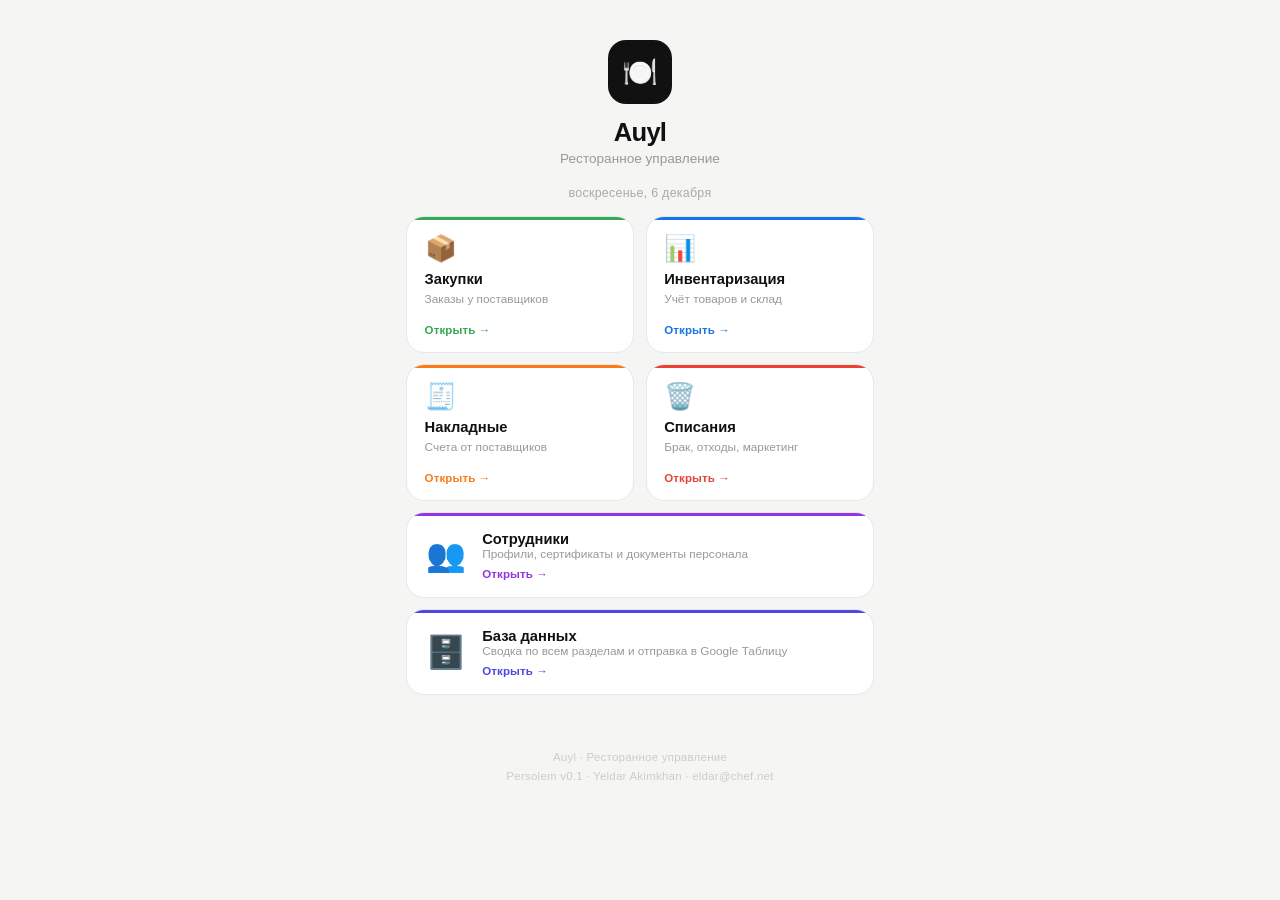
==== commit 50f9b87a: "Add files via upload" ====
--- a/index.html
+++ b/index.html
@@ -1,210 +1,196 @@
 <!DOCTYPE html>
 <html lang="ru">
 <head>
-    <meta charset="UTF-8">
-    <meta name="viewport" content="width=device-width, initial-scale=1.0, maximum-scale=1.5, user-scalable=yes">
-    <title>Auyl · Управление</title>
-    
-    <!-- Font Awesome -->
-    <link rel="stylesheet" href="https://cdnjs.cloudflare.com/ajax/libs/font-awesome/6.0.0-beta3/css/all.min.css">
-    
-    <style>
-        /* ============================================================
-           Landing page styles
-           ============================================================ */
-        * {
-            margin: 0;
-            padding: 0;
-            box-sizing: border-box;
-        }
-        
-        body {
-            background: #f5f5f5;
-            font-family: -apple-system, BlinkMacSystemFont, 'Segoe UI', Roboto, Helvetica, Arial, sans-serif;
-            min-height: 100vh;
-            display: flex;
-            align-items: center;
-            justify-content: center;
-            padding: 1.5rem;
-        }
-        
-        .landing-container {
-            max-width: 800px;
-            width: 100%;
-            background: white;
-            border-radius: 24px;
-            padding: 2.5rem 2rem;
-            border: 1px solid #eaeaea;
-            box-shadow: 0 12px 40px rgba(0,0,0,0.06);
-            text-align: center;
-        }
-        
-        .landing-logo {
-            font-size: 3.5rem;
-            color: #b88b66;
-            margin-bottom: 0.5rem;
-        }
-        
-        .landing-title {
-            font-size: 1.8rem;
-            font-weight: 600;
-            color: #1a1a1a;
-            letter-spacing: -0.5px;
-            margin-bottom: 0.5rem;
-        }
-        
-        .landing-subtitle {
-            color: #888;
-            font-size: 0.95rem;
-            margin-bottom: 2rem;
-            border-bottom: 1px solid #f0f0f0;
-            padding-bottom: 1.5rem;
-        }
-        
-        .app-grid {
-            display: grid;
-            grid-template-columns: 1fr 1fr;
-            gap: 1rem;
-        }
-        
-        .app-card {
-            background: #fafafa;
-            border-radius: 16px;
-            padding: 1.5rem 1rem;
-            border: 1px solid #eaeaea;
-            transition: all 0.2s ease;
-            text-decoration: none;
-            color: #1a1a1a;
-            display: block;
-        }
-        
-        .app-card:hover {
-            transform: translateY(-4px);
-            box-shadow: 0 8px 24px rgba(0,0,0,0.08);
-            border-color: #d0d0d0;
-            background: white;
-        }
-        
-        .app-card-icon {
-            font-size: 2.5rem;
-            margin-bottom: 0.5rem;
-            display: block;
-        }
-        
-        .app-card-title {
-            font-weight: 600;
-            font-size: 1.1rem;
-            margin-bottom: 0.25rem;
-        }
-        
-        .app-card-desc {
-            font-size: 0.8rem;
-            color: #888;
-            line-height: 1.4;
-        }
-        
-        .app-card-badge {
-            display: inline-block;
-            background: #1a1a1a;
-            color: white;
-            font-size: 0.55rem;
-            font-weight: 600;
-            padding: 0.15rem 0.6rem;
-            border-radius: 20px;
-            margin-top: 0.5rem;
-            text-transform: uppercase;
-            letter-spacing: 0.5px;
-        }
-        
-        .app-card-badge.green {
-            background: #25D366;
-        }
-        
-        .app-card-badge.orange {
-            background: #b88b66;
-        }
-        
-        /* ============================================================
-           Responsive
-           ============================================================ */
-        @media (max-width: 600px) {
-            .landing-container {
-                padding: 1.5rem 1rem;
-            }
-            
-            .app-grid {
-                grid-template-columns: 1fr;
-                gap: 0.75rem;
-            }
-            
-            .landing-title {
-                font-size: 1.4rem;
-            }
-            
-            .app-card {
-                padding: 1.2rem 0.8rem;
-            }
-            
-            .app-card-icon {
-                font-size: 2rem;
-            }
-        }
-        
-        @media (max-width: 400px) {
-            body {
-                padding: 0.75rem;
-            }
-            
-            .landing-container {
-                padding: 1.25rem 0.75rem;
-                border-radius: 16px;
-            }
-            
-            .landing-title {
-                font-size: 1.2rem;
-            }
-        }
-    </style>
+  <meta charset="UTF-8">
+  <meta name="viewport" content="width=device-width, initial-scale=1.0, maximum-scale=1.5, user-scalable=yes">
+  <title>Auyl · Управление</title>
+  <style>
+    *, *::before, *::after { box-sizing: border-box; margin: 0; padding: 0; }
+
+    body {
+      font-family: -apple-system, BlinkMacSystemFont, 'Segoe UI', Helvetica, sans-serif;
+      background: #f5f5f3;
+      color: #111;
+      min-height: 100vh;
+    }
+
+    /* ── Header ── */
+    header {
+      padding: 2.5rem 1.5rem 1.25rem;
+      text-align: center;
+    }
+    .logo-wrap {
+      width: 64px; height: 64px;
+      background: #111;
+      border-radius: 18px;
+      display: flex; align-items: center; justify-content: center;
+      margin: 0 auto 0.9rem;
+      font-size: 1.8rem;
+    }
+    h1 {
+      font-size: 1.6rem;
+      font-weight: 700;
+      letter-spacing: -0.03em;
+    }
+    .subtitle {
+      color: #999;
+      font-size: 0.85rem;
+      margin-top: 0.2rem;
+    }
+
+    /* ── Date badge ── */
+    .date-bar {
+      text-align: center;
+      font-size: 0.78rem;
+      color: #aaa;
+      margin-bottom: 0.5rem;
+      letter-spacing: 0.02em;
+    }
+
+    /* ── Grid ── */
+    .grid {
+      display: grid;
+      grid-template-columns: 1fr 1fr;
+      gap: 0.7rem;
+      padding: 0.5rem 1rem 2.5rem;
+      max-width: 500px;
+      margin: 0 auto;
+    }
+
+    /* ── Cards ── */
+    .card {
+      background: #fff;
+      border-radius: 18px;
+      padding: 1.2rem 1.1rem 1rem;
+      text-decoration: none;
+      color: inherit;
+      border: 1px solid #e8e8e6;
+      display: flex;
+      flex-direction: column;
+      gap: 0.3rem;
+      transition: transform 0.12s ease, box-shadow 0.12s ease;
+      cursor: pointer;
+      position: relative;
+      overflow: hidden;
+    }
+    .card:active { transform: scale(0.96); box-shadow: none; }
+
+    /* top accent line */
+    .card::before {
+      content: '';
+      position: absolute;
+      top: 0; left: 0; right: 0;
+      height: 3px;
+      border-radius: 18px 18px 0 0;
+    }
+    .c-green::before  { background: #34a853; }
+    .c-blue::before   { background: #1a73e8; }
+    .c-orange::before { background: #fa7b17; }
+    .c-red::before    { background: #ea4335; }
+    .c-purple::before { background: #9334e6; }
+    .c-indigo::before { background: #4f46e5; }
+
+    .card .icon { font-size: 1.6rem; line-height: 1; margin-bottom: 0.3rem; }
+    .card .name { font-weight: 650; font-size: 0.92rem; }
+    .card .desc { font-size: 0.74rem; color: #999; line-height: 1.35; }
+    .card .open {
+      margin-top: 0.7rem;
+      font-size: 0.72rem;
+      font-weight: 600;
+      letter-spacing: 0.01em;
+      color: #bbb;
+    }
+    .c-green  .open { color: #34a853; }
+    .c-blue   .open { color: #1a73e8; }
+    .c-orange .open { color: #fa7b17; }
+    .c-red    .open { color: #ea4335; }
+    .c-purple .open { color: #9334e6; }
+    .c-indigo .open { color: #4f46e5; }
+
+    /* wide card */
+    .card.wide { grid-column: 1 / -1; flex-direction: row; align-items: center; gap: 1rem; padding: 1.1rem 1.2rem; }
+    .card.wide .text { flex: 1; }
+    .card.wide .icon { font-size: 2rem; margin-bottom: 0; }
+    .card.wide .open { margin-top: 0.3rem; }
+
+    /* ── Footer ── */
+    footer {
+      text-align: center;
+      padding: 1rem;
+      color: #ccc;
+      font-size: 0.72rem;
+      letter-spacing: 0.02em;
+    }
+  </style>
 </head>
 <body>
-    <div class="landing-container">
-        <!-- Logo -->
-        <div class="landing-logo">
-            <i class="fas fa-warehouse"></i>
-        </div>
-        
-        <h1 class="landing-title">Auyl · Управление</h1>
-        <p class="landing-subtitle">
-            <i class="fas fa-cog" style="color:#b88b66;"></i> 
-            Выберите раздел для работы
-        </p>
-        
-        <div class="app-grid">
-            <!-- Purchasing Management -->
-            <a href="purchasing.html" class="app-card">
-                <span class="app-card-icon">📦</span>
-                <div class="app-card-title">Закупки</div>
-                <div class="app-card-desc">
-                    Управление заказами у поставщиков
-                </div>
-                <span class="app-card-badge green">Открыть</span>
-            </a>
-            
-            <!-- Inventory / Stock -->
-            <a href="inventory.html" class="app-card">
-                <span class="app-card-icon">📊</span>
-                <div class="app-card-title">Инвентаризация</div>
-                <div class="app-card-desc">
-                    Учёт товаров и расчёт выражений
-                </div>
-                <span class="app-card-badge orange">Открыть</span>
-            </a>
-        </div>
-        
-        <!-- Footer -->
-        <div style="margin-top: 2rem; padding-top: 1rem; border-top: 1px solid #f0f0f0; font-size: 0.7rem; color: #ccc;">
-            <i class="fas fa-code"></i> Auyl · Ресторанное управление
-        </div>
+
+<header>
+  <div class="logo-wrap">🍽️</div>
+  <h1>Auyl</h1>
+  <p class="subtitle">Ресторанное управление</p>
+</header>
+
+<div class="date-bar" id="datebar"></div>
+
+<div class="grid">
+
+  <a href="purchasing.html" class="card c-green">
+    <div class="icon">📦</div>
+    <div class="name">Закупки</div>
+    <div class="desc">Заказы у поставщиков</div>
+    <div class="open">Открыть →</div>
+  </a>
+
+  <a href="inventory.html" class="card c-blue">
+    <div class="icon">📊</div>
+    <div class="name">Инвентаризация</div>
+    <div class="desc">Учёт товаров и склад</div>
+    <div class="open">Открыть →</div>
+  </a>
+
+  <a href="invoices.html" class="card c-orange">
+    <div class="icon">🧾</div>
+    <div class="name">Накладные</div>
+    <div class="desc">Счета от поставщиков</div>
+    <div class="open">Открыть →</div>
+  </a>
+
+  <a href="writeoffs.html" class="card c-red">
+    <div class="icon">🗑️</div>
+    <div class="name">Списания</div>
+    <div class="desc">Брак, отходы, маркетинг</div>
+    <div class="open">Открыть →</div>
+  </a>
+
+  <a href="staff.html" class="card c-purple wide">
+    <div class="icon">👥</div>
+    <div class="text">
+      <div class="name">Сотрудники</div>
+      <div class="desc">Профили, сертификаты и документы персонала</div>
+      <div class="open">Открыть →</div>
     </div>
+  </a>
+
+  <a href="database.html" class="card c-indigo wide">
+    <div class="icon">🗄️</div>
+    <div class="text">
+      <div class="name">База данных</div>
+      <div class="desc">Сводка по всем разделам и отправка в Google Таблицу</div>
+      <div class="open">Открыть →</div>
+    </div>
+  </a>
+
+</div>
+
+<footer>Auyl · Ресторанное управление<br><span style="display:inline-block;margin-top:.4rem;color:#ccc">Persolem v0.1 · Yeldar Akimkhan · eldar@chef.net</span></footer>
+
+<script>
+  const d = new Date();
+  const opts = { weekday:'long', day:'numeric', month:'long' };
+  document.getElementById('datebar').textContent =
+    d.toLocaleDateString('ru-RU', opts);
+</script>
+
 </body>
 </html>
